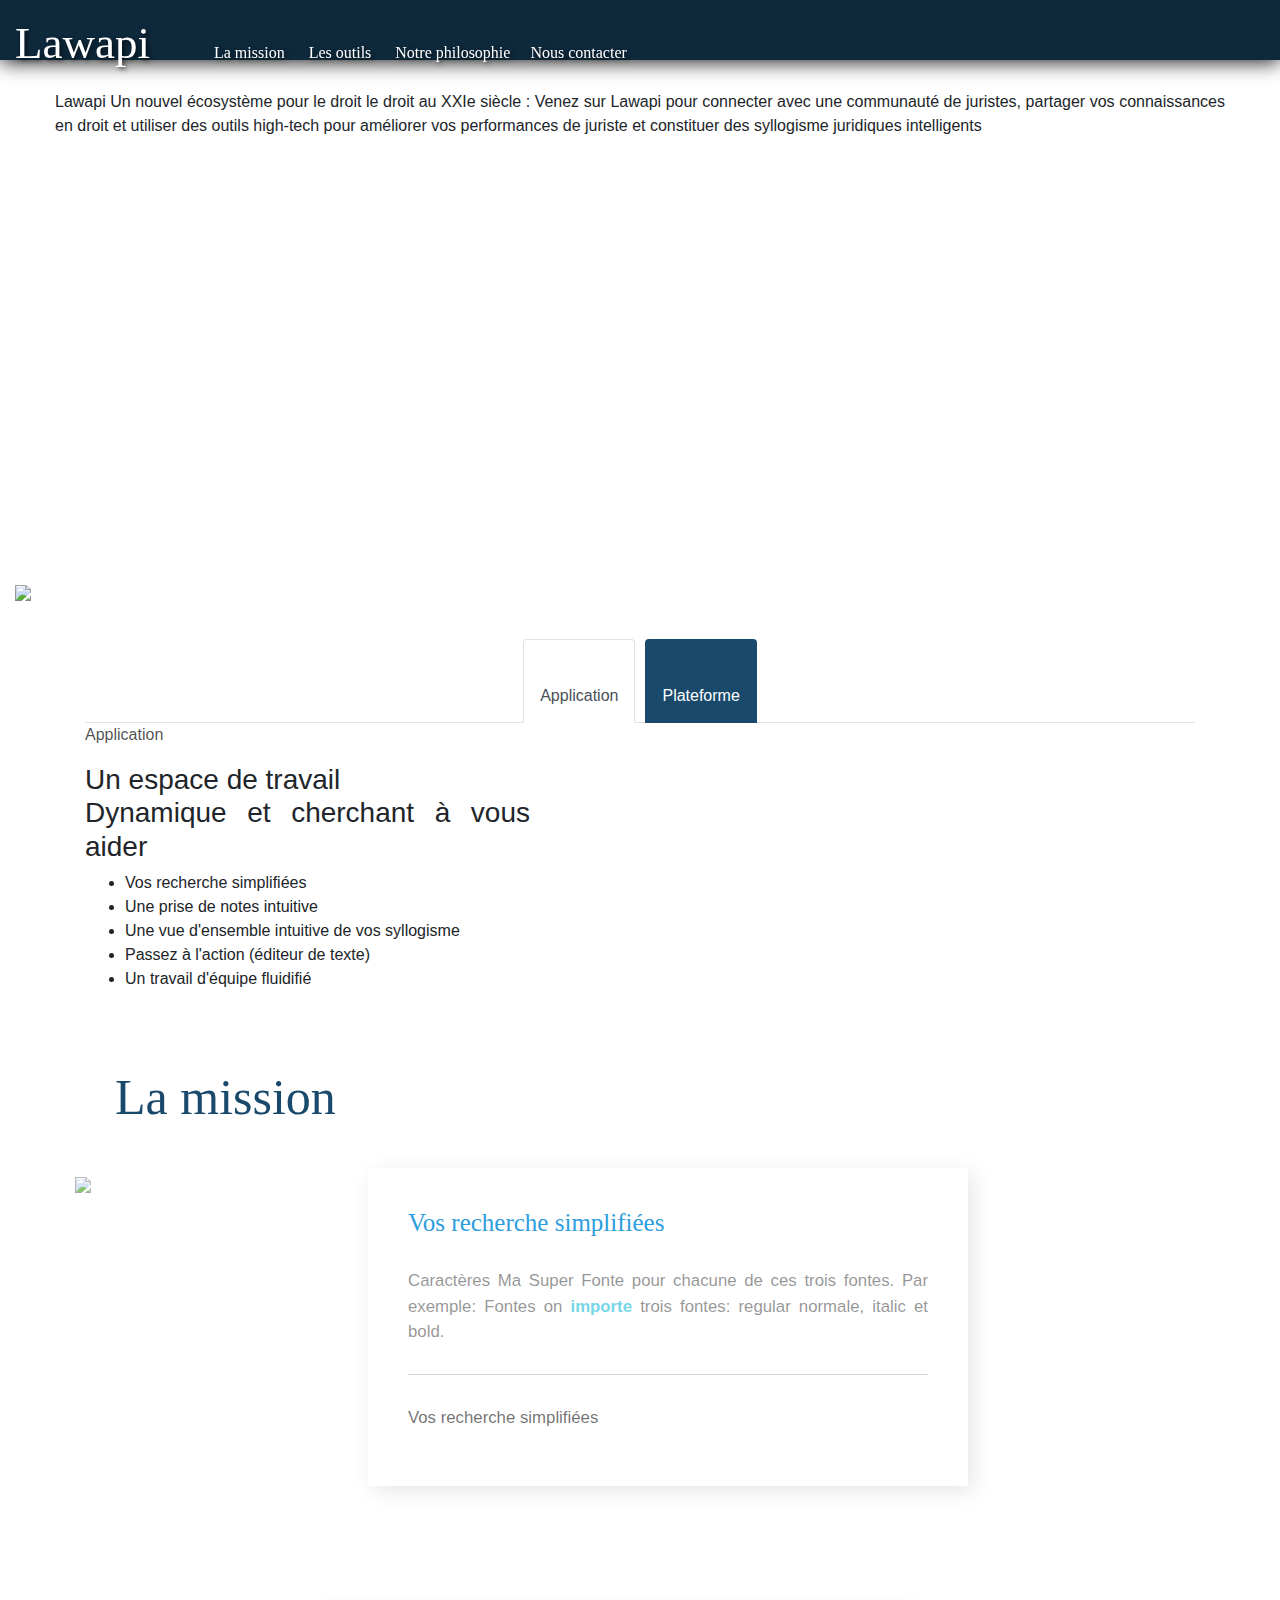
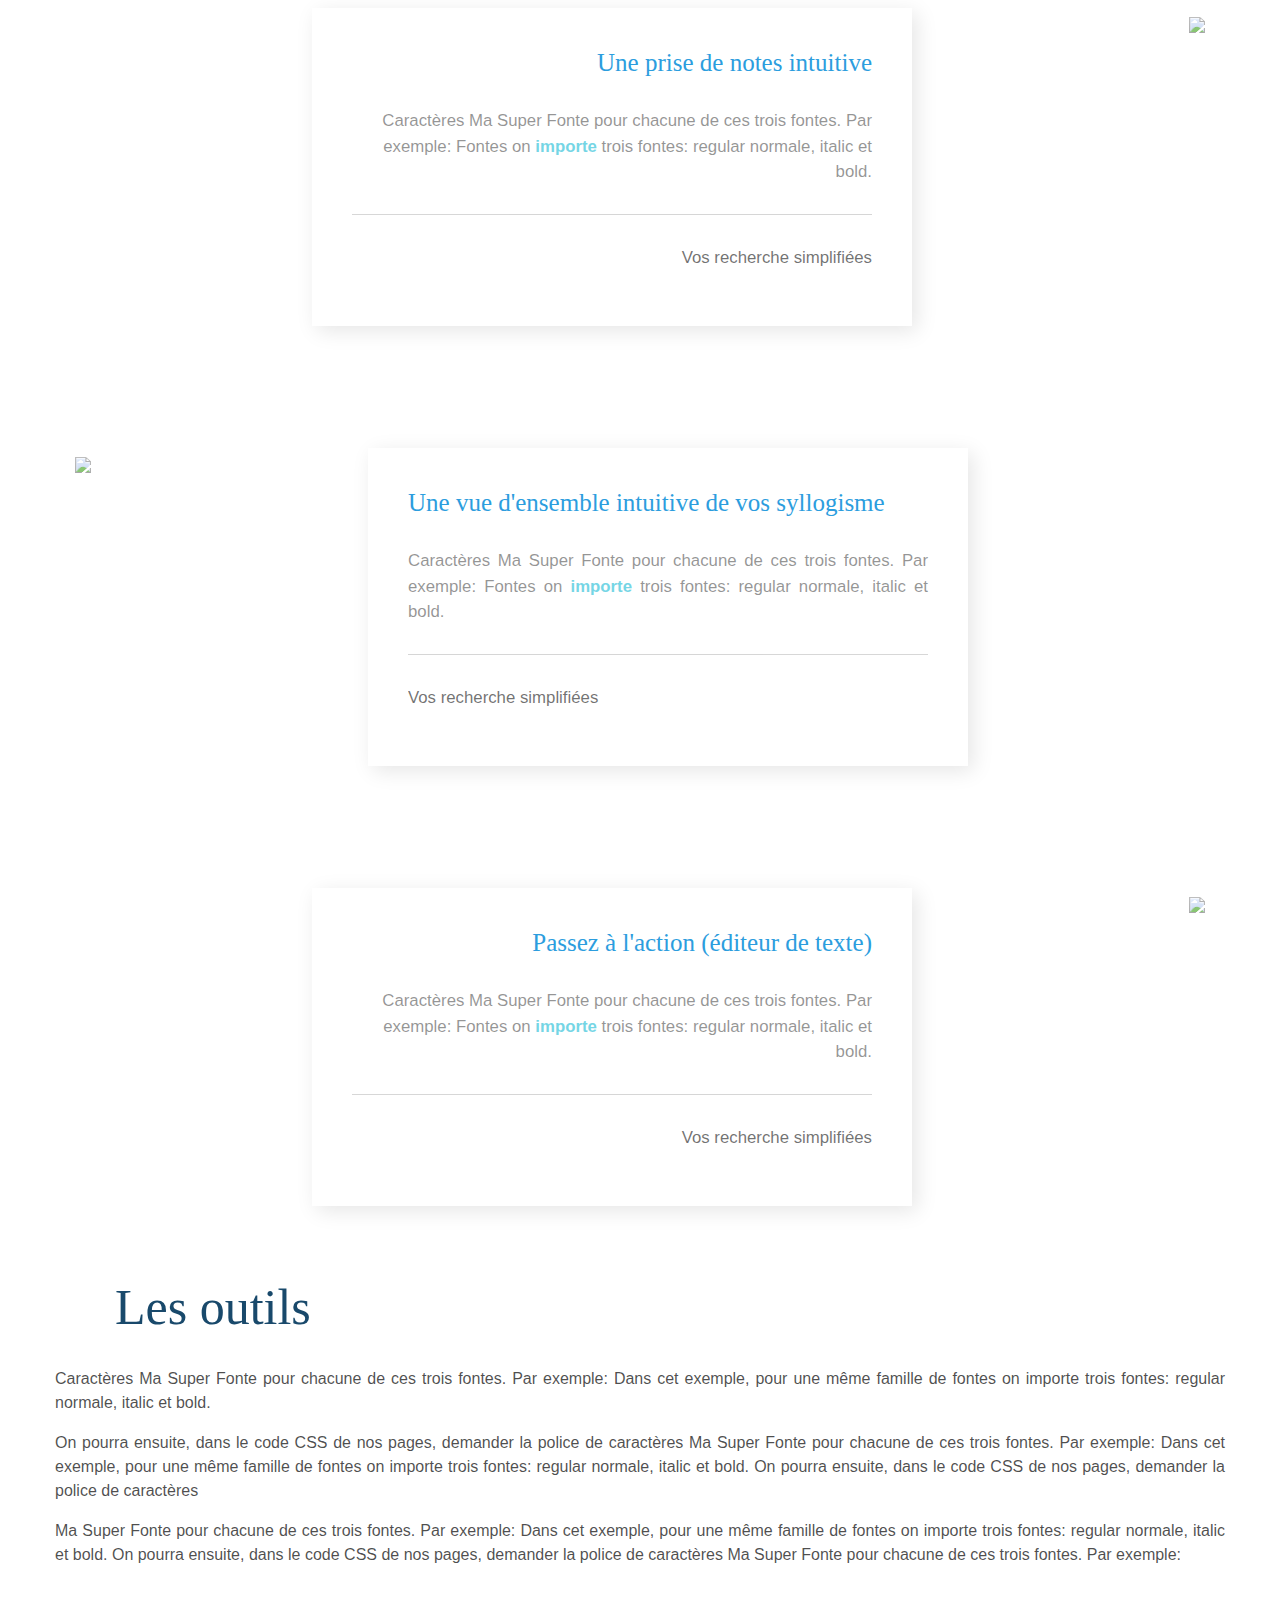
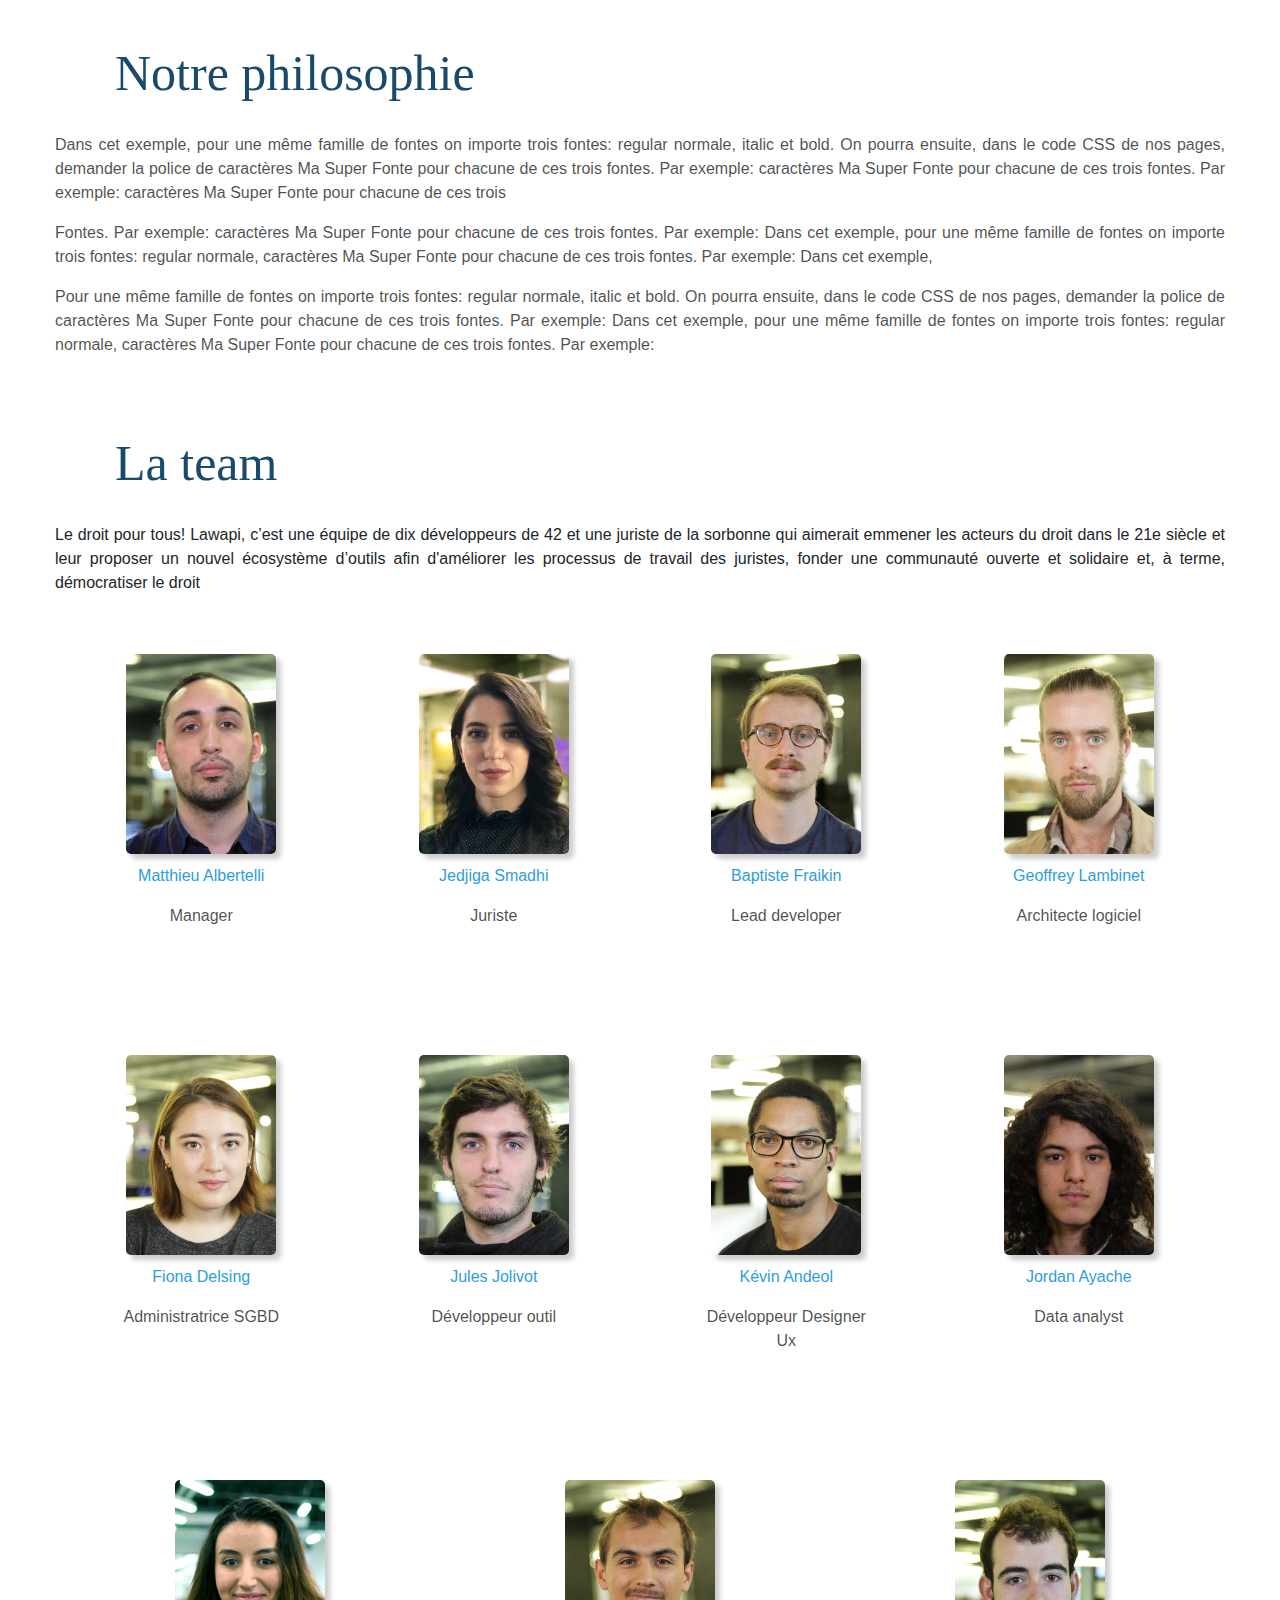
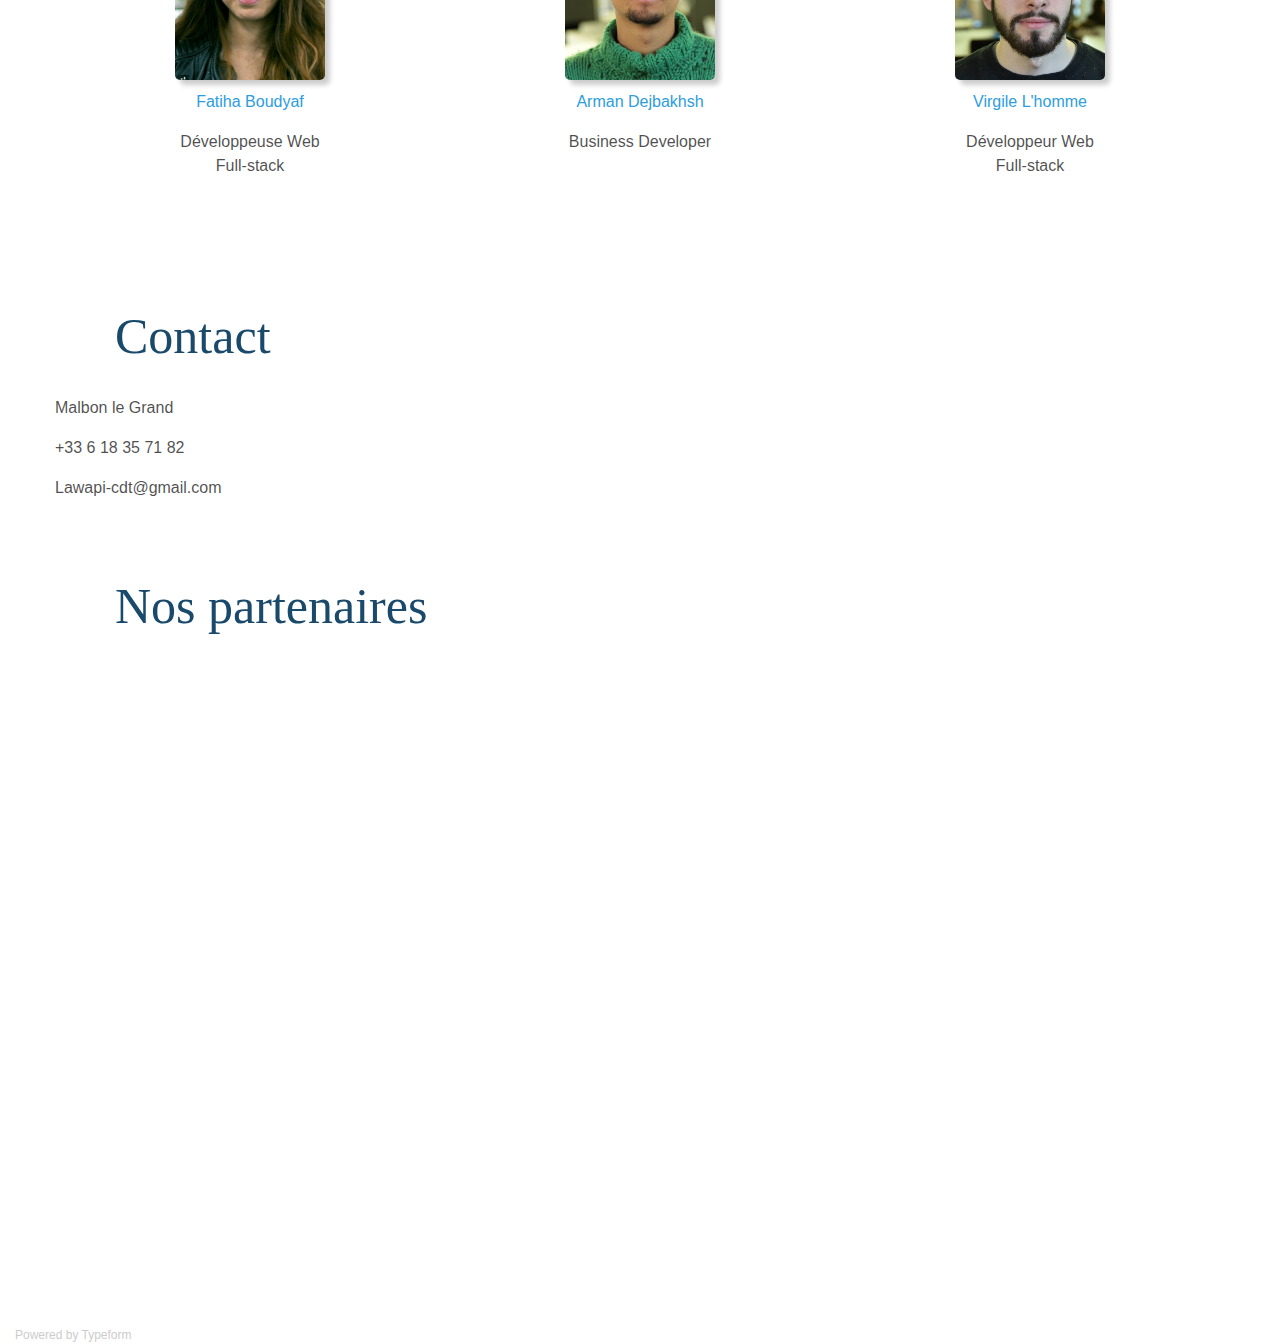
==== index.html @ 79406b7c "change on button desing" ====
<?xml version="1.0" encoding="UTF-8" ?>
<!DOCTYPE html>
<html xmlns="http://www.w3.org/1999/xhtml" xml:lang="fr" lang="fr" dir="ltr">
  <head>
    <meta charset="UTF-8">
    <title>
      Lawapi
    </title>
    <link rel="stylesheet" href="https://maxcdn.bootstrapcdn.com/bootstrap/4.0.0/css/bootstrap.min.css" integrity="sha384-Gn5384xqQ1aoWXA+058RXPxPg6fy4IWvTNh0E263XmFcJlSAwiGgFAW/dAiS6JXm" crossorigin="anonymous"> 
    <link rel="stylesheet" type="text/css" href="css/font_face_ageo.css">
    <link rel="stylesheet" href="https://use.fontawesome.com/releases/v5.8.1/css/all.css" integrity="sha384-50oBUHEmvpQ+1lW4y57PTFmhCaXp0ML5d60M1M7uH2+nqUivzIebhndOJK28anvf" crossorigin="anonymous">
    <link rel="stylesheet" type="text/css" href="css/reset.css">
    <link rel="stylesheet" type="text/css" href="css/media.css">
    <link rel="stylesheet" type="text/css" href="css/style.css">
    <link rel="stylesheet" type="text/css" href="css/tab.css">
    <link rel="stylesheet" type="text/css" href="css/responsive.css">

  </head>
  <body>

    <header>
      <div class="wrap">
        <div id="title">
          Lawapi
        </div>
        <menu>
          <a href="#mission">
            <span>La </span>mission
          </a>

          <a href="#outils">
            <span>Les </span>outils
          </a>

          <a href="#philosophie">
            <span>Notre </span>philosophie
          </a>

          <a href="#contact" class="right">
            <span>Nous </span>contact<span>er</span>
          </a>
        </menu>

      </div>
    </header>
    <main class="wrap">

      <section id="tagline">

        Lawapi
        Un nouvel écosystème pour le droit

        le droit au XXIe siècle :
        Venez sur Lawapi pour connecter avec une communauté de juristes, partager vos connaissances en droit et utiliser des outils high-tech pour améliorer vos performances de juriste et constituer des syllogisme juridiques intelligents

      </section>

      <img id="top" src="media/BGC2.jpg">

      <!--================Tab area =================-->
      <section class="recent_update_area">
        <div class="container">
          <div class="recent_update_inner">
            <ul class="nav nav-tabs justify-content-center" id="myTab" role="tablist">
              <li class="nav-item">
                <a class="nav-link active show" id="home-tab" data-toggle="tab" href="#home" role="tab" aria-controls="home" aria-selected="true">
                  <i class="fas fa-magic"></i>
                  <h6>Application</h6>
                </a>
              </li>
              <li class="nav-item">
                <a class="nav-link" id="profile-tab" data-toggle="tab" href="#profile" role="tab" aria-controls="profile"
                                                                                                  aria-selected="false">
                  <i class="fas fa-briefcase"></i>
                  <h6>Plateforme</h6>
                </a>
              </li>
            </ul>

            <div class="tab-content" id="myTabContent">
              <div class="tab-pane fade active show" id="home" role="tabpanel" aria-labelledby="home-tab">
                <div class="row recent_update_text align-items-center">
                  <div class="col-lg-5">
                    <div class="common_style">
                      <p class="line">Application</p>
                      <h3>Un espace de travail <br /> Dynamique et cherchant à vous aider</h3>
                      <ul>
                        <li> vos recherche simplifiées</li>
                        <li> une prise de notes intuitive</li>
                        <li> une vue d'ensemble intuitive de vos syllogisme </li>
                        <li>passez à l'action  (éditeur de texte)</li>
                        <li>un travail d'équipe fluidifié</li>
                      </ul>
                    </div>
                  </div>
                </div>
              </div>
              <div class="tab-pane fade" id="profile" role="tabpanel" aria-labelledby="profile-tab">
                <div class="row recent_update_text align-items-center">
                  <div class="col-lg-5">
                    <div class="common_style">
                      <p class="line">Plateforme</p>
                      <h3>Une plateforme de partage <br /> Pour communiquer entre juriste et equipe</h3>
                      <ul>
                        <li>gagnez en visibilité</li>
                        <li>faites des connections </li>
                        <li>partagez vos recherches et connaissances  </li>
                      </ul>
                    </div>
                  </div>
                </div>
              </div>
            </div>
          </div>
        </div>
      </section>
      <!-- tab area -->
      <section id="mission">
        <h1>
          La mission
        </h1>

        <article>
          <img src="media/data.png">
          <div>
            <h2>
              Vos recherche simplifiées
            </h2>
            <p>
            caractères Ma Super Fonte pour chacune de ces trois fontes. Par exemple:
            Fontes on <span>importe</span> trois fontes: regular normale,
            italic et bold.
            </p>
            <p>
            Vos recherche simplifiées
            </p>
          </div>
        </article>

        <article>
          <img src="media/working.png">
          <div>
            <h2>
              une prise de notes intuitive
            </h2>
            <p>
            caractères Ma Super Fonte pour chacune de ces trois fontes. Par exemple:
            Fontes on <span>importe</span> trois fontes: regular normale,
            italic et bold.
            </p>
            <p>
            Vos recherche simplifiées
            </p>
          </div>
        </article>
        <article>
          <img src="media/work.png">
          <div>
            <h2>
              une vue d'ensemble intuitive de vos syllogisme
            </h2>
            <p>
            caractères Ma Super Fonte pour chacune de ces trois fontes. Par exemple:
            Fontes on <span>importe</span> trois fontes: regular normale,
            italic et bold.
            </p>
            <p>
            Vos recherche simplifiées
            </p>
          </div>
        </article>
        <article>
          <img src="media/enginer.png">
          <div>
            <h2>
              passez à l'action  (éditeur de texte)
            </h2>
            <p>
            caractères Ma Super Fonte pour chacune de ces trois fontes. Par exemple:
            Fontes on <span>importe</span> trois fontes: regular normale,
            italic et bold.
            </p>
            <p>
            Vos recherche simplifiées
            </p>
          </div>
        </article>
      </section>

      <section id="outils">
        <h1>
          Les outils
        </h1>
        <p>
        caractères Ma Super Fonte pour chacune de ces trois fontes. Par exemple:
        Dans cet exemple, pour une même famille de fontes on importe trois fontes: regular normale,
        italic et bold.
        </p>

        <p>
        on pourra  <span>ensuite, dans le code CSS  </span>de nos pages, demander la police de
        caractères Ma Super Fonte pour chacune de ces trois fontes. Par exemple:
        Dans cet exemple, pour une <span>même famille de fontes </span>on importe trois fontes: regular normale,
        italic et bold. On pourra ensuite, dans le code CSS de nos pages, demander la police de
        caractères
        </p>

        <p>
        ma Super Fonte pour chacune de ces trois fontes. Par exemple:
        Dans cet exemple, pour une même famille de fontes on importe trois fontes: regular normale,
        italic et bold. On pourra  <span>ensuite, dans le code CSS  </span>de nos pages, demander la police de
        caractères Ma Super Fonte pour chacune de ces trois fontes. Par exemple:
        </p>
      </section>


      <section id="philosophie">
        <h1>
          Notre philosophie
        </h1>
        <p>
        Dans cet exemple, pour une même famille de fontes on importe trois fontes: regular normale,
        italic et bold. On pourra<span> ensuite</span>, dans le code CSS de nos pages, demander la police de
        caractères Ma Super Fonte pour chacune de ces trois fontes. Par exemple:
        caractères Ma Super Fonte pour chacune de ces trois fontes. Par exemple:
        caractères Ma Super Fonte pour chacune de ces trois
        </p>
        <p>
        Fontes. Par exemple:
        caractères Ma Super Fonte pour chacune de ces trois fontes. Par exemple:
        Dans cet exemple, pour une même famille de fontes on importe trois fontes: regular normale,
        caractères Ma Super Fonte pour chacune de ces trois fontes. Par exemple:
        Dans cet exemple,
        </p>
        <p>
        Pour une même famille de fontes on importe trois fontes: regular normale,
        italic et bold. On pourra  <span>ensuite, dans le code CSS  </span>de nos pages, demander la police de
        caractères Ma Super Fonte pour chacune de ces trois fontes. Par exemple:
        Dans cet exemple, pour une même famille de fontes on importe trois fontes: regular normale,
        caractères Ma Super Fonte pour chacune de ces trois fontes. Par exemple:
        </p>
      </section>


      <section id="team">
        <h1>
          La team
        </h1>
        <div>
          Le droit pour tous!
          Lawapi, c’est une équipe de dix développeurs de 42 et une juriste de la sorbonne qui aimerait emmener les acteurs du droit dans le 21e siècle et leur proposer un nouvel écosystème d’outils afin d'améliorer les processus de travail des juristes, fonder une communauté ouverte et solidaire et, à terme, démocratiser le droit

          <div>
            <img src="media/team/malberte.jpg">
            <p>
            <span class="firstname">
              Matthieu
            </span>
            <span class="lastname">
              Albertelli
            </span>
            </p>
            <p class="post">
            Manager
            </p>
          </div>

          <div>
            <img src="media/team/jsmadhi.jpg">
            <p>
            <span class="firstname">
              Jedjiga 
            </span>
            <span class="lastname">
              Smadhi
            </span>
            </p>
            <p class="post">
            Juriste
            </p>
          </div>
          <div>
            <img src="media/team/bafraiki.jpg">
            <p>
            <span class="firstname">
              Baptiste
            </span>
            <span class="lastname">
              Fraikin
            </span>
            </p>
            <p class="post">
            lead developer
            </p>
          </div>
          <div>
            <img src="media/team/gelambin.jpg">
            <p>
            <span class="firstname">
              Geoffrey
            </span>
            <span class="lastname">
              Lambinet
            </span>
            </p>
            <p class="post">
            Architecte logiciel
            </p>
          </div>
          <div>
            <img src="media/team/fdelsing.jpg">
            <p>
            <span class="firstname">
              Fiona
            </span>
            <span class="lastname">
              Delsing
            </span>
            </p>
            <p class="post">
            Administratrice SGBD
            </p>
          </div>
          <div>
            <img src="media/team/jjolivot.jpg">
            <p>
            <span class="firstname">
              Jules
            </span>
            <span class="lastname">
              Jolivot
            </span>
            </p>
            <p class="post">
            Développeur outil
            </p>
          </div>
          <div>
            <img src="media/team/kandeol.jpg">
            <p>
            <span class="firstname">
              Kévin
            </span>
            <span class="lastname">
              Andeol
            </span>
            </p>
            <p class="post">
            Développeur Designer Ux
            </p>
          </div>
          <div>
            <img src="media/team/jayache.jpg">
            <p>
            <span class="firstname">
              Jordan
            </span>
            <span class="lastname">
              Ayache
            </span>
            </p>
            <p class="post">
            Data analyst
            </p>
          </div>
          <div>
            <img src="media/team/fboudyaf.jpg">
            <p>
            <span class="firstname">
              Fatiha
            </span>
            <span class="lastname">
              Boudyaf
            </span>
            </p>
            <p class="post">
            Développeuse Web Full-stack
            </p>
          </div>
          <div>
            <img src="media/team/adejbakh.jpg">
            <p>
            <span class="firstname">
              Arman
            </span>
            <span class="lastname">
              Dejbakhsh
            </span>
            </p>
            <p class="post">
            Business Developer
            </p>
          </div>
          <div>
            <img src="media/team/vlhomme.jpg">
            <p>
            <span class="firstname">
              Virgile
            </span>
            <span class="lastname">
              L'homme
            </span>
            </p>
            <p class="post">
            Développeur Web Full-stack
            </p>
          </div>
        </div>
      </section>

      <section id="contact">
        <h1>
          Contact
        </h1>

        <div id="tel">
          <p>
          Malbon le Grand
          </p>
          <p>
          +33 6 18 35 71 82
          </p>
          <p>
          lawapi-cdt@gmail.com
          </p>
        </div>
      </section>

      <section id="partners">
        <h1>
          Nos partenaires
        </h1>
        <div class="partners">
          <div id="quarante_deux">
          </div>
          <div id="matrice_ddt">
          </div>
          <div id="dalloz">
          </div>
          <div id="editions_legislative">
          </div>
          <div id="els">
          </div>
        </div>
      </section>
      <div class="typeform-widget" data-url="https://fraikinbaptistie.typeform.com/to/p9NFgS" style="width: 100%; height: 500px;"></div> <script> (function() { var qs,js,q,s,d=document, gi=d.getElementById, ce=d.createElement, gt=d.getElementsByTagName, id="typef_orm", b="https://embed.typeform.com/"; if(!gi.call(d,id)) { js=ce.call(d,"script"); js.id=id; js.src=b+"embed.js"; q=gt.call(d,"script")[0]; q.parentNode.insertBefore(js,q) } })() </script> <div style="font-family: Sans-Serif;font-size: 12px;color: #999;opacity: 0.5; padding-top: 5px;"> powered by <a href="https://admin.typeform.com/signup?utm_campaign=p9NFgS&utm_source=typeform.com-13775910-Basic&utm_medium=typeform&utm_content=typeform-embedded-poweredbytypeform&utm_term=EN" style="color: #999" target="_blank">Typeform</a> </div>
      <footer class="wrap">
      </footer>
    </main>
    <script src="https://code.jquery.com/jquery-3.2.1.slim.min.js" integrity="sha384-KJ3o2DKtIkvYIK3UENzmM7KCkRr/rE9/Qpg6aAZGJwFDMVNA/GpGFF93hXpG5KkN" crossorigin="anonymous"></script>
    <script src="https://cdnjs.cloudflare.com/ajax/libs/popper.js/1.12.9/umd/popper.min.js" integrity="sha384-ApNbgh9B+Y1QKtv3Rn7W3mgPxhU9K/ScQsAP7hUibX39j7fakFPskvXusvfa0b4Q" crossorigin="anonymous"></script>
    <script src="https://maxcdn.bootstrapcdn.com/bootstrap/4.0.0/js/bootstrap.min.js" integrity="sha384-JZR6Spejh4U02d8jOt6vLEHfe/JQGiRRSQQxSfFWpi1MquVdAyjUar5+76PVCmYl" crossorigin="anonymous"></script>
  </body>
</html>
---- css/media.css ----
div.partners {
  display: flex;
  justify-content: space-evenly;
}

div.partners div {
  width: 125px;
  height: 125px;
  background-position: center center;
  background-repeat: no-repeat;
  background-size: 100% auto;
}

div#quarante_deux {
  background-image: url(../media/partners/42.png);
}

div#matrice_ddt {
  background-image: url(../media/partners/matrice_ddt.png);
}

div#editions_legislative {
  background-image: url(../media/partners/editions_legislative.png);
}

div#els {
  background-image: url(../media/partners/els.png);
}

div#dalloz {
  background-image: url(../media/partners/dalloz.png);
}

div#matrice_ddt {
  background-image: url(../media/partners/matrice_ddt.png);
}
---- css/style.css ----
/*
#0e293c
#2c9dde
#19bbd5
#00e1c6
#c6daec
*/

::first-letter {
	text-transform: uppercase;
}

:target {			/* CSS HACK TO BYPASS HEADER SIZE FOR HANCOR*/
    padding-top: 70px; 
    margin-top: -70px; 
}

body {
/*
	background-color: #19496b;
	font-family: sans-serif;
*/
}

.wrap {
	margin: 0 auto;
	width: 1250px;
}

a {
	color: white;
	text-decoration: none;
}

a:hover {
	color: #00e1c6;
}

h1 {
	padding: 0px 30px 10px 30px;
	margin: 0px 30px 20px 30px;
	color: #19496b;
	font-family: "AgeoPersonalUse-Light";
	font-size: 50px;
}

h2 {
	color: #2c9dde;
	font-family: "AgeoPersonalUse-Light";
	font-size: 25px;
}

hr {
	border: none;
	border-top: 2px solid #00e1c6;
	opacity: 0.3;
	margin: 20px auto 20px auto;
	width: 70%;
}

p {
	color: rgba(0, 0, 0, 0.7);
}

article p {
	margin-top: 30px;
	font-size: 1.05em;
}

article p span {
	color: #19bbd5;
	font-weight: bold;
}

/*----------------------------------------------------------------------------*\
|       HEADER                                                                 |
\*----------------------------------------------------------------------------*/

header {
	z-index: 1000;
	background-color: #0e293c;
	height: 60px;
	box-shadow: 0px 2px 20px rgba(0, 0, 0, 0.9);
	color: #ffffff;
	position: sticky;
	top:0px;
	font-family: "AgeoPersonalUse-SemiBold";
	text-shadow: 2px 2px 5px rgba(0, 0, 0, 0.7);
	display:flex;
}

header a
{
	margin-left: 20px;
}

header div#title {
	display: inline-block;
	font-size: 45px;
	margin-top: 10px;
}

.right {
	float: right;
	position: relative;
}

menu {
	display: inline-block;
}

/*----------------------------------------------------------------------------*\
|       MAIN                                                                   |
\*----------------------------------------------------------------------------*/

section#tagline {
	margin: 0px 0px 20px 0px;
	background-image: url('../media/BGC2.jpg');
	background-position: center;
	height: 500px;
}

section#tagline p {
	margin: auto auto;
	text-align: center;
}

section#tagline p#lawapi {
	font-family: "AgeoPersonalUse-Bold";
	font-size: 130px;
	color:  #0e293c;
}

main {
/*
	background-color: #f8f8f8;
	box-shadow: 0px 2px 30px rgba(0, 0, 0, 0.9);
*/
}

main section {
	padding: 30px 40px 30px 40px;
	text-align: justify;
}

/*----------------------------------------------------------------------------*\
|       ARTICLES                                                               |
\*----------------------------------------------------------------------------*/

article {
	display: flex;
}

article + article{
	margin: 100px 0px 0px 0px;
}

article div{
	margin: auto auto;
	text-align: left;
	max-width: 600px;
}

article img {
	opacity: 0.7;
	margin: 20px;
}

article div {
	position: relative;
	background-color: rgba(255, 255, 255, 0.8);
	box-shadow: 5px 5px 20px rgba(0, 0, 0, 0.1);
	padding: 40px;
}

article div p{
	opacity: 0.6;
	text-align: justify;
}

article div p + p{
	border-top: 1px solid #cdcdcd;
	padding-top: 30px;
	opacity: 0.8;
	text-indent: 0em;
}


main section img {
	height: 300px;
	width: auto;
	object-fit: contain;
}

article:nth-child(odd),
article:nth-child(odd) h2,
article:nth-child(odd) p
{
	text-align: right;
	flex-direction: row-reverse;
}

section#philosophie article
{
	position: relative;
	background-color: rgba(255, 255, 255, 0.8);
	box-shadow: 5px 5px 20px rgba(0, 0, 0, 0.1);
	padding: 40px;
}

section#philosophie article p {
	margin-top: 0px;
}

/*----------------------------------------------------------------------------*\
|       TEAM                                                                   |
\*----------------------------------------------------------------------------*/


section#team div {
	display: flex;
	flex-direction: row;
	justify-content: space-around;
	flex-wrap: wrap;
}

section#team div div {
	width: 160px;
	flex-direction: column;
	text-align: center;
	display: block;
	margin: 5%;
}

section#team div div img {
	height: 200px;
	border-radius: 5px;
	box-shadow: 5px 5px 5px rgba(0, 0, 0, 0.2);
}

section#team div div p {
	margin-top: 10px;
	color: #2c9dde;
}

section#team p.post {
	margin-top: 5px;
	margin-bottom: 10px;
	color: rgba(0, 0, 0, 0.7);
}

footer
{

}

#contact
{
	margin: 0px auto;
}
---- css/tab.css ----
a.nav-link {
  background-color: #19496b;
  text-align: center;
}

i.fas, i.fab {
  font-size: 2vw;
  margin: 2px;
}

li.nav-item {
  margin: 5px;
}

a.nav-link:hover {
  color:  #c6daec;
  background-color:  #fff!important;
}

@media screen and (max-width: 800px) {

  li.nav-item {
    margin: 5px;
    width: 35%
  }

  i.fas, i.fab {
    font-size: 3vw;
  }

}


@media screen and (max-width: 500px) {

  section.recent_update_area {
    padding: 0;
    padding-top: 5vh; 
  } 

  section.recent_update_area div.container {
    margin: 0;
    width: 100%;
    max-width: unset;
  }

  ul.myTab {
    width: 100%;
  }
}
---- css/responsive.css ----
@media screen and (max-width: 1250px) {
	.wrap {
		margin: 0px 50px 0px 50px;
		width: auto;
	}

	article,
	section article:nth-child(odd),
	article + article {
	{
		flex-direction: column;
		margin: 0px 0px 0px 0px;
	}

	section article img {
		height: 200px;
	}

	section#team div div img {
		height: 150px;
	}
}

@media screen and (max-width: 700px) {

	.wrap {
		margin: 0px 0px 0px 0px;
		width: auto;
	}

	.right {
		float: initial;
		top: 0px;
	}



	header {
		font-family: "AgeoPersonalUse-Light";
		font-size: 15px;
		padding: 0px 20px 0px 20px;
		display: flex;
		flex-direction: row;
		flex-wrap: nowrap;
	}

	header a {
		margin: auto auto;
	}

	header menu {
	}

	header span {
		display: none;
	}
}
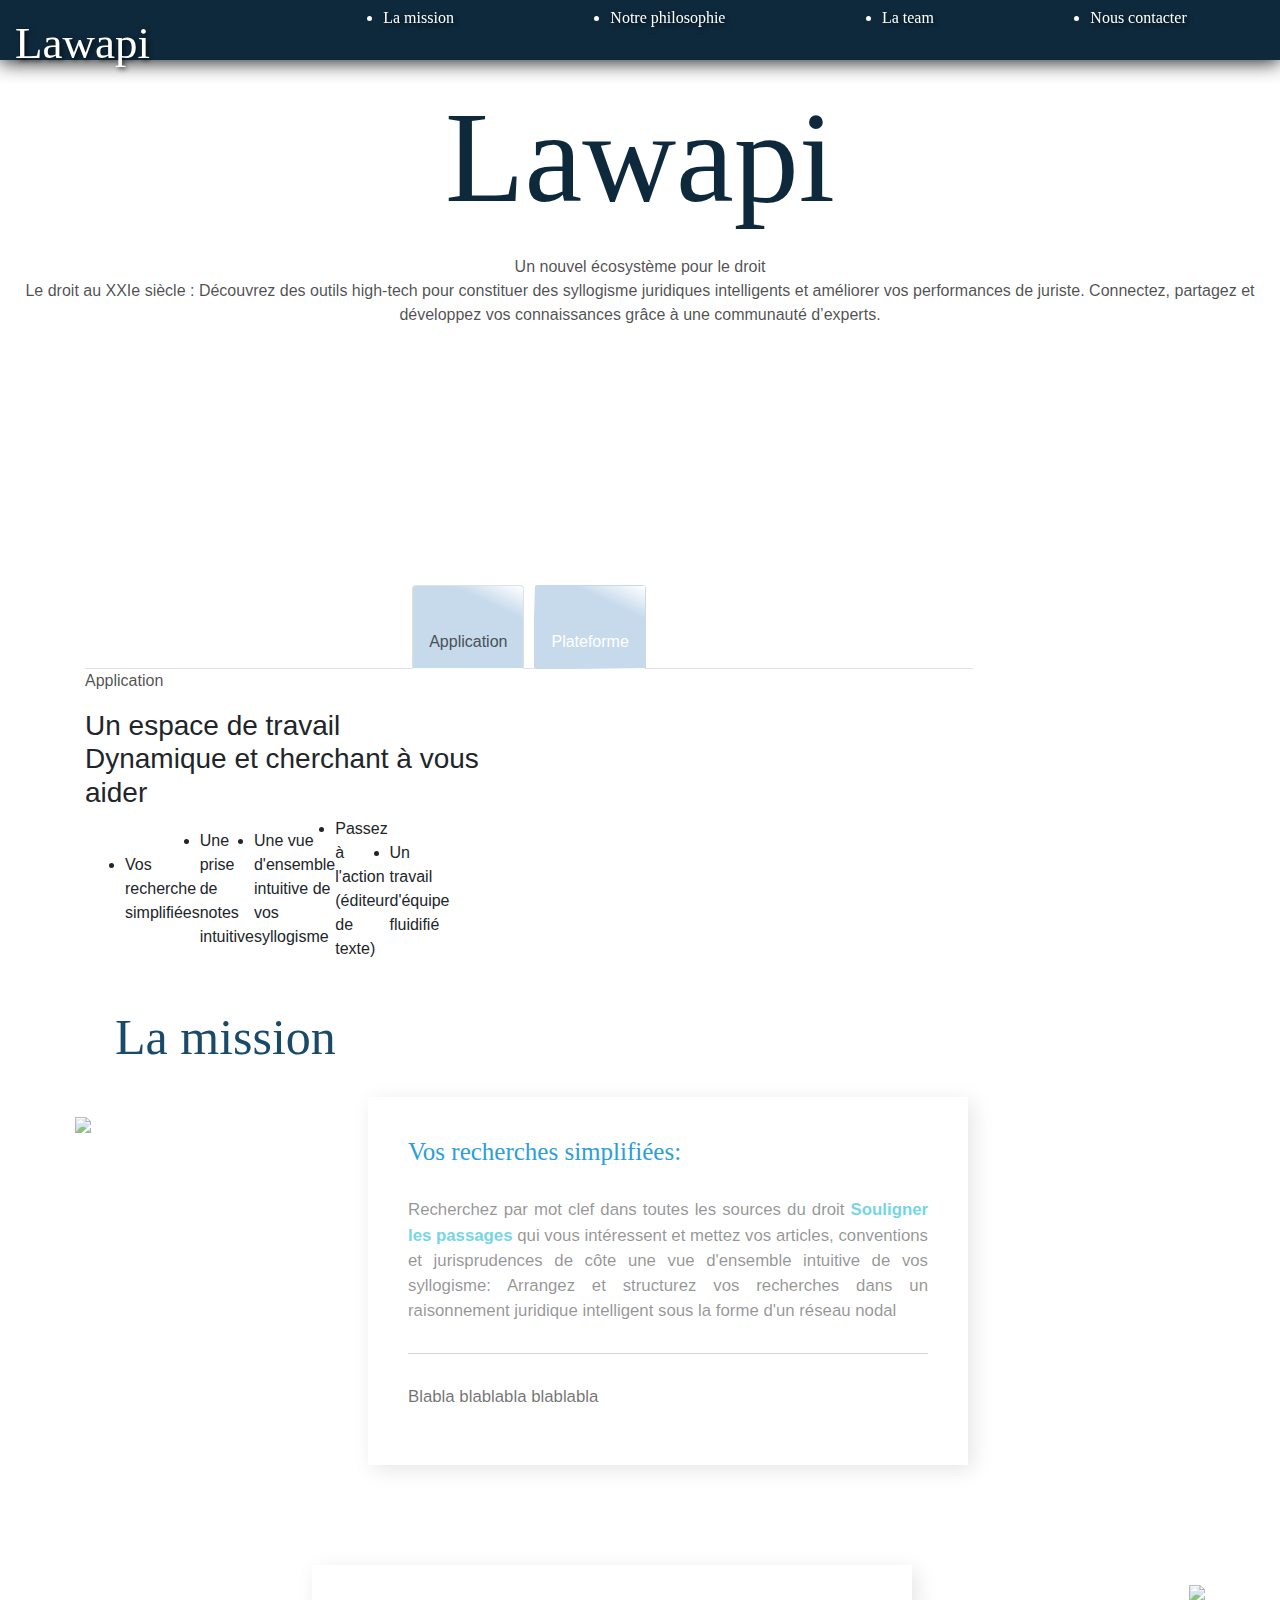
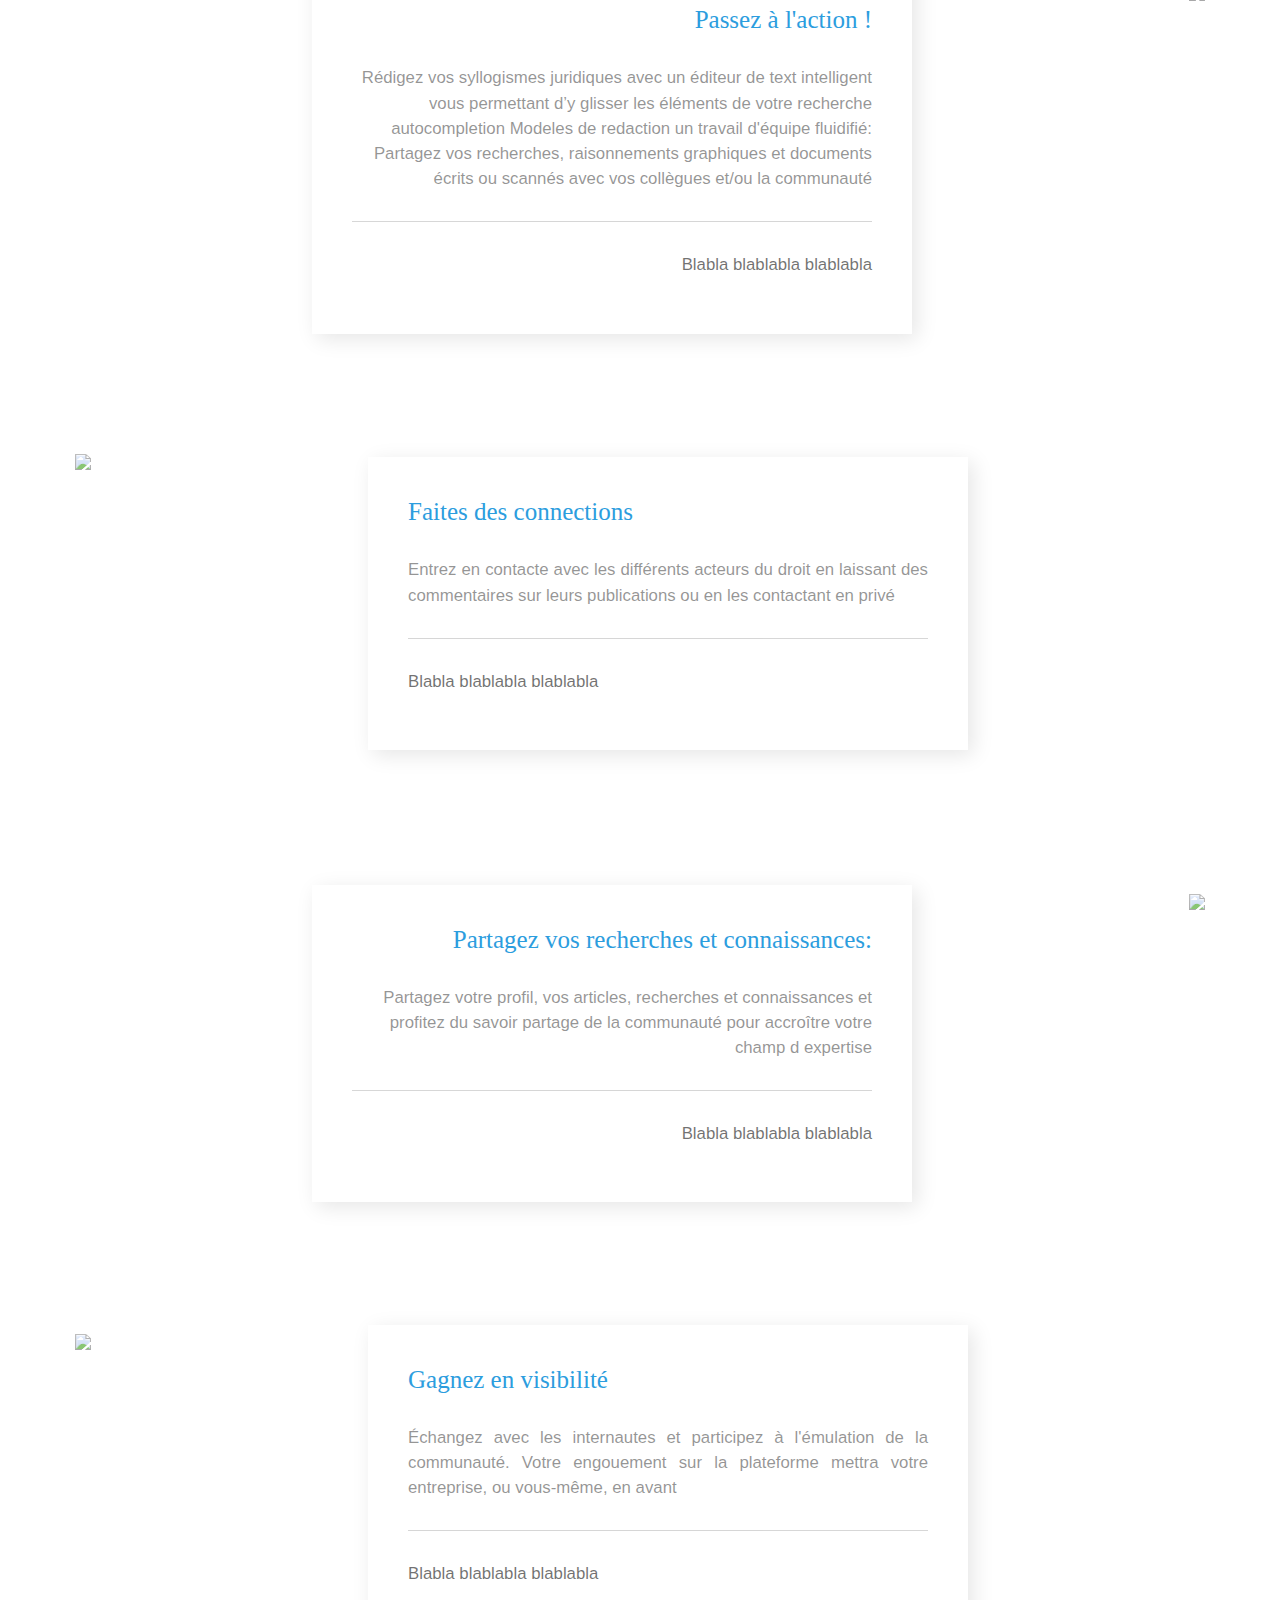
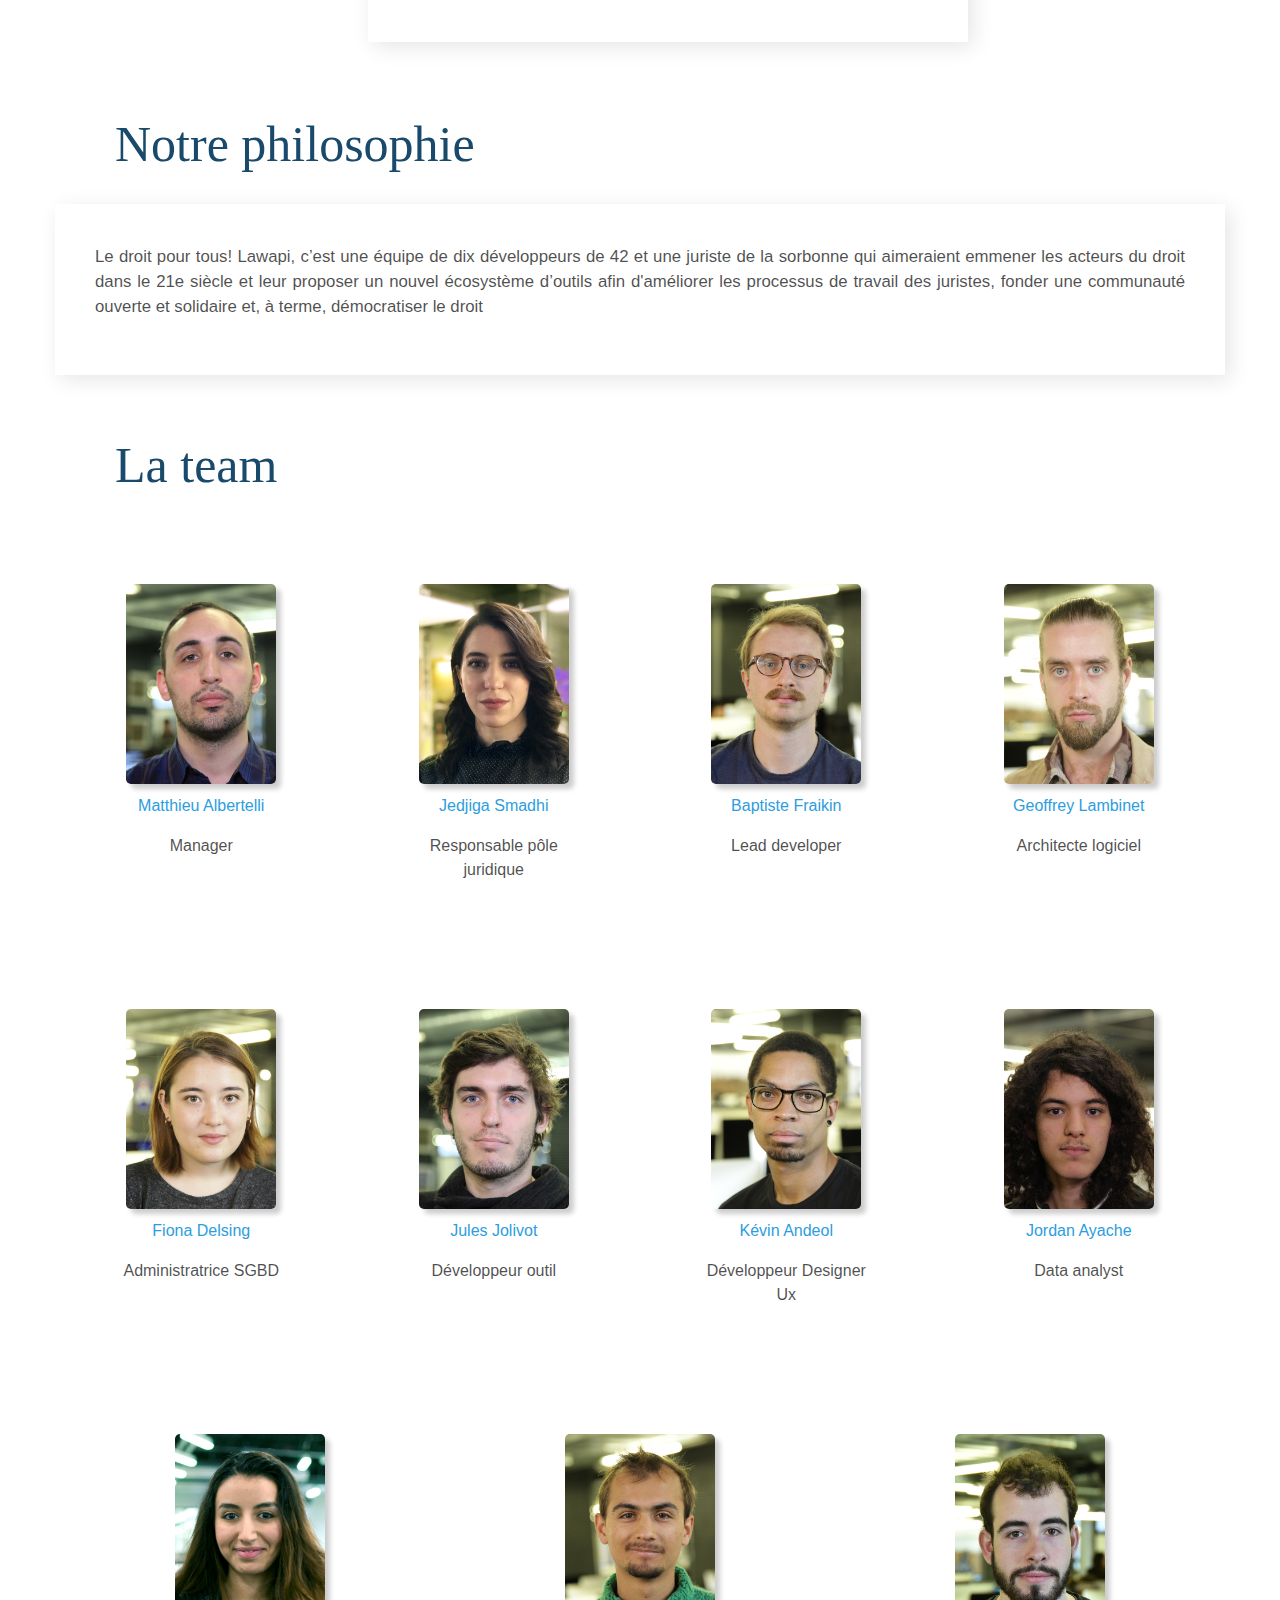
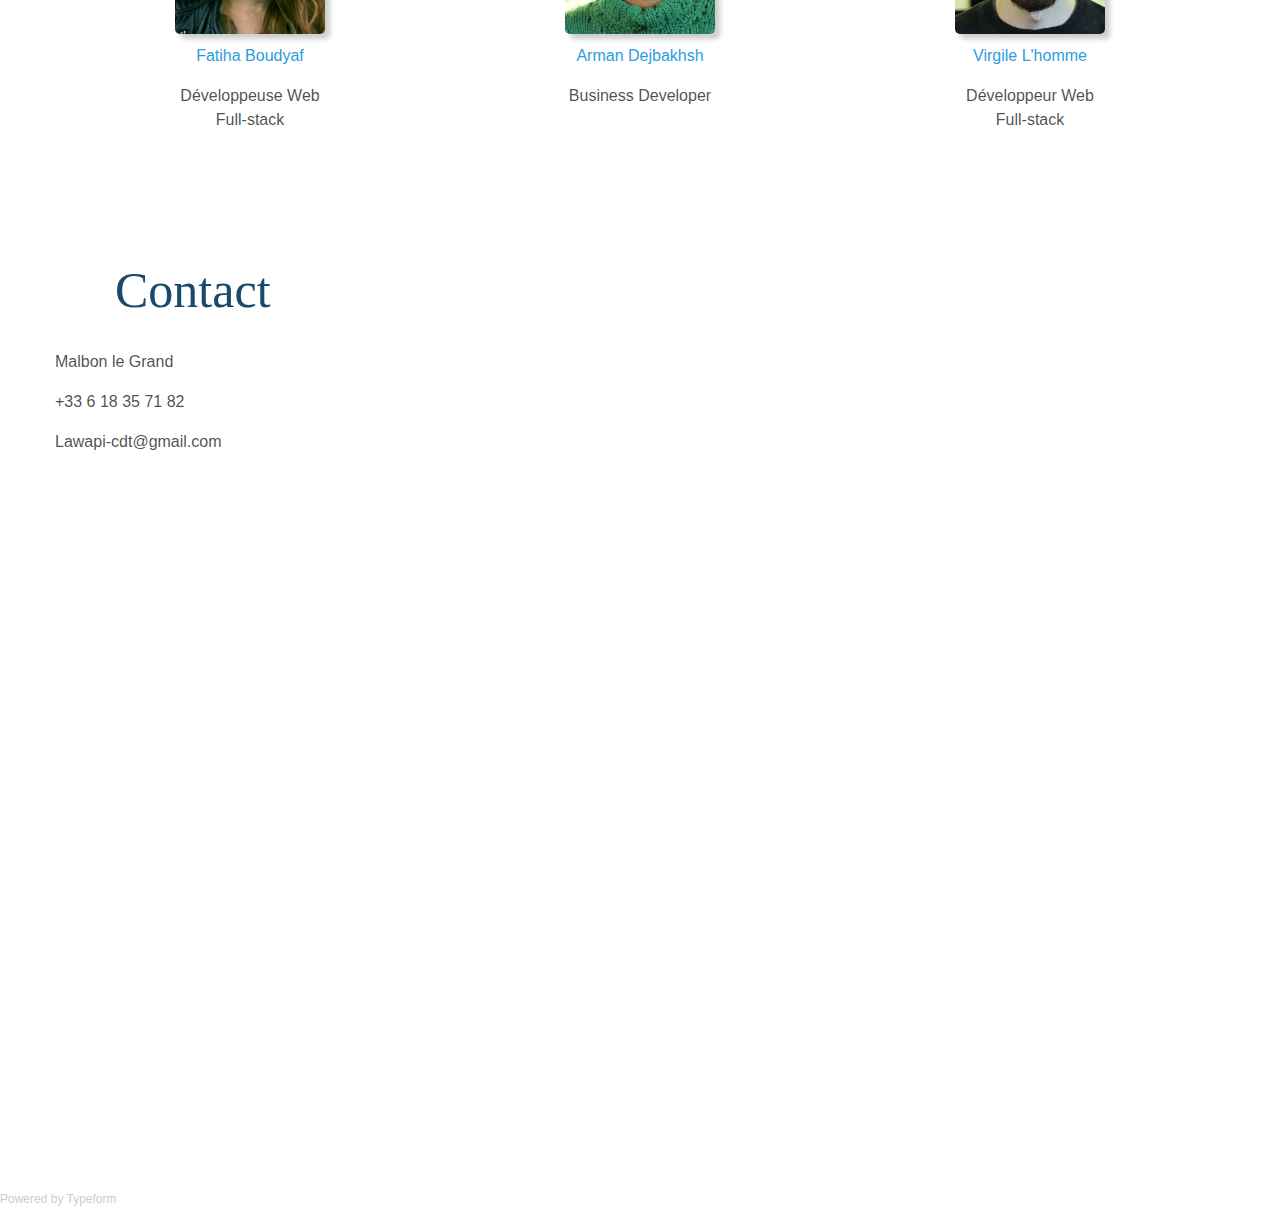
==== commit 2562141f: "drop down menu" ====
--- a/index.html
+++ b/index.html
@@ -1,454 +1,430 @@
-<?xml version="1.0" encoding="UTF-8" ?>
-<!DOCTYPE html>
+<!doctype html>
 <html xmlns="http://www.w3.org/1999/xhtml" xml:lang="fr" lang="fr" dir="ltr">
   <head>
-    <meta charset="UTF-8">
-    <title>
-      Lawapi
-    </title>
-    <link rel="stylesheet" href="https://maxcdn.bootstrapcdn.com/bootstrap/4.0.0/css/bootstrap.min.css" integrity="sha384-Gn5384xqQ1aoWXA+058RXPxPg6fy4IWvTNh0E263XmFcJlSAwiGgFAW/dAiS6JXm" crossorigin="anonymous"> 
-    <link rel="stylesheet" type="text/css" href="css/font_face_ageo.css">
-    <link rel="stylesheet" href="https://use.fontawesome.com/releases/v5.8.1/css/all.css" integrity="sha384-50oBUHEmvpQ+1lW4y57PTFmhCaXp0ML5d60M1M7uH2+nqUivzIebhndOJK28anvf" crossorigin="anonymous">
-    <link rel="stylesheet" type="text/css" href="css/reset.css">
-    <link rel="stylesheet" type="text/css" href="css/media.css">
-    <link rel="stylesheet" type="text/css" href="css/style.css">
-    <link rel="stylesheet" type="text/css" href="css/tab.css">
-    <link rel="stylesheet" type="text/css" href="css/responsive.css">
+	<meta charset="UTF-8">
+	<title>
+	  Lawapi
+	</title>
+<link rel="stylesheet" href="https://use.fontawesome.com/releases/v5.8.1/css/all.css" integrity="sha384-50oBUHEmvpQ+1lW4y57PTFmhCaXp0ML5d60M1M7uH2+nqUivzIebhndOJK28anvf" crossorigin="anonymous">
+	<link rel="stylesheet" href="https://stackpath.bootstrapcdn.com/bootstrap/4.3.1/css/bootstrap.min.css" integrity="sha384-ggOyR0iXCbMQv3Xipma34MD+dH/1fQ784/j6cY/iJTQUOhcWr7x9JvoRxT2MZw1T" crossorigin="anonymous">
+	<link rel="stylesheet" type="text/css" href="css/font_face_ageo.css">
+
+	<link rel="stylesheet" type="text/css" href="css/reset.css">
+	<link rel="stylesheet" type="text/css" href="css/media.css">
+	<link rel="stylesheet" type="text/css" href="css/style.css">
+
+	<link rel="stylesheet" type="text/css" href="css/responsive.css">
+	<link rel="stylesheet" type="text/css" href="css/tab.css">
 
   </head>
   <body>
 
-    <header>
-      <div class="wrap">
-        <div id="title">
-          Lawapi
-        </div>
-        <menu>
-          <a href="#mission">
-            <span>La </span>mission
-          </a>
-
-          <a href="#outils">
-            <span>Les </span>outils
-          </a>
-
-          <a href="#philosophie">
-            <span>Notre </span>philosophie
-          </a>
-
-          <a href="#contact" class="right">
-            <span>Nous </span>contact<span>er</span>
-          </a>
-        </menu>
-
-      </div>
-    </header>
-    <main class="wrap">
-
-      <section id="tagline">
-
-        Lawapi
-        Un nouvel écosystème pour le droit
-
-        le droit au XXIe siècle :
-        Venez sur Lawapi pour connecter avec une communauté de juristes, partager vos connaissances en droit et utiliser des outils high-tech pour améliorer vos performances de juriste et constituer des syllogisme juridiques intelligents
-
-      </section>
-
-      <img id="top" src="media/BGC2.jpg">
-
-      <!--================Tab area =================-->
-      <section class="recent_update_area">
-        <div class="container">
-          <div class="recent_update_inner">
-            <ul class="nav nav-tabs justify-content-center" id="myTab" role="tablist">
-              <li class="nav-item">
-                <a class="nav-link active show" id="home-tab" data-toggle="tab" href="#home" role="tab" aria-controls="home" aria-selected="true">
-                  <i class="fas fa-magic"></i>
-                  <h6>Application</h6>
-                </a>
-              </li>
-              <li class="nav-item">
-                <a class="nav-link" id="profile-tab" data-toggle="tab" href="#profile" role="tab" aria-controls="profile"
-                                                                                                  aria-selected="false">
-                  <i class="fas fa-briefcase"></i>
-                  <h6>Plateforme</h6>
-                </a>
-              </li>
-            </ul>
-
-            <div class="tab-content" id="myTabContent">
-              <div class="tab-pane fade active show" id="home" role="tabpanel" aria-labelledby="home-tab">
-                <div class="row recent_update_text align-items-center">
-                  <div class="col-lg-5">
-                    <div class="common_style">
-                      <p class="line">Application</p>
-                      <h3>Un espace de travail <br /> Dynamique et cherchant à vous aider</h3>
-                      <ul>
-                        <li> vos recherche simplifiées</li>
-                        <li> une prise de notes intuitive</li>
-                        <li> une vue d'ensemble intuitive de vos syllogisme </li>
-                        <li>passez à l'action  (éditeur de texte)</li>
-                        <li>un travail d'équipe fluidifié</li>
-                      </ul>
-                    </div>
-                  </div>
-                </div>
-              </div>
-              <div class="tab-pane fade" id="profile" role="tabpanel" aria-labelledby="profile-tab">
-                <div class="row recent_update_text align-items-center">
-                  <div class="col-lg-5">
-                    <div class="common_style">
-                      <p class="line">Plateforme</p>
-                      <h3>Une plateforme de partage <br /> Pour communiquer entre juriste et equipe</h3>
-                      <ul>
-                        <li>gagnez en visibilité</li>
-                        <li>faites des connections </li>
-                        <li>partagez vos recherches et connaissances  </li>
-                      </ul>
-                    </div>
-                  </div>
-                </div>
-              </div>
-            </div>
-          </div>
-        </div>
-      </section>
-      <!-- tab area -->
-      <section id="mission">
-        <h1>
-          La mission
-        </h1>
-
-        <article>
-          <img src="media/data.png">
-          <div>
-            <h2>
-              Vos recherche simplifiées
-            </h2>
-            <p>
-            caractères Ma Super Fonte pour chacune de ces trois fontes. Par exemple:
-            Fontes on <span>importe</span> trois fontes: regular normale,
-            italic et bold.
-            </p>
-            <p>
-            Vos recherche simplifiées
-            </p>
-          </div>
-        </article>
-
-        <article>
-          <img src="media/working.png">
-          <div>
-            <h2>
-              une prise de notes intuitive
-            </h2>
-            <p>
-            caractères Ma Super Fonte pour chacune de ces trois fontes. Par exemple:
-            Fontes on <span>importe</span> trois fontes: regular normale,
-            italic et bold.
-            </p>
-            <p>
-            Vos recherche simplifiées
-            </p>
-          </div>
-        </article>
-        <article>
-          <img src="media/work.png">
-          <div>
-            <h2>
-              une vue d'ensemble intuitive de vos syllogisme
-            </h2>
-            <p>
-            caractères Ma Super Fonte pour chacune de ces trois fontes. Par exemple:
-            Fontes on <span>importe</span> trois fontes: regular normale,
-            italic et bold.
-            </p>
-            <p>
-            Vos recherche simplifiées
-            </p>
-          </div>
-        </article>
-        <article>
-          <img src="media/enginer.png">
-          <div>
-            <h2>
-              passez à l'action  (éditeur de texte)
-            </h2>
-            <p>
-            caractères Ma Super Fonte pour chacune de ces trois fontes. Par exemple:
-            Fontes on <span>importe</span> trois fontes: regular normale,
-            italic et bold.
-            </p>
-            <p>
-            Vos recherche simplifiées
-            </p>
-          </div>
-        </article>
-      </section>
-
-      <section id="outils">
-        <h1>
-          Les outils
-        </h1>
-        <p>
-        caractères Ma Super Fonte pour chacune de ces trois fontes. Par exemple:
-        Dans cet exemple, pour une même famille de fontes on importe trois fontes: regular normale,
-        italic et bold.
-        </p>
-
-        <p>
-        on pourra  <span>ensuite, dans le code CSS  </span>de nos pages, demander la police de
-        caractères Ma Super Fonte pour chacune de ces trois fontes. Par exemple:
-        Dans cet exemple, pour une <span>même famille de fontes </span>on importe trois fontes: regular normale,
-        italic et bold. On pourra ensuite, dans le code CSS de nos pages, demander la police de
-        caractères
-        </p>
-
-        <p>
-        ma Super Fonte pour chacune de ces trois fontes. Par exemple:
-        Dans cet exemple, pour une même famille de fontes on importe trois fontes: regular normale,
-        italic et bold. On pourra  <span>ensuite, dans le code CSS  </span>de nos pages, demander la police de
-        caractères Ma Super Fonte pour chacune de ces trois fontes. Par exemple:
-        </p>
-      </section>
-
-
-      <section id="philosophie">
-        <h1>
-          Notre philosophie
-        </h1>
-        <p>
-        Dans cet exemple, pour une même famille de fontes on importe trois fontes: regular normale,
-        italic et bold. On pourra<span> ensuite</span>, dans le code CSS de nos pages, demander la police de
-        caractères Ma Super Fonte pour chacune de ces trois fontes. Par exemple:
-        caractères Ma Super Fonte pour chacune de ces trois fontes. Par exemple:
-        caractères Ma Super Fonte pour chacune de ces trois
-        </p>
-        <p>
-        Fontes. Par exemple:
-        caractères Ma Super Fonte pour chacune de ces trois fontes. Par exemple:
-        Dans cet exemple, pour une même famille de fontes on importe trois fontes: regular normale,
-        caractères Ma Super Fonte pour chacune de ces trois fontes. Par exemple:
-        Dans cet exemple,
-        </p>
-        <p>
-        Pour une même famille de fontes on importe trois fontes: regular normale,
-        italic et bold. On pourra  <span>ensuite, dans le code CSS  </span>de nos pages, demander la police de
-        caractères Ma Super Fonte pour chacune de ces trois fontes. Par exemple:
-        Dans cet exemple, pour une même famille de fontes on importe trois fontes: regular normale,
-        caractères Ma Super Fonte pour chacune de ces trois fontes. Par exemple:
-        </p>
-      </section>
-
-
-      <section id="team">
-        <h1>
-          La team
-        </h1>
-        <div>
-          Le droit pour tous!
-          Lawapi, c’est une équipe de dix développeurs de 42 et une juriste de la sorbonne qui aimerait emmener les acteurs du droit dans le 21e siècle et leur proposer un nouvel écosystème d’outils afin d'améliorer les processus de travail des juristes, fonder une communauté ouverte et solidaire et, à terme, démocratiser le droit
-
-          <div>
-            <img src="media/team/malberte.jpg">
-            <p>
-            <span class="firstname">
-              Matthieu
-            </span>
-            <span class="lastname">
-              Albertelli
-            </span>
-            </p>
-            <p class="post">
-            Manager
-            </p>
-          </div>
-
-          <div>
-            <img src="media/team/jsmadhi.jpg">
-            <p>
-            <span class="firstname">
-              Jedjiga 
-            </span>
-            <span class="lastname">
-              Smadhi
-            </span>
-            </p>
-            <p class="post">
-            Juriste
-            </p>
-          </div>
-          <div>
-            <img src="media/team/bafraiki.jpg">
-            <p>
-            <span class="firstname">
-              Baptiste
-            </span>
-            <span class="lastname">
-              Fraikin
-            </span>
-            </p>
-            <p class="post">
-            lead developer
-            </p>
-          </div>
-          <div>
-            <img src="media/team/gelambin.jpg">
-            <p>
-            <span class="firstname">
-              Geoffrey
-            </span>
-            <span class="lastname">
-              Lambinet
-            </span>
-            </p>
-            <p class="post">
-            Architecte logiciel
-            </p>
-          </div>
-          <div>
-            <img src="media/team/fdelsing.jpg">
-            <p>
-            <span class="firstname">
-              Fiona
-            </span>
-            <span class="lastname">
-              Delsing
-            </span>
-            </p>
-            <p class="post">
-            Administratrice SGBD
-            </p>
-          </div>
-          <div>
-            <img src="media/team/jjolivot.jpg">
-            <p>
-            <span class="firstname">
-              Jules
-            </span>
-            <span class="lastname">
-              Jolivot
-            </span>
-            </p>
-            <p class="post">
-            Développeur outil
-            </p>
-          </div>
-          <div>
-            <img src="media/team/kandeol.jpg">
-            <p>
-            <span class="firstname">
-              Kévin
-            </span>
-            <span class="lastname">
-              Andeol
-            </span>
-            </p>
-            <p class="post">
-            Développeur Designer Ux
-            </p>
-          </div>
-          <div>
-            <img src="media/team/jayache.jpg">
-            <p>
-            <span class="firstname">
-              Jordan
-            </span>
-            <span class="lastname">
-              Ayache
-            </span>
-            </p>
-            <p class="post">
-            Data analyst
-            </p>
-          </div>
-          <div>
-            <img src="media/team/fboudyaf.jpg">
-            <p>
-            <span class="firstname">
-              Fatiha
-            </span>
-            <span class="lastname">
-              Boudyaf
-            </span>
-            </p>
-            <p class="post">
-            Développeuse Web Full-stack
-            </p>
-          </div>
-          <div>
-            <img src="media/team/adejbakh.jpg">
-            <p>
-            <span class="firstname">
-              Arman
-            </span>
-            <span class="lastname">
-              Dejbakhsh
-            </span>
-            </p>
-            <p class="post">
-            Business Developer
-            </p>
-          </div>
-          <div>
-            <img src="media/team/vlhomme.jpg">
-            <p>
-            <span class="firstname">
-              Virgile
-            </span>
-            <span class="lastname">
-              L'homme
-            </span>
-            </p>
-            <p class="post">
-            Développeur Web Full-stack
-            </p>
-          </div>
-        </div>
-      </section>
-
-      <section id="contact">
-        <h1>
-          Contact
-        </h1>
-
-        <div id="tel">
-          <p>
-          Malbon le Grand
-          </p>
-          <p>
-          +33 6 18 35 71 82
-          </p>
-          <p>
-          lawapi-cdt@gmail.com
-          </p>
-        </div>
-      </section>
-
-      <section id="partners">
-        <h1>
-          Nos partenaires
-        </h1>
-        <div class="partners">
-          <div id="quarante_deux">
-          </div>
-          <div id="matrice_ddt">
-          </div>
-          <div id="dalloz">
-          </div>
-          <div id="editions_legislative">
-          </div>
-          <div id="els">
-          </div>
-        </div>
-      </section>
-      <div class="typeform-widget" data-url="https://fraikinbaptistie.typeform.com/to/p9NFgS" style="width: 100%; height: 500px;"></div> <script> (function() { var qs,js,q,s,d=document, gi=d.getElementById, ce=d.createElement, gt=d.getElementsByTagName, id="typef_orm", b="https://embed.typeform.com/"; if(!gi.call(d,id)) { js=ce.call(d,"script"); js.id=id; js.src=b+"embed.js"; q=gt.call(d,"script")[0]; q.parentNode.insertBefore(js,q) } })() </script> <div style="font-family: Sans-Serif;font-size: 12px;color: #999;opacity: 0.5; padding-top: 5px;"> powered by <a href="https://admin.typeform.com/signup?utm_campaign=p9NFgS&utm_source=typeform.com-13775910-Basic&utm_medium=typeform&utm_content=typeform-embedded-poweredbytypeform&utm_term=EN" style="color: #999" target="_blank">Typeform</a> </div>
-      <footer class="wrap">
-      </footer>
-    </main>
-    <script src="https://code.jquery.com/jquery-3.2.1.slim.min.js" integrity="sha384-KJ3o2DKtIkvYIK3UENzmM7KCkRr/rE9/Qpg6aAZGJwFDMVNA/GpGFF93hXpG5KkN" crossorigin="anonymous"></script>
-    <script src="https://cdnjs.cloudflare.com/ajax/libs/popper.js/1.12.9/umd/popper.min.js" integrity="sha384-ApNbgh9B+Y1QKtv3Rn7W3mgPxhU9K/ScQsAP7hUibX39j7fakFPskvXusvfa0b4Q" crossorigin="anonymous"></script>
-    <script src="https://maxcdn.bootstrapcdn.com/bootstrap/4.0.0/js/bootstrap.min.js" integrity="sha384-JZR6Spejh4U02d8jOt6vLEHfe/JQGiRRSQQxSfFWpi1MquVdAyjUar5+76PVCmYl" crossorigin="anonymous"></script>
+	<header>
+		<div class="wrap">
+
+			<div id="title">
+				Lawapi
+			</div>
+
+			<label for="dropdown" id="dropdown_button">
+				<i class="fas fa-bars"></i>
+				<i class="fas fa-times"></i>
+			</label>
+
+			<input id="dropdown" type="checkbox">
+
+			<ul>
+				<li>
+					<label for="dropdown" id="menu_1" onclick="window.location.hash='mission'">
+						<span>La </span>mission
+						<input href="#mission" id="menu_1" type="checkbox">
+					</label>
+				</li>
+				<li>
+					<label for="dropdown" id="menu_2" onclick="window.location.hash='philosophie'">
+						<span>Notre </span>philosophie
+						<input href="#mission" id="menu2" type="checkbox">
+					</label>
+				</li>
+				<li>
+					<label for="dropdown" id="menu_3" onclick="window.location.hash='team'">
+						<span>La </span>team
+						<input href="#mission" id="menu_3" type="checkbox">
+					</label>
+				</li>
+				<li>
+					<label for="dropdown" id="menu_4" onclick="window.location.hash='contact'">
+						<span>Nous </span>contact<span>er</span>
+						<input href="#mission" id="menu_4" type="checkbox">
+					</label>
+				</li>
+			</ul>
+	  </div>
+	</header>
+	<section id="tagline">
+	<p id="lawapi">
+	Lawapi
+	</p>
+	  <p>
+	  Un nouvel écosystème pour le droit
+	  <p>
+
+	  <p>
+	  le droit au XXIe siècle :
+	  Découvrez des outils high-tech pour constituer des syllogisme juridiques intelligents et améliorer vos performances de juriste.
+	  Connectez, partagez et développez vos connaissances grâce à une communauté d’experts.
+	  </p>
+	</section>
+	<!--================Tab area =================-->
+	<section class="recent_update_area">
+	  <div class="container">
+		<div class="recent_update_inner">
+		  <ul class="nav nav-tabs justify-content-center" id="myTab" role="tablist">
+			<li class="nav-item">
+			  <a class="nav-link active show" id="home-tab" data-toggle="tab" href="#home" role="tab" aria-controls="home" aria-selected="true">
+				<i class="fas fa-magic"></i>
+				<h6>Application</h6>
+			  </a>
+			</li>
+			<li class="nav-item">
+			  <a class="nav-link" id="profile-tab" data-toggle="tab" href="#profile" role="tab" aria-controls="profile"
+																								aria-selected="false">
+				<i class="fas fa-briefcase"></i>
+				<h6>Plateforme</h6>
+			  </a>
+			</li>
+		  </ul>
+
+		  <div class="tab-content" id="myTabContent">
+			<div class="tab-pane fade active show" id="home" role="tabpanel" aria-labelledby="home-tab">
+			  <div class="row recent_update_text align-items-center">
+				<div class="col-lg-5">
+				  <div class="common_style">
+					<p class="line">Application</p>
+					<h3>Un espace de travail <br /> Dynamique et cherchant à vous aider</h3>
+					<ul>
+					  <li> vos recherche simplifiées</li>
+					  <li> une prise de notes intuitive</li>
+					  <li> une vue d'ensemble intuitive de vos syllogisme </li>
+					  <li>passez à l'action  (éditeur de texte)</li>
+					  <li>un travail d'équipe fluidifié</li>
+					</ul>
+				  </div>
+				</div>
+			  </div>
+			</div>
+			<div class="tab-pane fade" id="profile" role="tabpanel" aria-labelledby="profile-tab">
+			  <div class="row recent_update_text align-items-center">
+				<div class="col-lg-5">
+				  <div class="common_style">
+					<p class="line">Plateforme</p>
+					<h3>Une plateforme de partage <br /> Pour communiquer entre juriste et equipe</h3>
+					<ul>
+					  <li>gagnez en visibilité</li>
+					  <li>faites des connections </li>
+					  <li>partagez vos recherches et connaissances  </li>
+					</ul>
+				  </div>
+				</div>
+			  </div>
+			</div>
+		  </div>
+		</div>
+	  </div>
+	</section>
+	<!-- tab area -->
+
+	<main class="wrap">
+	  <section id="mission">
+		<h1>
+		  La mission
+		</h1>
+		<article>
+		  <img src="media/data.png">
+		  <div>
+			<h2>
+			  vos recherches simplifiées:
+			</h2>
+			<p>
+			Recherchez par mot clef dans toutes les sources du droit
+			<span>Souligner les passages</span> qui vous intéressent et mettez vos articles,
+			conventions et jurisprudences de côte une vue d'ensemble intuitive
+			de vos syllogisme: Arrangez et structurez vos recherches dans un
+			raisonnement juridique intelligent sous la forme d'un réseau nodal
+			</p>
+			<p>
+			Blabla blablabla blablabla
+			</p>
+		  </div>
+		</article>
+		<article>
+		  <img src="media/working.png">
+		  <div>
+			<h2>
+			  passez à l'action !
+			</h2>
+			<p>
+			Rédigez vos syllogismes juridiques avec un éditeur de text intelligent vous permettant d’y glisser les éléments de votre recherche autocompletion Modeles de redaction un travail d'équipe fluidifié: Partagez vos recherches, raisonnements graphiques et documents écrits ou scannés avec vos collègues et/ou la communauté
+			</p>
+			<p>
+			Blabla blablabla blablabla
+			</p>
+		  </div>
+		</article>
+		<article>
+		  <img src="media/work.png">
+		  <div>
+			<h2>
+			  faites des connections
+			</h2>
+			<p>
+			Entrez en contacte avec les différents acteurs du droit en laissant des commentaires sur leurs publications ou en les contactant en privé
+			</p>
+			<p>
+			Blabla blablabla blablabla
+			</p>
+		  </div>
+		</article>
+		<article>
+		  <img src="media/enginer.png">
+		  <div>
+			<h2>
+			  partagez vos recherches et connaissances:
+			</h2>
+			<p>
+			Partagez votre profil, vos articles, recherches et connaissances et profitez du savoir partage de la communauté pour accroître votre champ d expertise
+			</p>
+			<p>
+			Blabla blablabla blablabla
+			</p>
+		  </div>
+		</article>
+		<article>
+		  <img src="media/enginer.png">
+		  <div>
+			<h2>
+			  gagnez en visibilité
+			</h2>
+			<p>
+			Échangez avec les internautes et participez à l'émulation de la communauté. Votre engouement sur la plateforme mettra votre entreprise, ou vous-même, en avant
+			</p>
+			<p>
+			Blabla blablabla blablabla
+			</p>
+		  </div>
+		</article>
+	  </section>
+
+	  <section id="philosophie">
+		<h1>
+		  Notre philosophie
+		</h1>
+		<article>
+		  <p>
+		  Le droit pour tous!
+		  Lawapi, c’est une équipe de dix développeurs de 42 et une juriste de la sorbonne qui aimeraient emmener les acteurs du droit dans le 21e siècle et leur proposer un nouvel écosystème d’outils afin d'améliorer les processus de travail des juristes, fonder une communauté ouverte et solidaire et, à terme, démocratiser le droit
+		  </p>
+		</article>
+	  </section>
+
+	  <section id="team">
+		<h1>
+		  La team
+		</h1>
+		<div>
+
+		  <div>
+			<img src="media/team/malberte.jpg">
+			<p>
+			<span class="firstname">
+			  Matthieu
+			</span>
+			<span class="lastname">
+			  Albertelli
+			</span>
+			</p>
+			<p class="post">
+			Manager
+			</p>
+		  </div>
+		  <div>
+			<img src="media/team/jsmadhi.jpg">
+			<p>
+			<span class="firstname">
+			  Jedjiga 
+			</span>
+			<span class="lastname">
+			  Smadhi
+			</span>
+			</p>
+			<p class="post">
+			Responsable pôle juridique
+			</p>
+		  </div>
+		  <div>
+			<img src="media/team/bafraiki.jpg">
+			<p>
+			<span class="firstname">
+			  Baptiste
+			</span>
+			<span class="lastname">
+			  Fraikin
+			</span>
+			</p>
+			<p class="post">
+			lead developer
+			</p>
+		  </div>
+		  <div>
+			<img src="media/team/gelambin.jpg">
+			<p>
+			<span class="firstname">
+			  Geoffrey
+			</span>
+			<span class="lastname">
+			  Lambinet
+			</span>
+			</p>
+			<p class="post">
+			Architecte logiciel
+			</p>
+		  </div>
+		  <div>
+			<img src="media/team/fdelsing.jpg">
+			<p>
+			<span class="firstname">
+			  Fiona
+			</span>
+			<span class="lastname">
+			  Delsing
+			</span>
+			</p>
+			<p class="post">
+			Administratrice SGBD
+			</p>
+		  </div>
+		  <div>
+			<img src="media/team/jjolivot.jpg">
+			<p>
+			<span class="firstname">
+			  Jules
+			</span>
+			<span class="lastname">
+			  Jolivot
+			</span>
+			</p>
+			<p class="post">
+			Développeur outil
+			</p>
+		  </div>
+		  <div>
+			<img src="media/team/kandeol.jpg">
+			<p>
+			<span class="firstname">
+			  Kévin
+			</span>
+			<span class="lastname">
+			  Andeol
+			</span>
+			</p>
+			<p class="post">
+			Développeur Designer Ux
+			</p>
+		  </div>
+		  <div>
+			<img src="media/team/jayache.jpg">
+			<p>
+			<span class="firstname">
+			  Jordan
+			</span>
+			<span class="lastname">
+			  Ayache
+			</span>
+			</p>
+			<p class="post">
+			Data analyst
+			</p>
+		  </div>
+		  <div>
+			<img src="media/team/fboudyaf.jpg">
+			<p>
+			<span class="firstname">
+			  Fatiha
+			</span>
+			<span class="lastname">
+			  Boudyaf
+			</span>
+			</p>
+			<p class="post">
+			Développeuse Web Full-stack
+			</p>
+		  </div>
+		  <div>
+			<img src="media/team/adejbakh.jpg">
+			<p>
+			<span class="firstname">
+			  Arman
+			</span>
+			<span class="lastname">
+			  Dejbakhsh
+			</span>
+			</p>
+			<p class="post">
+			Business Developer
+			</p>
+		  </div>
+		  <div>
+			<img src="media/team/vlhomme.jpg">
+			<p>
+			<span class="firstname">
+			  Virgile
+			</span>
+			<span class="lastname">
+			  L'homme
+			</span>
+			</p>
+			<p class="post">
+			Développeur Web Full-stack
+			</p>
+		  </div>
+		</div>
+	  </section>
+
+	  <section id="contact">
+		<h1>
+		  Contact
+		</h1>
+		<div id="tel">
+		  <p>
+		  Malbon le Grand
+		  </p>
+		  <p>
+		  +33 6 18 35 71 82
+		  </p>
+		  <p>
+		  lawapi-cdt@gmail.com
+		  </p>
+		</div>
+	  </section>
+
+	  <section id="partners">
+		<div class="partners">
+		  <div id="quarante_deux">
+		  </div>
+		  <div id="matrice_ddt">
+		  </div>
+		  <div id="dalloz">
+		  </div>
+		  <div id="editions_legislative">
+		  </div>
+		  <div id="els">
+		  </div>
+		</div>
+	  </section>
+	</main>
+	  <div class="typeform-widget" data-url="https://fraikinbaptistie.typeform.com/to/p9NFgS" style="width: 100%; height: 500px;"></div> <script> (function() { var qs,js,q,s,d=document, gi=d.getElementById, ce=d.createElement, gt=d.getElementsByTagName, id="typef_orm", b="https://embed.typeform.com/"; if(!gi.call(d,id)) { js=ce.call(d,"script"); js.id=id; js.src=b+"embed.js"; q=gt.call(d,"script")[0]; q.parentNode.insertBefore(js,q) } })() </script> <div style="font-family: Sans-Serif;font-size: 12px;color: #999;opacity: 0.5; padding-top: 5px;"> powered by <a href="https://admin.typeform.com/signup?utm_campaign=p9NFgS&utm_source=typeform.com-13775910-Basic&utm_medium=typeform&utm_content=typeform-embedded-poweredbytypeform&utm_term=EN" style="color: #999" target="_blank">Typeform</a> </div>
+	<script src="https://code.jquery.com/jquery-3.3.1.slim.min.js" integrity="sha384-q8i/X+965DzO0rT7abK41JStQIAqVgRVzpbzo5smXKp4YfRvH+8abtTE1Pi6jizo" crossorigin="anonymous"></script>
+<script src="https://cdnjs.cloudflare.com/ajax/libs/popper.js/1.14.7/umd/popper.min.js" integrity="sha384-UO2eT0CpHqdSJQ6hJty5KVphtPhzWj9WO1clHTMGa3JDZwrnQq4sF86dIHNDz0W1" crossorigin="anonymous"></script>
+<script src="https://stackpath.bootstrapcdn.com/bootstrap/4.3.1/js/bootstrap.min.js" integrity="sha384-JjSmVgyd0p3pXB1rRibZUAYoIIy6OrQ6VrjIEaFf/nJGzIxFDsf4x0xIM+B07jRM" crossorigin="anonymous"></script>
   </body>
 </html>
--- a/css/style.css
+++ b/css/style.css
@@ -89,24 +89,29 @@
 	display:flex;
 }
 
-header a
-{
-	margin-left: 20px;
-}
-
 header div#title {
-	display: inline-block;
 	font-size: 45px;
 	margin-top: 10px;
 }
 
-.right {
-	float: right;
-	position: relative;
-}
-
-menu {
-	display: inline-block;
+header div ,
+header div div
+{
+	display:flex;
+	justify-content: space-between;
+}
+
+ul {
+	display: flex;
+	flex-direction: row;
+	justify-content: space-between;
+	width:80%;
+}
+
+li
+{
+	margin: auto;
+	box-sizing: border-box;
 }
 
 /*----------------------------------------------------------------------------*\
@@ -202,7 +207,6 @@
 
 section#philosophie article
 {
-	position: relative;
 	background-color: rgba(255, 255, 255, 0.8);
 	box-shadow: 5px 5px 20px rgba(0, 0, 0, 0.1);
 	padding: 40px;
--- a/css/responsive.css
+++ b/css/responsive.css
@@ -1,12 +1,26 @@
+input[type=checkbox] {
+	display:none;
+}
+
+#dropdown_button {
+	display:none;
+}
+
+/*
+#dropdown:checked + ul {
+	display:block;
+}
+*/
+
 @media screen and (max-width: 1250px) {
 	.wrap {
 		margin: 0px 50px 0px 50px;
-		width: auto;
+		width: 90%;
 	}
 
 	article,
 	section article:nth-child(odd),
-	article + article {
+	article + article
 	{
 		flex-direction: column;
 		margin: 0px 0px 0px 0px;
@@ -23,17 +37,42 @@
 
 @media screen and (max-width: 700px) {
 
+	#dropdown_button {
+		display:block;
+	}
+
+	ul {
+		display:none;
+	}
+
+	#dropdown:checked + ul {
+		display:block;
+		position: absolute;
+		left: 0px;
+		top: 60px;
+		background-color: rgba(0, 0, 0, 0.85);
+		width:100%;
+		box-sizing: border-box;
+		padding-top: 5px;
+	}
+
+	#dropdown:checked + ul li {
+		padding: 10px 0px 10px 15px;
+		font-size: 1.4em;
+		border-bottom: 1px solid rgba(255, 255, 255, 0.1);
+		margin: 0px 30px 0px 30px;
+	}
+
+
 	.wrap {
 		margin: 0px 0px 0px 0px;
-		width: auto;
+		width: 100%;
 	}
 
 	.right {
 		float: initial;
 		top: 0px;
 	}
-
-
 
 	header {
 		font-family: "AgeoPersonalUse-Light";
--- a/css/tab.css
+++ b/css/tab.css
@@ -1,6 +1,6 @@
 
 a.nav-link {
-  background-color: #19496b;
+  background: linear-gradient(25deg,  #c6daec 75% ,   #fff );
   text-align: center;
 }
 
@@ -15,7 +15,6 @@
 
 a.nav-link:hover {
   color:  #c6daec;
-  background-color:  #fff!important;
 }
 
 @media screen and (max-width: 800px) {
@@ -48,4 +47,4 @@
   ul.myTab {
     width: 100%;
   }
-}
+  }
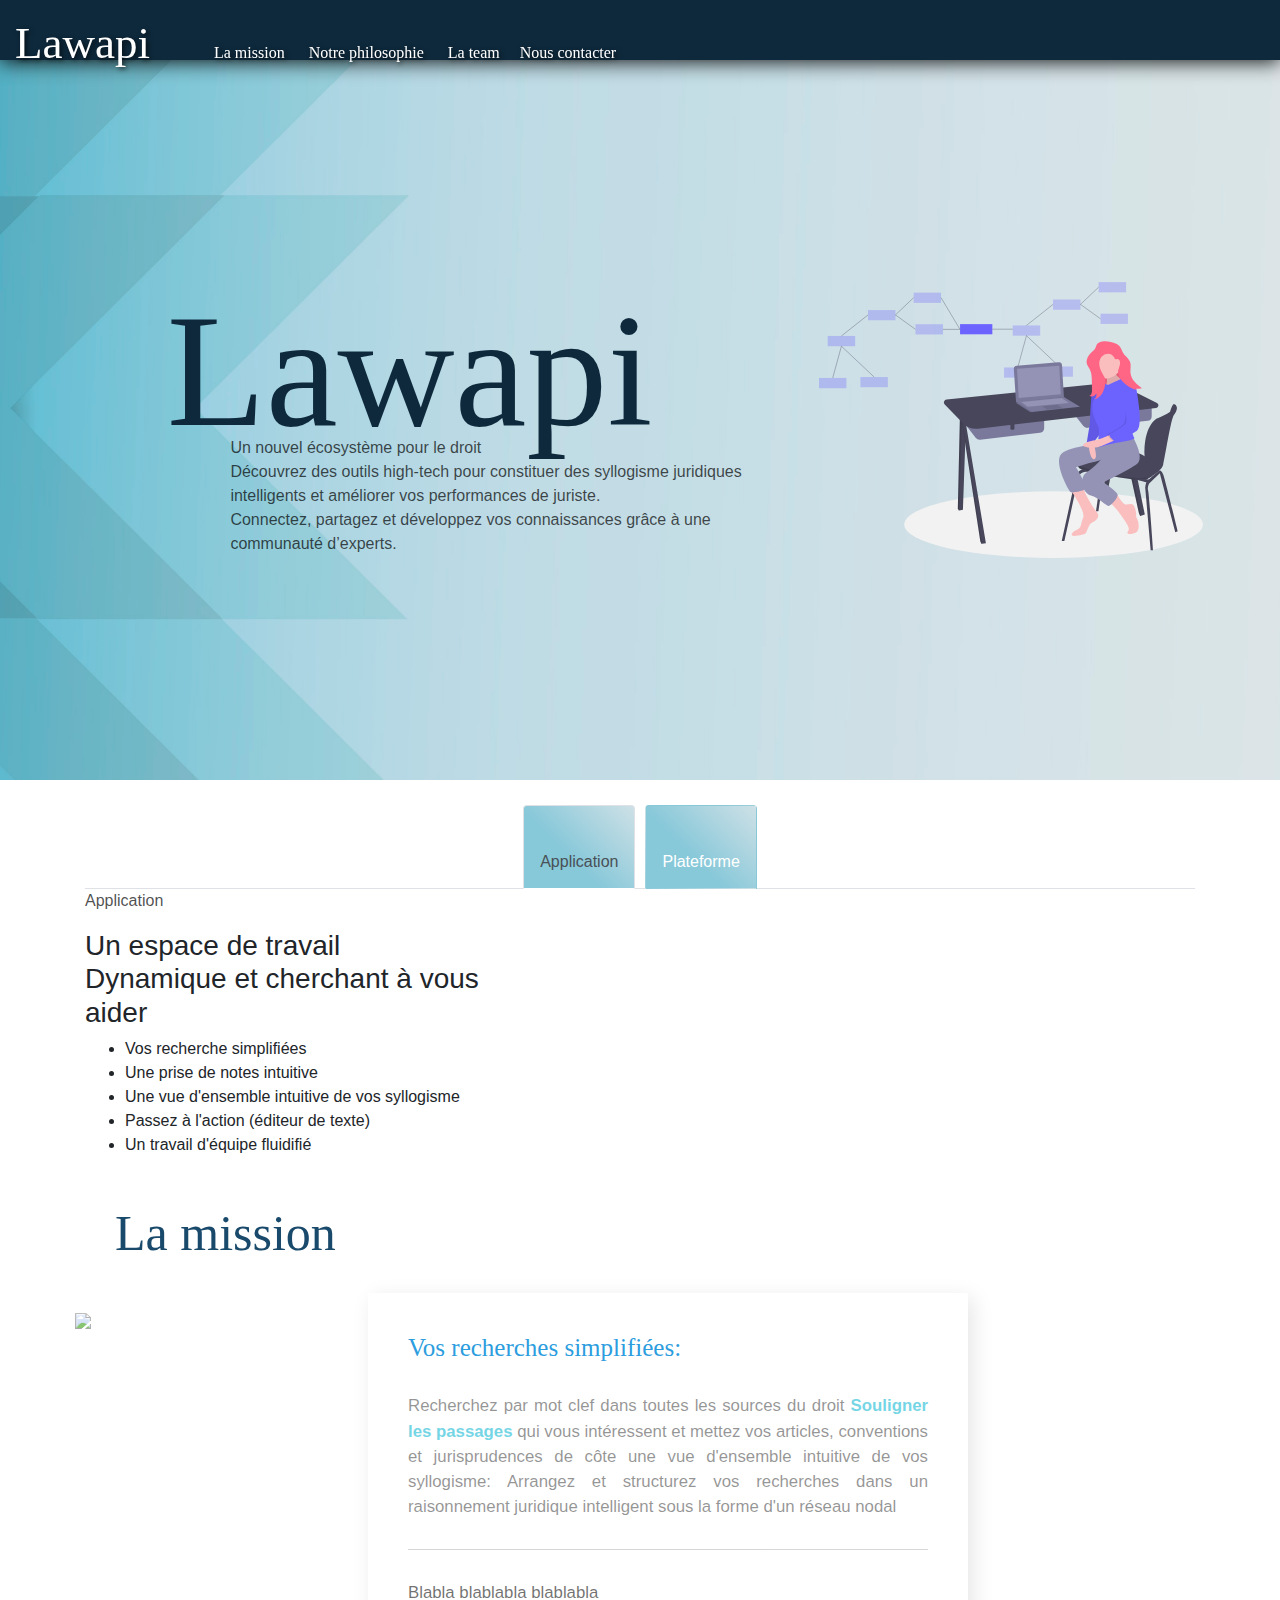
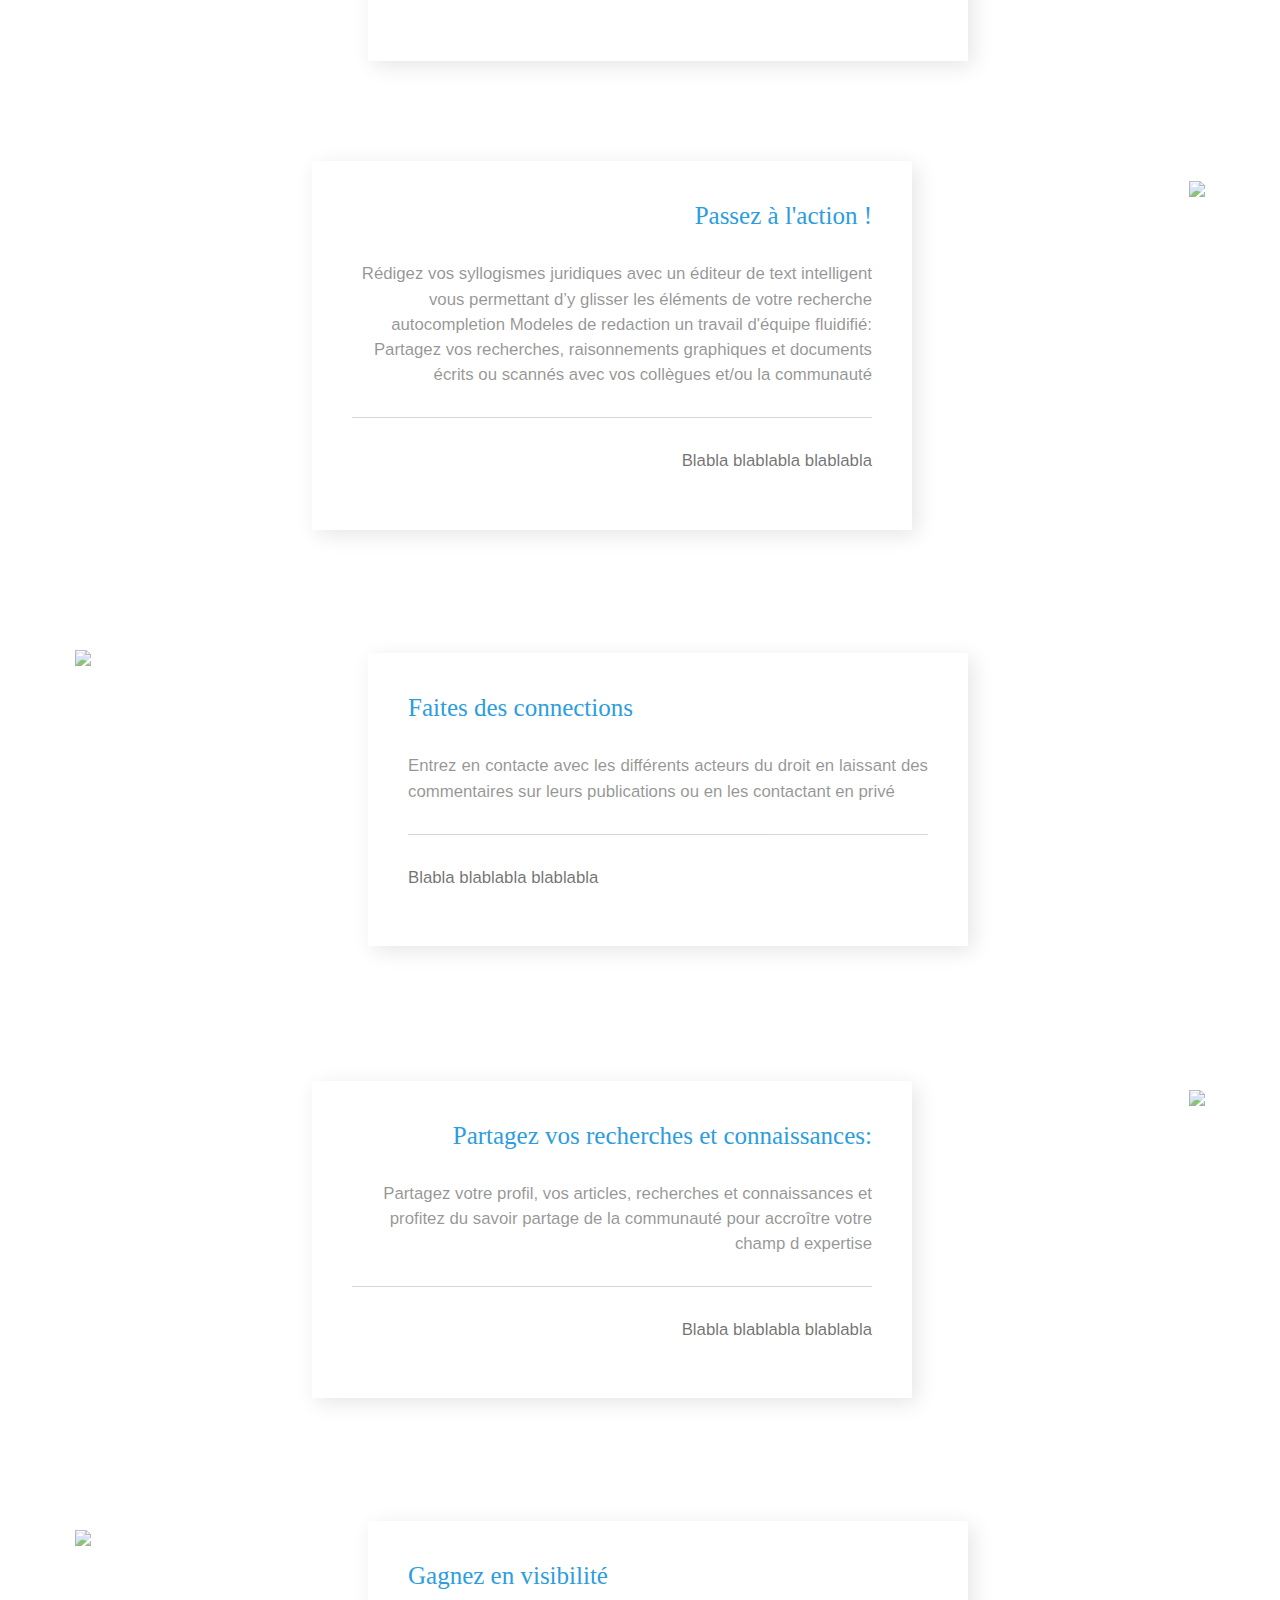
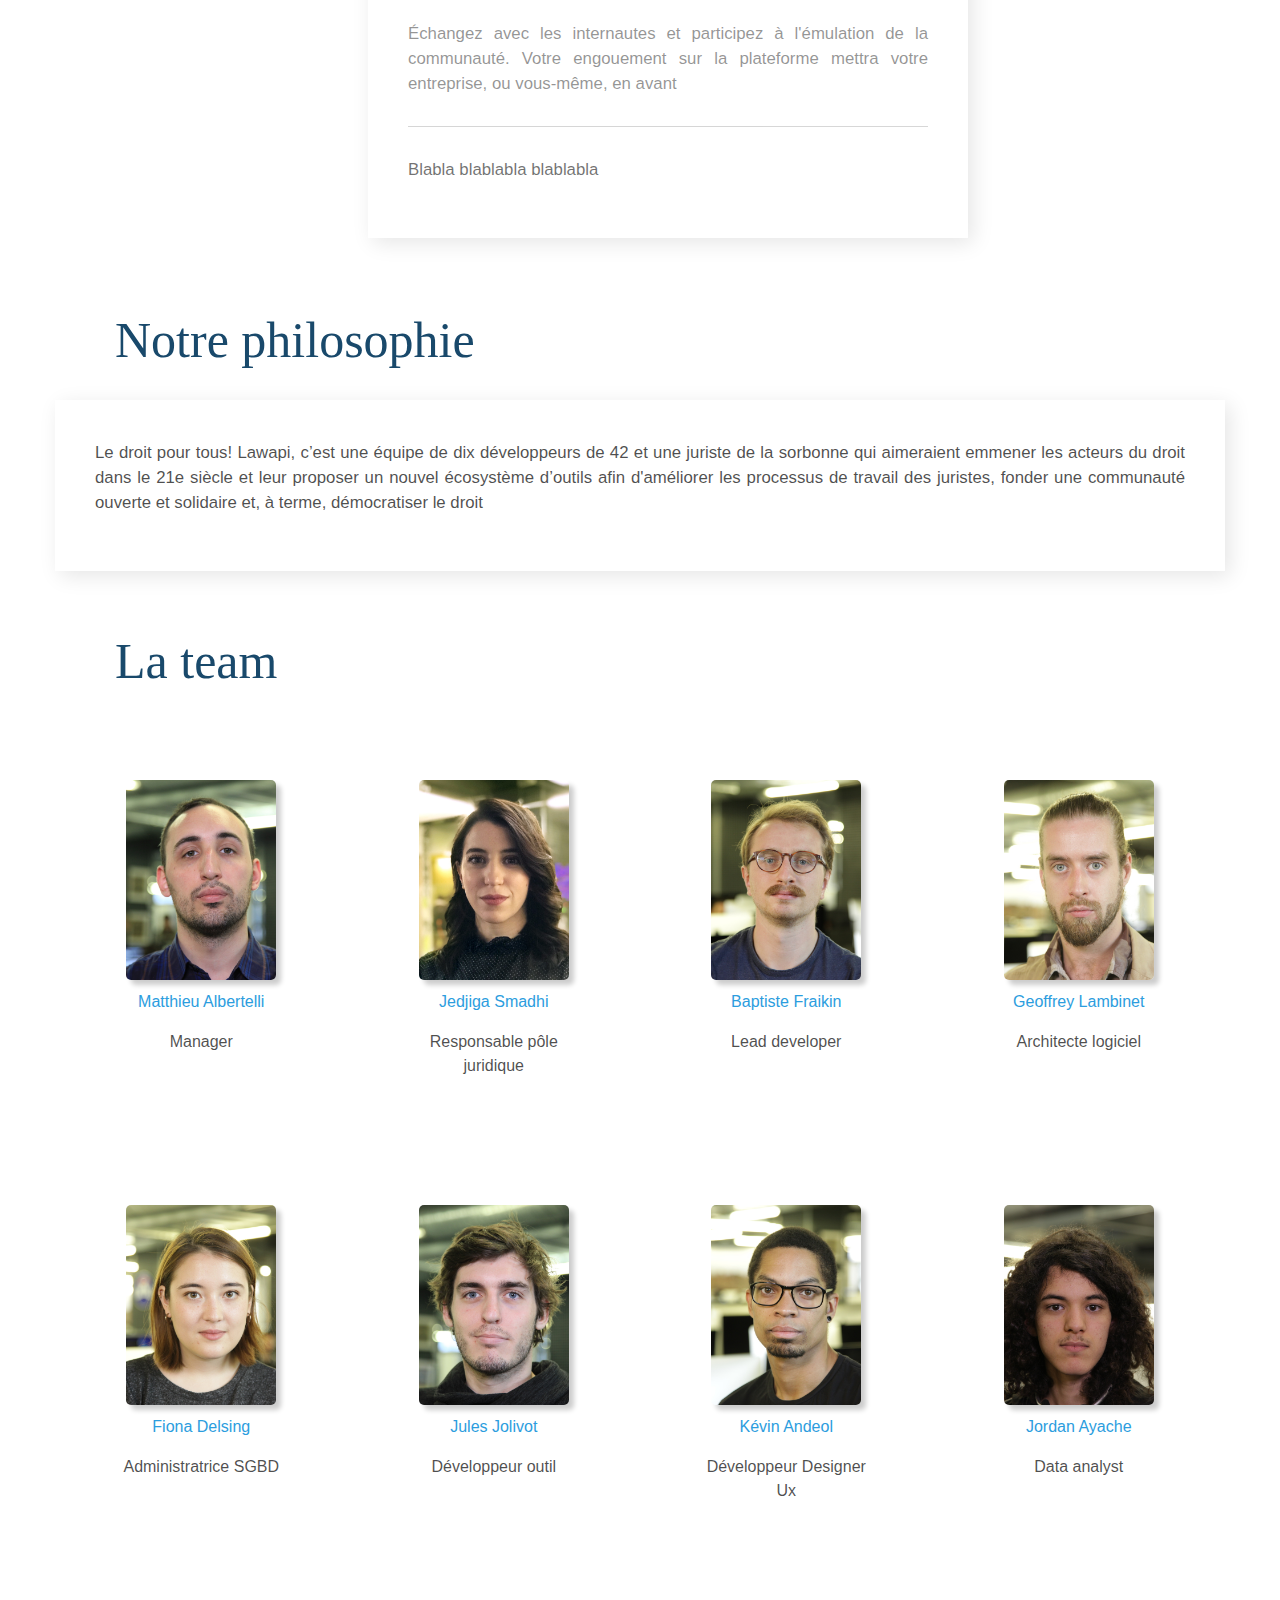
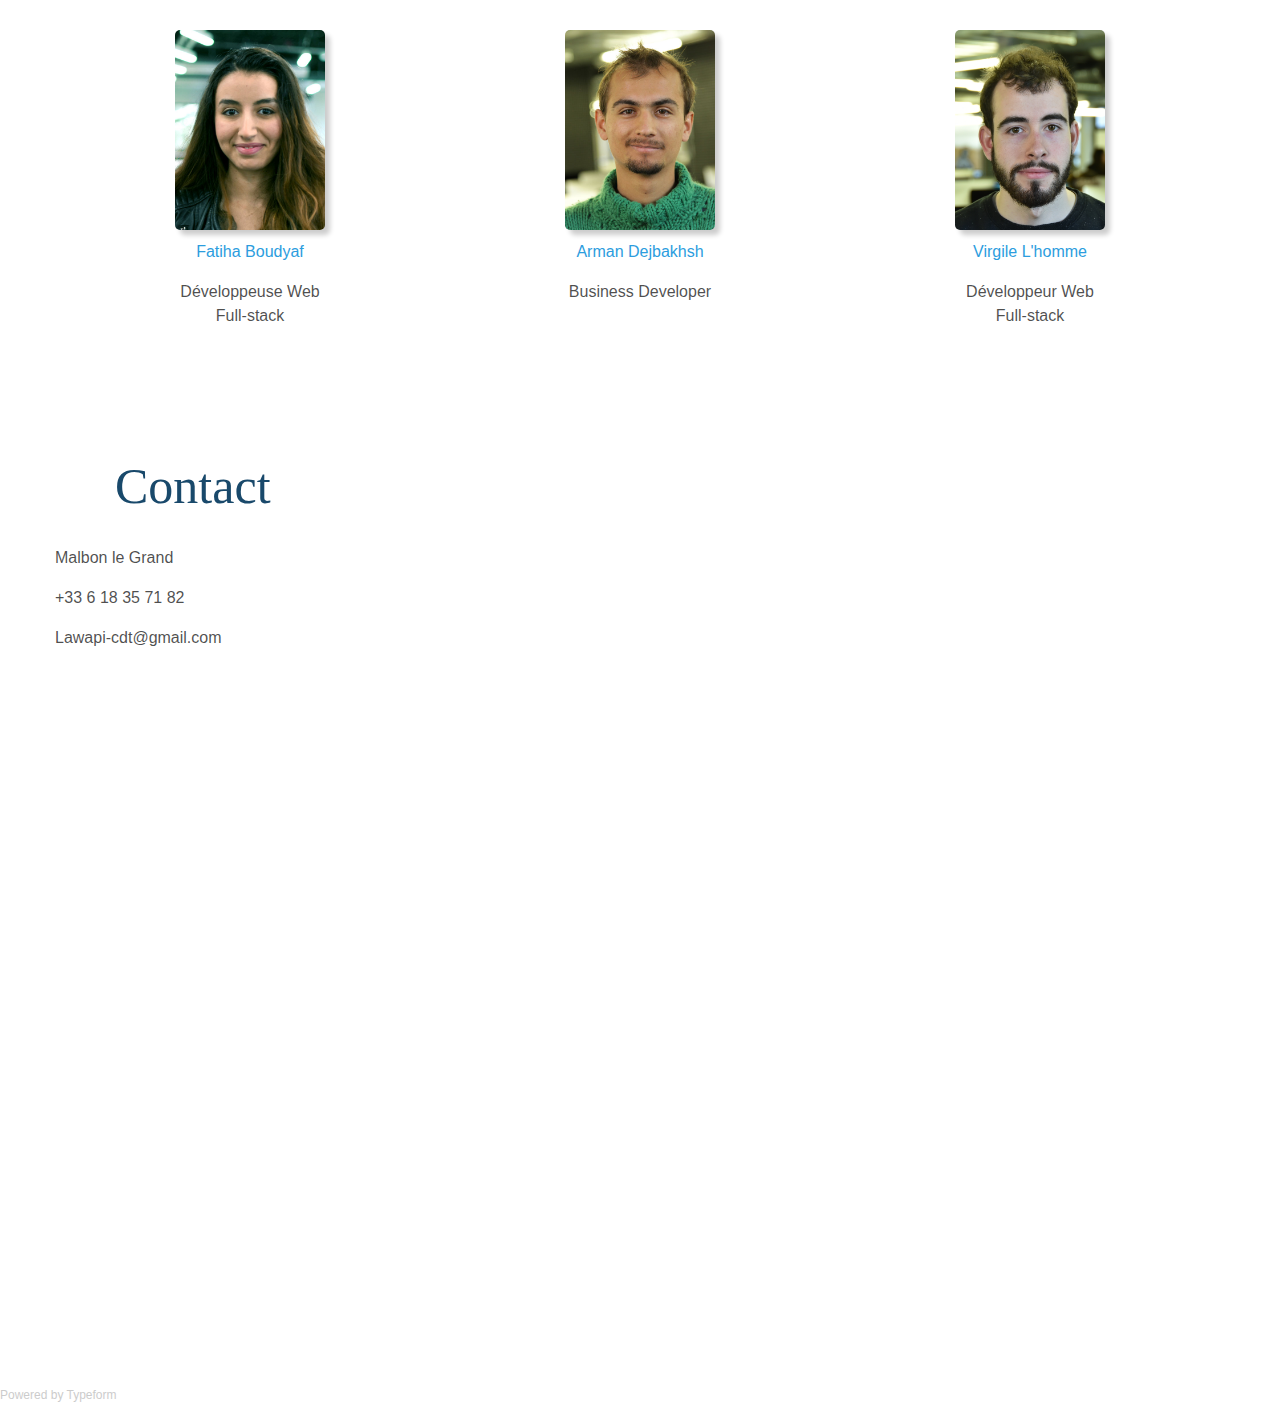
==== commit ac8d998e: "try another img" ====
--- a/index.html
+++ b/index.html
@@ -1,430 +1,411 @@
 <!doctype html>
 <html xmlns="http://www.w3.org/1999/xhtml" xml:lang="fr" lang="fr" dir="ltr">
-  <head>
-	<meta charset="UTF-8">
-	<title>
-	  Lawapi
-	</title>
-<link rel="stylesheet" href="https://use.fontawesome.com/releases/v5.8.1/css/all.css" integrity="sha384-50oBUHEmvpQ+1lW4y57PTFmhCaXp0ML5d60M1M7uH2+nqUivzIebhndOJK28anvf" crossorigin="anonymous">
-	<link rel="stylesheet" href="https://stackpath.bootstrapcdn.com/bootstrap/4.3.1/css/bootstrap.min.css" integrity="sha384-ggOyR0iXCbMQv3Xipma34MD+dH/1fQ784/j6cY/iJTQUOhcWr7x9JvoRxT2MZw1T" crossorigin="anonymous">
-	<link rel="stylesheet" type="text/css" href="css/font_face_ageo.css">
-
-	<link rel="stylesheet" type="text/css" href="css/reset.css">
-	<link rel="stylesheet" type="text/css" href="css/media.css">
-	<link rel="stylesheet" type="text/css" href="css/style.css">
-
-	<link rel="stylesheet" type="text/css" href="css/responsive.css">
-	<link rel="stylesheet" type="text/css" href="css/tab.css">
-
-  </head>
-  <body>
-
-	<header>
-		<div class="wrap">
-
-			<div id="title">
-				Lawapi
-			</div>
-
-			<label for="dropdown" id="dropdown_button">
-				<i class="fas fa-bars"></i>
-				<i class="fas fa-times"></i>
-			</label>
-
-			<input id="dropdown" type="checkbox">
-
-			<ul>
-				<li>
-					<label for="dropdown" id="menu_1" onclick="window.location.hash='mission'">
-						<span>La </span>mission
-						<input href="#mission" id="menu_1" type="checkbox">
-					</label>
-				</li>
-				<li>
-					<label for="dropdown" id="menu_2" onclick="window.location.hash='philosophie'">
-						<span>Notre </span>philosophie
-						<input href="#mission" id="menu2" type="checkbox">
-					</label>
-				</li>
-				<li>
-					<label for="dropdown" id="menu_3" onclick="window.location.hash='team'">
-						<span>La </span>team
-						<input href="#mission" id="menu_3" type="checkbox">
-					</label>
-				</li>
-				<li>
-					<label for="dropdown" id="menu_4" onclick="window.location.hash='contact'">
-						<span>Nous </span>contact<span>er</span>
-						<input href="#mission" id="menu_4" type="checkbox">
-					</label>
-				</li>
-			</ul>
-	  </div>
-	</header>
-	<section id="tagline">
-	<p id="lawapi">
-	Lawapi
-	</p>
-	  <p>
-	  Un nouvel écosystème pour le droit
-	  <p>
-
-	  <p>
-	  le droit au XXIe siècle :
-	  Découvrez des outils high-tech pour constituer des syllogisme juridiques intelligents et améliorer vos performances de juriste.
-	  Connectez, partagez et développez vos connaissances grâce à une communauté d’experts.
-	  </p>
-	</section>
-	<!--================Tab area =================-->
-	<section class="recent_update_area">
-	  <div class="container">
-		<div class="recent_update_inner">
-		  <ul class="nav nav-tabs justify-content-center" id="myTab" role="tablist">
-			<li class="nav-item">
-			  <a class="nav-link active show" id="home-tab" data-toggle="tab" href="#home" role="tab" aria-controls="home" aria-selected="true">
-				<i class="fas fa-magic"></i>
-				<h6>Application</h6>
-			  </a>
-			</li>
-			<li class="nav-item">
-			  <a class="nav-link" id="profile-tab" data-toggle="tab" href="#profile" role="tab" aria-controls="profile"
-																								aria-selected="false">
-				<i class="fas fa-briefcase"></i>
-				<h6>Plateforme</h6>
-			  </a>
-			</li>
-		  </ul>
-
-		  <div class="tab-content" id="myTabContent">
-			<div class="tab-pane fade active show" id="home" role="tabpanel" aria-labelledby="home-tab">
-			  <div class="row recent_update_text align-items-center">
-				<div class="col-lg-5">
-				  <div class="common_style">
-					<p class="line">Application</p>
-					<h3>Un espace de travail <br /> Dynamique et cherchant à vous aider</h3>
-					<ul>
-					  <li> vos recherche simplifiées</li>
-					  <li> une prise de notes intuitive</li>
-					  <li> une vue d'ensemble intuitive de vos syllogisme </li>
-					  <li>passez à l'action  (éditeur de texte)</li>
-					  <li>un travail d'équipe fluidifié</li>
-					</ul>
-				  </div>
-				</div>
-			  </div>
-			</div>
-			<div class="tab-pane fade" id="profile" role="tabpanel" aria-labelledby="profile-tab">
-			  <div class="row recent_update_text align-items-center">
-				<div class="col-lg-5">
-				  <div class="common_style">
-					<p class="line">Plateforme</p>
-					<h3>Une plateforme de partage <br /> Pour communiquer entre juriste et equipe</h3>
-					<ul>
-					  <li>gagnez en visibilité</li>
-					  <li>faites des connections </li>
-					  <li>partagez vos recherches et connaissances  </li>
-					</ul>
-				  </div>
-				</div>
-			  </div>
-			</div>
-		  </div>
-		</div>
-	  </div>
-	</section>
-	<!-- tab area -->
-
-	<main class="wrap">
-	  <section id="mission">
-		<h1>
-		  La mission
-		</h1>
-		<article>
-		  <img src="media/data.png">
-		  <div>
-			<h2>
-			  vos recherches simplifiées:
-			</h2>
-			<p>
-			Recherchez par mot clef dans toutes les sources du droit
-			<span>Souligner les passages</span> qui vous intéressent et mettez vos articles,
-			conventions et jurisprudences de côte une vue d'ensemble intuitive
-			de vos syllogisme: Arrangez et structurez vos recherches dans un
-			raisonnement juridique intelligent sous la forme d'un réseau nodal
-			</p>
-			<p>
-			Blabla blablabla blablabla
-			</p>
-		  </div>
-		</article>
-		<article>
-		  <img src="media/working.png">
-		  <div>
-			<h2>
-			  passez à l'action !
-			</h2>
-			<p>
-			Rédigez vos syllogismes juridiques avec un éditeur de text intelligent vous permettant d’y glisser les éléments de votre recherche autocompletion Modeles de redaction un travail d'équipe fluidifié: Partagez vos recherches, raisonnements graphiques et documents écrits ou scannés avec vos collègues et/ou la communauté
-			</p>
-			<p>
-			Blabla blablabla blablabla
-			</p>
-		  </div>
-		</article>
-		<article>
-		  <img src="media/work.png">
-		  <div>
-			<h2>
-			  faites des connections
-			</h2>
-			<p>
-			Entrez en contacte avec les différents acteurs du droit en laissant des commentaires sur leurs publications ou en les contactant en privé
-			</p>
-			<p>
-			Blabla blablabla blablabla
-			</p>
-		  </div>
-		</article>
-		<article>
-		  <img src="media/enginer.png">
-		  <div>
-			<h2>
-			  partagez vos recherches et connaissances:
-			</h2>
-			<p>
-			Partagez votre profil, vos articles, recherches et connaissances et profitez du savoir partage de la communauté pour accroître votre champ d expertise
-			</p>
-			<p>
-			Blabla blablabla blablabla
-			</p>
-		  </div>
-		</article>
-		<article>
-		  <img src="media/enginer.png">
-		  <div>
-			<h2>
-			  gagnez en visibilité
-			</h2>
-			<p>
-			Échangez avec les internautes et participez à l'émulation de la communauté. Votre engouement sur la plateforme mettra votre entreprise, ou vous-même, en avant
-			</p>
-			<p>
-			Blabla blablabla blablabla
-			</p>
-		  </div>
-		</article>
-	  </section>
-
-	  <section id="philosophie">
-		<h1>
-		  Notre philosophie
-		</h1>
-		<article>
-		  <p>
-		  Le droit pour tous!
-		  Lawapi, c’est une équipe de dix développeurs de 42 et une juriste de la sorbonne qui aimeraient emmener les acteurs du droit dans le 21e siècle et leur proposer un nouvel écosystème d’outils afin d'améliorer les processus de travail des juristes, fonder une communauté ouverte et solidaire et, à terme, démocratiser le droit
-		  </p>
-		</article>
-	  </section>
-
-	  <section id="team">
-		<h1>
-		  La team
-		</h1>
-		<div>
-
-		  <div>
-			<img src="media/team/malberte.jpg">
-			<p>
-			<span class="firstname">
-			  Matthieu
-			</span>
-			<span class="lastname">
-			  Albertelli
-			</span>
-			</p>
-			<p class="post">
-			Manager
-			</p>
-		  </div>
-		  <div>
-			<img src="media/team/jsmadhi.jpg">
-			<p>
-			<span class="firstname">
-			  Jedjiga 
-			</span>
-			<span class="lastname">
-			  Smadhi
-			</span>
-			</p>
-			<p class="post">
-			Responsable pôle juridique
-			</p>
-		  </div>
-		  <div>
-			<img src="media/team/bafraiki.jpg">
-			<p>
-			<span class="firstname">
-			  Baptiste
-			</span>
-			<span class="lastname">
-			  Fraikin
-			</span>
-			</p>
-			<p class="post">
-			lead developer
-			</p>
-		  </div>
-		  <div>
-			<img src="media/team/gelambin.jpg">
-			<p>
-			<span class="firstname">
-			  Geoffrey
-			</span>
-			<span class="lastname">
-			  Lambinet
-			</span>
-			</p>
-			<p class="post">
-			Architecte logiciel
-			</p>
-		  </div>
-		  <div>
-			<img src="media/team/fdelsing.jpg">
-			<p>
-			<span class="firstname">
-			  Fiona
-			</span>
-			<span class="lastname">
-			  Delsing
-			</span>
-			</p>
-			<p class="post">
-			Administratrice SGBD
-			</p>
-		  </div>
-		  <div>
-			<img src="media/team/jjolivot.jpg">
-			<p>
-			<span class="firstname">
-			  Jules
-			</span>
-			<span class="lastname">
-			  Jolivot
-			</span>
-			</p>
-			<p class="post">
-			Développeur outil
-			</p>
-		  </div>
-		  <div>
-			<img src="media/team/kandeol.jpg">
-			<p>
-			<span class="firstname">
-			  Kévin
-			</span>
-			<span class="lastname">
-			  Andeol
-			</span>
-			</p>
-			<p class="post">
-			Développeur Designer Ux
-			</p>
-		  </div>
-		  <div>
-			<img src="media/team/jayache.jpg">
-			<p>
-			<span class="firstname">
-			  Jordan
-			</span>
-			<span class="lastname">
-			  Ayache
-			</span>
-			</p>
-			<p class="post">
-			Data analyst
-			</p>
-		  </div>
-		  <div>
-			<img src="media/team/fboudyaf.jpg">
-			<p>
-			<span class="firstname">
-			  Fatiha
-			</span>
-			<span class="lastname">
-			  Boudyaf
-			</span>
-			</p>
-			<p class="post">
-			Développeuse Web Full-stack
-			</p>
-		  </div>
-		  <div>
-			<img src="media/team/adejbakh.jpg">
-			<p>
-			<span class="firstname">
-			  Arman
-			</span>
-			<span class="lastname">
-			  Dejbakhsh
-			</span>
-			</p>
-			<p class="post">
-			Business Developer
-			</p>
-		  </div>
-		  <div>
-			<img src="media/team/vlhomme.jpg">
-			<p>
-			<span class="firstname">
-			  Virgile
-			</span>
-			<span class="lastname">
-			  L'homme
-			</span>
-			</p>
-			<p class="post">
-			Développeur Web Full-stack
-			</p>
-		  </div>
-		</div>
-	  </section>
-
-	  <section id="contact">
-		<h1>
-		  Contact
-		</h1>
-		<div id="tel">
-		  <p>
-		  Malbon le Grand
-		  </p>
-		  <p>
-		  +33 6 18 35 71 82
-		  </p>
-		  <p>
-		  lawapi-cdt@gmail.com
-		  </p>
-		</div>
-	  </section>
-
-	  <section id="partners">
-		<div class="partners">
-		  <div id="quarante_deux">
-		  </div>
-		  <div id="matrice_ddt">
-		  </div>
-		  <div id="dalloz">
-		  </div>
-		  <div id="editions_legislative">
-		  </div>
-		  <div id="els">
-		  </div>
-		</div>
-	  </section>
-	</main>
-	  <div class="typeform-widget" data-url="https://fraikinbaptistie.typeform.com/to/p9NFgS" style="width: 100%; height: 500px;"></div> <script> (function() { var qs,js,q,s,d=document, gi=d.getElementById, ce=d.createElement, gt=d.getElementsByTagName, id="typef_orm", b="https://embed.typeform.com/"; if(!gi.call(d,id)) { js=ce.call(d,"script"); js.id=id; js.src=b+"embed.js"; q=gt.call(d,"script")[0]; q.parentNode.insertBefore(js,q) } })() </script> <div style="font-family: Sans-Serif;font-size: 12px;color: #999;opacity: 0.5; padding-top: 5px;"> powered by <a href="https://admin.typeform.com/signup?utm_campaign=p9NFgS&utm_source=typeform.com-13775910-Basic&utm_medium=typeform&utm_content=typeform-embedded-poweredbytypeform&utm_term=EN" style="color: #999" target="_blank">Typeform</a> </div>
-	<script src="https://code.jquery.com/jquery-3.3.1.slim.min.js" integrity="sha384-q8i/X+965DzO0rT7abK41JStQIAqVgRVzpbzo5smXKp4YfRvH+8abtTE1Pi6jizo" crossorigin="anonymous"></script>
-<script src="https://cdnjs.cloudflare.com/ajax/libs/popper.js/1.14.7/umd/popper.min.js" integrity="sha384-UO2eT0CpHqdSJQ6hJty5KVphtPhzWj9WO1clHTMGa3JDZwrnQq4sF86dIHNDz0W1" crossorigin="anonymous"></script>
-<script src="https://stackpath.bootstrapcdn.com/bootstrap/4.3.1/js/bootstrap.min.js" integrity="sha384-JjSmVgyd0p3pXB1rRibZUAYoIIy6OrQ6VrjIEaFf/nJGzIxFDsf4x0xIM+B07jRM" crossorigin="anonymous"></script>
-  </body>
+    <head>
+        <meta charset="UTF-8">
+        <title>
+            Lawapi
+        </title>
+        <link rel="stylesheet" type="text/css" href="css/font_face_ageo.css">
+        <link rel="stylesheet" href="https://use.fontawesome.com/releases/v5.8.1/css/all.css" integrity="sha384-50oBUHEmvpQ+1lW4y57PTFmhCaXp0ML5d60M1M7uH2+nqUivzIebhndOJK28anvf" crossorigin="anonymous">
+        <link rel="stylesheet" href="https://stackpath.bootstrapcdn.com/bootstrap/4.3.1/css/bootstrap.min.css" integrity="sha384-ggOyR0iXCbMQv3Xipma34MD+dH/1fQ784/j6cY/iJTQUOhcWr7x9JvoRxT2MZw1T" crossorigin="anonymous">
+        <link rel="stylesheet" type="text/css" href="css/font_face_ageo.css">
+
+        <link rel="stylesheet" type="text/css" href="css/reset.css">
+        <link rel="stylesheet" type="text/css" href="css/media.css">
+        <link rel="stylesheet" type="text/css" href="css/style.css">
+        <link rel="stylesheet" type="text/css" href="css/tab.css">
+        <link rel="stylesheet" type="text/css" href="css/responsive.css">
+
+    </head>
+    <body>
+        <header>
+            <div class="wrap">
+                <div id="title">
+                    Lawapi
+                </div>
+                <menu>
+                    <a href="#mission">
+                        <span>La </span>mission
+                    </a>
+                    <a href="#philosophie">
+                        <span>Notre </span>philosophie
+                    </a>
+                    <a href="#team">
+                        <span>La </span>team
+                    </a>
+                    <a href="#contact" class="right">
+                        <span>Nous </span>contact<span>er</span>
+                    </a>
+                </menu>
+            </div>
+        </header>
+        <section id="tagline">
+            <div>
+                <img src="media/undraw_software_engineer_lvl5.svg" alt="nouvelle juriste"> 
+            </div>
+            <div>
+                <p id="lawapi">
+                Lawapi
+                </p>
+                <p id="punchline">
+                Un nouvel écosystème pour le droit </br>
+                Découvrez des outils high-tech pour constituer des syllogisme juridiques intelligents et améliorer vos performances de juriste.</br>
+                Connectez, partagez et développez vos connaissances grâce à une communauté d’experts.
+                </p>
+            </div>
+        </section>
+
+        <!--================Tab area =================-->
+        <section class="recent_update_area">
+            <div class="container">
+                <div class="recent_update_inner">
+                    <ul class="nav nav-tabs justify-content-center" id="myTab" role="tablist">
+                        <li class="nav-item">
+                            <a class="nav-link active show" id="home-tab" data-toggle="tab" href="#home" role="tab" aria-controls="home" aria-selected="true">
+                                <i class="fas fa-magic"></i>
+                                <h6>Application</h6>
+                            </a>
+                        </li>
+                        <li class="nav-item">
+                            <a class="nav-link" id="profile-tab" data-toggle="tab" href="#profile" role="tab" aria-controls="profile"
+                                                                                                              aria-selected="false">
+                                <i class="fas fa-briefcase"></i>
+                                <h6>Plateforme</h6>
+                            </a>
+                        </li>
+                    </ul>
+
+                    <div class="tab-content" id="myTabContent">
+                        <div class="tab-pane fade active show" id="home" role="tabpanel" aria-labelledby="home-tab">
+                            <div class="row recent_update_text align-items-center">
+                                <div class="col-lg-5">
+                                    <div class="common_style">
+                                        <p class="line">Application</p>
+                                        <h3>Un espace de travail <br /> Dynamique et cherchant à vous aider</h3>
+                                        <ul>
+                                            <li> vos recherche simplifiées</li>
+                                            <li> une prise de notes intuitive</li>
+                                            <li> une vue d'ensemble intuitive de vos syllogisme </li>
+                                            <li>passez à l'action  (éditeur de texte)</li>
+                                            <li>un travail d'équipe fluidifié</li>
+                                        </ul>
+                                    </div>
+                                </div>
+                            </div>
+                        </div>
+                        <div class="tab-pane fade" id="profile" role="tabpanel" aria-labelledby="profile-tab">
+                            <div class="row recent_update_text align-items-center">
+                                <div class="col-lg-5">
+                                    <div class="common_style">
+                                        <p class="line">Plateforme</p>
+                                        <h3>Une plateforme de partage <br /> Pour communiquer entre juriste et equipe</h3>
+                                        <ul>
+                                            <li>gagnez en visibilité</li>
+                                            <li>faites des connections </li>
+                                            <li>partagez vos recherches et connaissances  </li>
+                                        </ul>
+                                    </div>
+                                </div>
+                            </div>
+                        </div>
+                    </div>
+                </div>
+            </div>
+        </section>
+        <!-- tab area -->
+
+        <main class="wrap">
+            <section id="mission">
+                <h1>
+                    La mission
+                </h1>
+                <article>
+                    <img src="media/data.png">
+                    <div>
+                        <h2>
+                            vos recherches simplifiées:
+                        </h2>
+                        <p>
+                        Recherchez par mot clef dans toutes les sources du droit
+                        <span>Souligner les passages</span> qui vous intéressent et mettez vos articles,
+                        conventions et jurisprudences de côte une vue d'ensemble intuitive
+                        de vos syllogisme: Arrangez et structurez vos recherches dans un
+                        raisonnement juridique intelligent sous la forme d'un réseau nodal
+                        </p>
+                        <p>
+                        Blabla blablabla blablabla
+                        </p>
+                    </div>
+                </article>
+                <article>
+                    <img src="media/working.png">
+                    <div>
+                        <h2>
+                            passez à l'action !
+                        </h2>
+                        <p>
+                        Rédigez vos syllogismes juridiques avec un éditeur de text intelligent vous permettant d’y glisser les éléments de votre recherche autocompletion Modeles de redaction un travail d'équipe fluidifié: Partagez vos recherches, raisonnements graphiques et documents écrits ou scannés avec vos collègues et/ou la communauté
+                        </p>
+                        <p>
+                        Blabla blablabla blablabla
+                        </p>
+                    </div>
+                </article>
+                <article>
+                    <img src="media/work.png">
+                    <div>
+                        <h2>
+                            faites des connections
+                        </h2>
+                        <p>
+                        Entrez en contacte avec les différents acteurs du droit en laissant des commentaires sur leurs publications ou en les contactant en privé
+                        </p>
+                        <p>
+                        Blabla blablabla blablabla
+                        </p>
+                    </div>
+                </article>
+                <article>
+                    <img src="media/enginer.png">
+                    <div>
+                        <h2>
+                            partagez vos recherches et connaissances:
+                        </h2>
+                        <p>
+                        Partagez votre profil, vos articles, recherches et connaissances et profitez du savoir partage de la communauté pour accroître votre champ d expertise
+                        </p>
+                        <p>
+                        Blabla blablabla blablabla
+                        </p>
+                    </div>
+                </article>
+                <article>
+                    <img src="media/enginer.png">
+                    <div>
+                        <h2>
+                            gagnez en visibilité
+                        </h2>
+                        <p>
+                        Échangez avec les internautes et participez à l'émulation de la communauté. Votre engouement sur la plateforme mettra votre entreprise, ou vous-même, en avant
+                        </p>
+                        <p>
+                        Blabla blablabla blablabla
+                        </p>
+                    </div>
+                </article>
+            </section>
+
+            <section id="philosophie">
+                <h1>
+                    Notre philosophie
+                </h1>
+                <article>
+                    <p>
+                    Le droit pour tous!
+                    Lawapi, c’est une équipe de dix développeurs de 42 et une juriste de la sorbonne qui aimeraient emmener les acteurs du droit dans le 21e siècle et leur proposer un nouvel écosystème d’outils afin d'améliorer les processus de travail des juristes, fonder une communauté ouverte et solidaire et, à terme, démocratiser le droit
+                    </p>
+                </article>
+            </section>
+
+
+            <section id="team">
+                <h1>
+                    La team
+                </h1>
+                <div>
+
+                    <div>
+                        <img src="media/team/malberte.jpg">
+                        <p>
+                        <span class="firstname">
+                            Matthieu
+                        </span>
+                        <span class="lastname">
+                            Albertelli
+                        </span>
+                        </p>
+                        <p class="post">
+                        Manager
+                        </p>
+                    </div>
+                    <div>
+                        <img src="media/team/jsmadhi.jpg">
+                        <p>
+                        <span class="firstname">
+                            Jedjiga 
+                        </span>
+                        <span class="lastname">
+                            Smadhi
+                        </span>
+                        </p>
+                        <p class="post">
+                        Responsable pôle juridique
+                        </p>
+                    </div>
+                    <div>
+                        <img src="media/team/bafraiki.jpg">
+                        <p>
+                        <span class="firstname">
+                            Baptiste
+                        </span>
+                        <span class="lastname">
+                            Fraikin
+                        </span>
+                        </p>
+                        <p class="post">
+                        lead developer
+                        </p>
+                    </div>
+                    <div>
+                        <img src="media/team/gelambin.jpg">
+                        <p>
+                        <span class="firstname">
+                            Geoffrey
+                        </span>
+                        <span class="lastname">
+                            Lambinet
+                        </span>
+                        </p>
+                        <p class="post">
+                        Architecte logiciel
+                        </p>
+                    </div>
+                    <div>
+                        <img src="media/team/fdelsing.jpg">
+                        <p>
+                        <span class="firstname">
+                            Fiona
+                        </span>
+                        <span class="lastname">
+                            Delsing
+                        </span>
+                        </p>
+                        <p class="post">
+                        Administratrice SGBD
+                        </p>
+                    </div>
+                    <div>
+                        <img src="media/team/jjolivot.jpg">
+                        <p>
+                        <span class="firstname">
+                            Jules
+                        </span>
+                        <span class="lastname">
+                            Jolivot
+                        </span>
+                        </p>
+                        <p class="post">
+                        Développeur outil
+                        </p>
+                    </div>
+                    <div>
+                        <img src="media/team/kandeol.jpg">
+                        <p>
+                        <span class="firstname">
+                            Kévin
+                        </span>
+                        <span class="lastname">
+                            Andeol
+                        </span>
+                        </p>
+                        <p class="post">
+                        Développeur Designer Ux
+                        </p>
+                    </div>
+                    <div>
+                        <img src="media/team/jayache.jpg">
+                        <p>
+                        <span class="firstname">
+                            Jordan
+                        </span>
+                        <span class="lastname">
+                            Ayache
+                        </span>
+                        </p>
+                        <p class="post">
+                        Data analyst
+                        </p>
+                    </div>
+                    <div>
+                        <img src="media/team/fboudyaf.jpg">
+                        <p>
+                        <span class="firstname">
+                            Fatiha
+                        </span>
+                        <span class="lastname">
+                            Boudyaf
+                        </span>
+                        </p>
+                        <p class="post">
+                        Développeuse Web Full-stack
+                        </p>
+                    </div>
+                    <div>
+                        <img src="media/team/adejbakh.jpg">
+                        <p>
+                        <span class="firstname">
+                            Arman
+                        </span>
+                        <span class="lastname">
+                            Dejbakhsh
+                        </span>
+                        </p>
+                        <p class="post">
+                        Business Developer
+                        </p>
+                    </div>
+                    <div>
+                        <img src="media/team/vlhomme.jpg">
+                        <p>
+                        <span class="firstname">
+                            Virgile
+                        </span>
+                        <span class="lastname">
+                            L'homme
+                        </span>
+                        </p>
+                        <p class="post">
+                        Développeur Web Full-stack
+                        </p>
+                    </div>
+                </div>
+            </section>
+
+            <section id="contact">
+                <h1>
+                    Contact
+                </h1>
+                <div id="tel">
+                    <p>
+                    Malbon le Grand
+                    </p>
+                    <p>
+                    +33 6 18 35 71 82
+                    </p>
+                    <p>
+                    lawapi-cdt@gmail.com
+                    </p>
+                </div>
+            </section>
+
+            <section id="partners">
+                <div class="partners">
+                    <div id="quarante_deux">
+                    </div>
+                    <div id="matrice_ddt">
+                    </div>
+                    <div id="dalloz">
+                    </div>
+                    <div id="editions_legislative">
+                    </div>
+                    <div id="els">
+                    </div>
+                </div>
+            </section>
+        </main>
+        <div class="typeform-widget" data-url="https://fraikinbaptistie.typeform.com/to/p9NFgS" style="width: 100%; height: 500px;"></div> <script> (function() { var qs,js,q,s,d=document, gi=d.getElementById, ce=d.createElement, gt=d.getElementsByTagName, id="typef_orm", b="https://embed.typeform.com/"; if(!gi.call(d,id)) { js=ce.call(d,"script"); js.id=id; js.src=b+"embed.js"; q=gt.call(d,"script")[0]; q.parentNode.insertBefore(js,q) } })() </script> <div style="font-family: Sans-Serif;font-size: 12px;color: #999;opacity: 0.5; padding-top: 5px;"> powered by <a href="https://admin.typeform.com/signup?utm_campaign=p9NFgS&utm_source=typeform.com-13775910-Basic&utm_medium=typeform&utm_content=typeform-embedded-poweredbytypeform&utm_term=EN" style="color: #999" target="_blank">Typeform</a> </div>
+        <script src="https://code.jquery.com/jquery-3.3.1.slim.min.js" integrity="sha384-q8i/X+965DzO0rT7abK41JStQIAqVgRVzpbzo5smXKp4YfRvH+8abtTE1Pi6jizo" crossorigin="anonymous"></script>
+        <script src="https://cdnjs.cloudflare.com/ajax/libs/popper.js/1.14.7/umd/popper.min.js" integrity="sha384-UO2eT0CpHqdSJQ6hJty5KVphtPhzWj9WO1clHTMGa3JDZwrnQq4sF86dIHNDz0W1" crossorigin="anonymous"></script>
+        <script src="https://stackpath.bootstrapcdn.com/bootstrap/4.3.1/js/bootstrap.min.js" integrity="sha384-JjSmVgyd0p3pXB1rRibZUAYoIIy6OrQ6VrjIEaFf/nJGzIxFDsf4x0xIM+B07jRM" crossorigin="anonymous"></script>
+    </body>
 </html>
--- a/css/style.css
+++ b/css/style.css
@@ -4,10 +4,10 @@
 #19bbd5
 #00e1c6
 #c6daec
-*/
+ */
 
 ::first-letter {
-	text-transform: uppercase;
+    text-transform: uppercase;
 }
 
 :target {			/* CSS HACK TO BYPASS HEADER SIZE FOR HANCOR*/
@@ -16,60 +16,60 @@
 }
 
 body {
-/*
-	background-color: #19496b;
-	font-family: sans-serif;
-*/
+    /*
+    background-color: #19496b;
+    font-family: sans-serif;
+     */
 }
 
 .wrap {
-	margin: 0 auto;
-	width: 1250px;
+    margin: 0 auto;
+    width: 1250px;
 }
 
 a {
-	color: white;
-	text-decoration: none;
+    color: white;
+    text-decoration: none;
 }
 
 a:hover {
-	color: #00e1c6;
+    color: #00e1c6;
 }
 
 h1 {
-	padding: 0px 30px 10px 30px;
-	margin: 0px 30px 20px 30px;
-	color: #19496b;
-	font-family: "AgeoPersonalUse-Light";
-	font-size: 50px;
+    padding: 0px 30px 10px 30px;
+    margin: 0px 30px 20px 30px;
+    color: #19496b;
+    font-family: "AgeoPersonalUse-Light";
+    font-size: 50px;
 }
 
 h2 {
-	color: #2c9dde;
-	font-family: "AgeoPersonalUse-Light";
-	font-size: 25px;
+    color: #2c9dde;
+    font-family: "AgeoPersonalUse-Light";
+    font-size: 25px;
 }
 
 hr {
-	border: none;
-	border-top: 2px solid #00e1c6;
-	opacity: 0.3;
-	margin: 20px auto 20px auto;
-	width: 70%;
+    border: none;
+    border-top: 2px solid #00e1c6;
+    opacity: 0.3;
+    margin: 20px auto 20px auto;
+    width: 70%;
 }
 
 p {
-	color: rgba(0, 0, 0, 0.7);
+    color: rgba(0, 0, 0, 0.7);
 }
 
 article p {
-	margin-top: 30px;
-	font-size: 1.05em;
+    margin-top: 30px;
+    font-size: 1.05em;
 }
 
 article p span {
-	color: #19bbd5;
-	font-weight: bold;
+    color: #19bbd5;
+    font-weight: bold;
 }
 
 /*----------------------------------------------------------------------------*\
@@ -77,41 +77,36 @@
 \*----------------------------------------------------------------------------*/
 
 header {
-	z-index: 1000;
-	background-color: #0e293c;
-	height: 60px;
-	box-shadow: 0px 2px 20px rgba(0, 0, 0, 0.9);
-	color: #ffffff;
-	position: sticky;
-	top:0px;
-	font-family: "AgeoPersonalUse-SemiBold";
-	text-shadow: 2px 2px 5px rgba(0, 0, 0, 0.7);
-	display:flex;
+    z-index: 1000;
+    background-color: #0e293c;
+    height: 60px;
+    box-shadow: 0px 2px 20px rgba(0, 0, 0, 0.9);
+    color: #ffffff;
+    position: sticky;
+    top:0px;
+    font-family: "AgeoPersonalUse-SemiBold";
+    text-shadow: 2px 2px 5px rgba(0, 0, 0, 0.7);
+    display:flex;
+}
+
+header a
+{
+    margin-left: 20px;
 }
 
 header div#title {
-	font-size: 45px;
-	margin-top: 10px;
-}
-
-header div ,
-header div div
-{
-	display:flex;
-	justify-content: space-between;
-}
-
-ul {
-	display: flex;
-	flex-direction: row;
-	justify-content: space-between;
-	width:80%;
-}
-
-li
-{
-	margin: auto;
-	box-sizing: border-box;
+    display: inline-block;
+    font-size: 45px;
+    margin-top: 10px;
+}
+
+.right {
+    float: right;
+    position: relative;
+}
+
+menu {
+    display: inline-block;
 }
 
 /*----------------------------------------------------------------------------*\
@@ -119,33 +114,49 @@
 \*----------------------------------------------------------------------------*/
 
 section#tagline {
-	margin: 0px 0px 20px 0px;
-	background-image: url('../media/BGC2.jpg');
-	background-position: center;
-	height: 500px;
+    margin: 0px 0px 20px 0px;
+    background-image: url('../media/abstract.jpg');
+    background-size: 200% auto;
+    background-position: center;
+    height: 80vh;
+    display: flex;
+    flex-direction: row-reverse;
+}
+
+section#tagline img {
+    width: 30vw;
+    height: 100%;
+    margin-right: 6vw;
+    vertical-align: bottom;
 }
 
 section#tagline p {
-	margin: auto auto;
-	text-align: center;
+    height: 50%;
+    text-align: center;
 }
 
 section#tagline p#lawapi {
-	font-family: "AgeoPersonalUse-Bold";
-	font-size: 130px;
-	color:  #0e293c;
+    vertical-align: bottom;
+    font-family: "AgeoPersonalUse-Bold";
+    font-size: 18vh;
+    color:  #0e293c;
+    padding-top: 21vh;
+}
+section#tagline p#punchline {
+    padding: 0 4vw  0 18vw;
+    text-align: left;
 }
 
 main {
-/*
-	background-color: #f8f8f8;
-	box-shadow: 0px 2px 30px rgba(0, 0, 0, 0.9);
-*/
+    /*
+    background-color: #f8f8f8;
+    box-shadow: 0px 2px 30px rgba(0, 0, 0, 0.9);
+     */
 }
 
 main section {
-	padding: 30px 40px 30px 40px;
-	text-align: justify;
+    padding: 30px 40px 30px 40px;
+    text-align: justify;
 }
 
 /*----------------------------------------------------------------------------*\
@@ -153,67 +164,68 @@
 \*----------------------------------------------------------------------------*/
 
 article {
-	display: flex;
+    display: flex;
 }
 
 article + article{
-	margin: 100px 0px 0px 0px;
+    margin: 100px 0px 0px 0px;
 }
 
 article div{
-	margin: auto auto;
-	text-align: left;
-	max-width: 600px;
+    margin: auto auto;
+    text-align: left;
+    max-width: 600px;
 }
 
 article img {
-	opacity: 0.7;
-	margin: 20px;
+    opacity: 0.7;
+    margin: 20px;
 }
 
 article div {
-	position: relative;
-	background-color: rgba(255, 255, 255, 0.8);
-	box-shadow: 5px 5px 20px rgba(0, 0, 0, 0.1);
-	padding: 40px;
+    position: relative;
+    background-color: rgba(255, 255, 255, 0.8);
+    box-shadow: 5px 5px 20px rgba(0, 0, 0, 0.1);
+    padding: 40px;
 }
 
 article div p{
-	opacity: 0.6;
-	text-align: justify;
+    opacity: 0.6;
+    text-align: justify;
 }
 
 article div p + p{
-	border-top: 1px solid #cdcdcd;
-	padding-top: 30px;
-	opacity: 0.8;
-	text-indent: 0em;
+    border-top: 1px solid #cdcdcd;
+    padding-top: 30px;
+    opacity: 0.8;
+    text-indent: 0em;
 }
 
 
 main section img {
-	height: 300px;
-	width: auto;
-	object-fit: contain;
+    height: 300px;
+    width: auto;
+    object-fit: contain;
 }
 
 article:nth-child(odd),
 article:nth-child(odd) h2,
 article:nth-child(odd) p
 {
-	text-align: right;
-	flex-direction: row-reverse;
+    text-align: right;
+    flex-direction: row-reverse;
 }
 
 section#philosophie article
 {
-	background-color: rgba(255, 255, 255, 0.8);
-	box-shadow: 5px 5px 20px rgba(0, 0, 0, 0.1);
-	padding: 40px;
+    position: relative;
+    background-color: rgba(255, 255, 255, 0.8);
+    box-shadow: 5px 5px 20px rgba(0, 0, 0, 0.1);
+    padding: 40px;
 }
 
 section#philosophie article p {
-	margin-top: 0px;
+    margin-top: 0px;
 }
 
 /*----------------------------------------------------------------------------*\
@@ -222,35 +234,35 @@
 
 
 section#team div {
-	display: flex;
-	flex-direction: row;
-	justify-content: space-around;
-	flex-wrap: wrap;
+    display: flex;
+    flex-direction: row;
+    justify-content: space-around;
+    flex-wrap: wrap;
 }
 
 section#team div div {
-	width: 160px;
-	flex-direction: column;
-	text-align: center;
-	display: block;
-	margin: 5%;
+    width: 160px;
+    flex-direction: column;
+    text-align: center;
+    display: block;
+    margin: 5%;
 }
 
 section#team div div img {
-	height: 200px;
-	border-radius: 5px;
-	box-shadow: 5px 5px 5px rgba(0, 0, 0, 0.2);
+    height: 200px;
+    border-radius: 5px;
+    box-shadow: 5px 5px 5px rgba(0, 0, 0, 0.2);
 }
 
 section#team div div p {
-	margin-top: 10px;
-	color: #2c9dde;
+    margin-top: 10px;
+    color: #2c9dde;
 }
 
 section#team p.post {
-	margin-top: 5px;
-	margin-bottom: 10px;
-	color: rgba(0, 0, 0, 0.7);
+    margin-top: 5px;
+    margin-bottom: 10px;
+    color: rgba(0, 0, 0, 0.7);
 }
 
 footer
@@ -260,5 +272,5 @@
 
 #contact
 {
-	margin: 0px auto;
-}
+    margin: 0px auto;
+}
--- a/css/tab.css
+++ b/css/tab.css
@@ -1,6 +1,5 @@
-
 a.nav-link {
-  background: linear-gradient(25deg,  #c6daec 75% ,   #fff );
+  background: linear-gradient(45deg, #87c8d9 40% , #cee0e6);
   text-align: center;
 }
 
@@ -15,6 +14,7 @@
 
 a.nav-link:hover {
   color:  #c6daec;
+  background-color:  #fff!important;
 }
 
 @media screen and (max-width: 800px) {
@@ -27,7 +27,6 @@
   i.fas, i.fab {
     font-size: 3vw;
   }
-
 }
 
 
@@ -47,4 +46,4 @@
   ul.myTab {
     width: 100%;
   }
-  }
+}
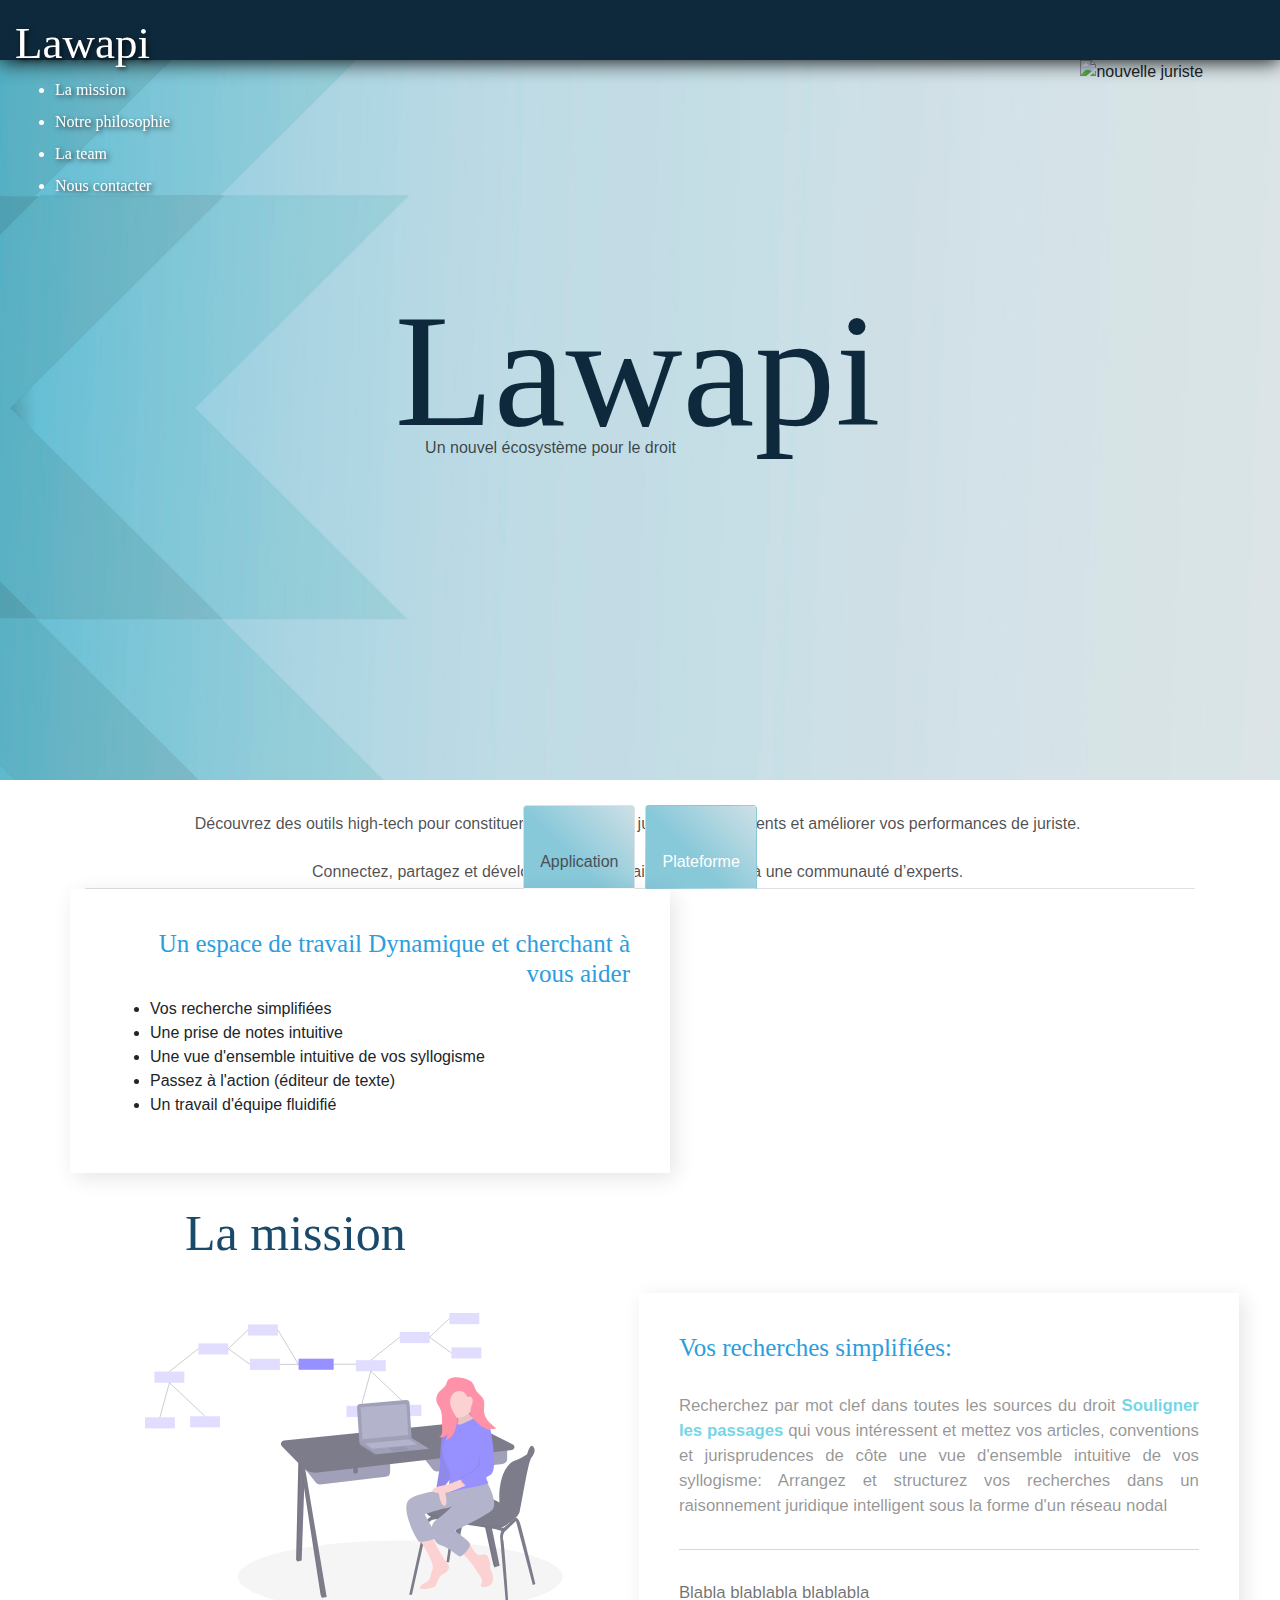
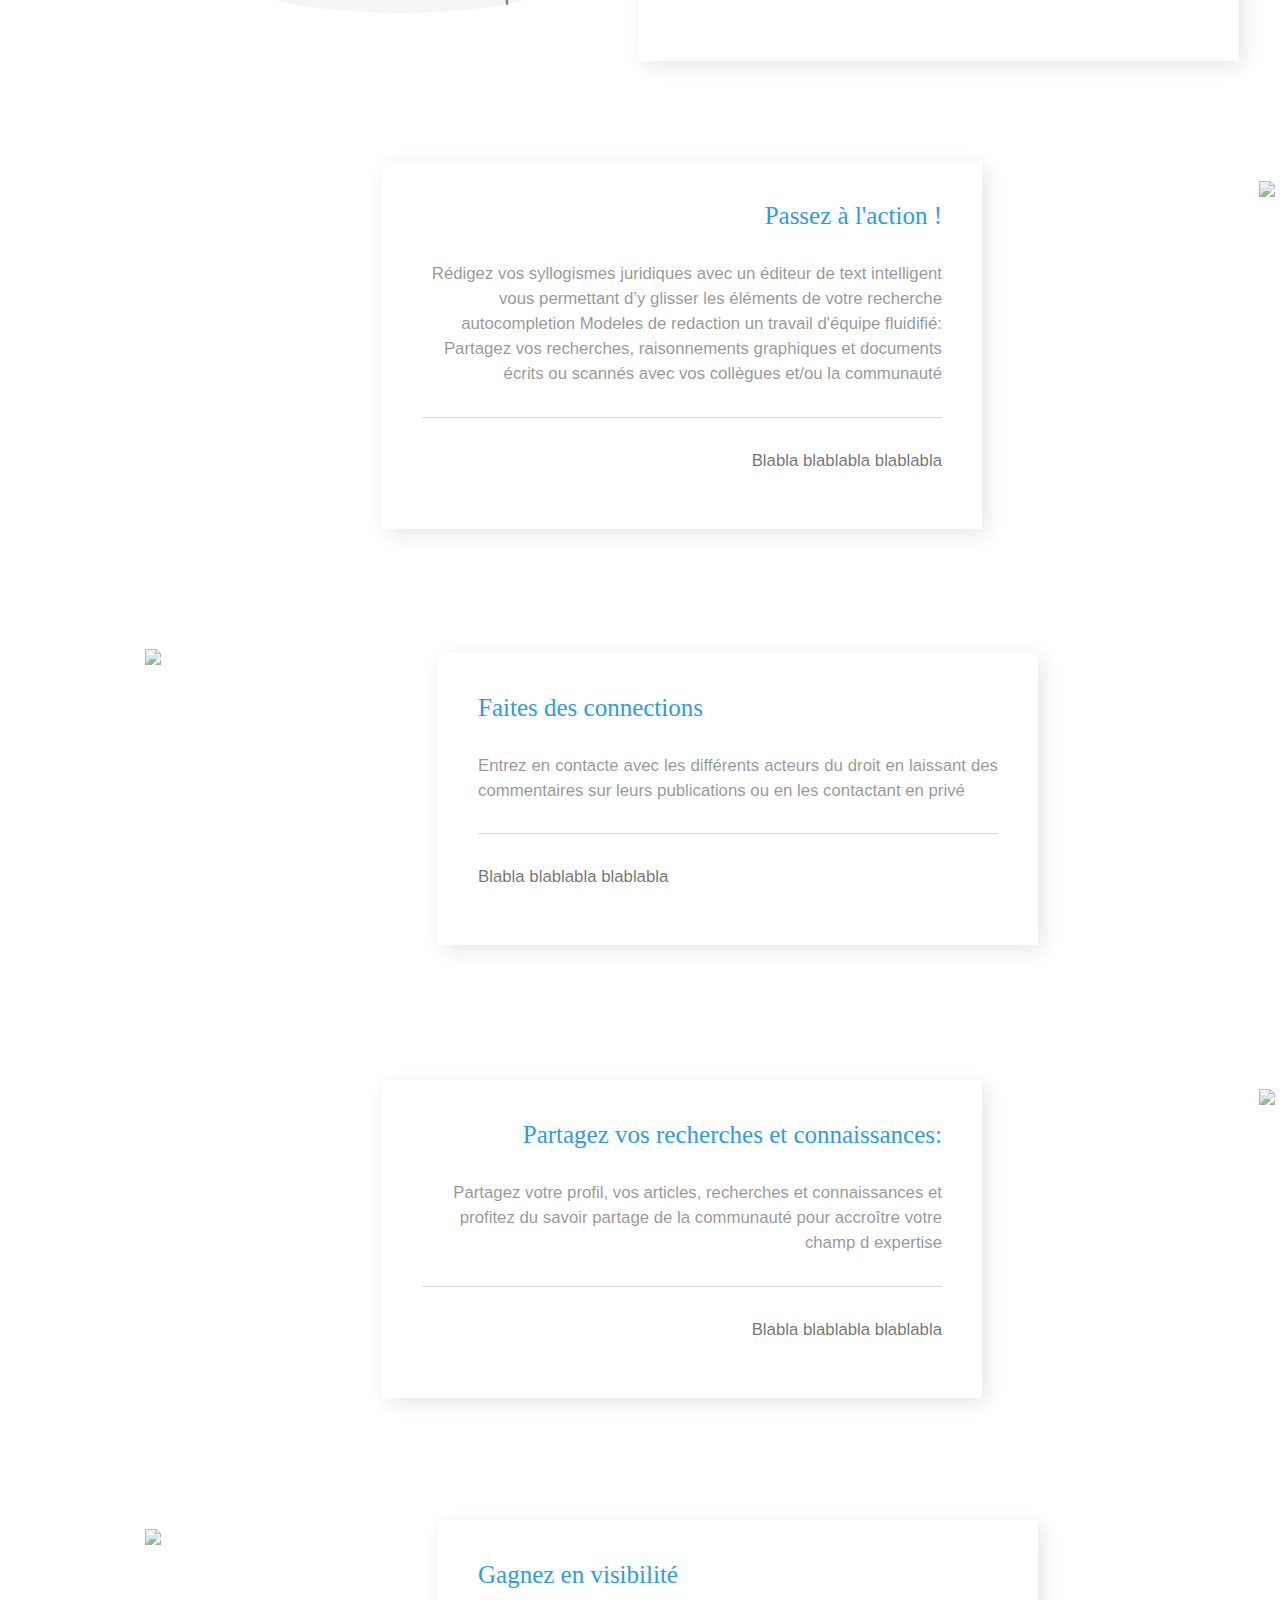
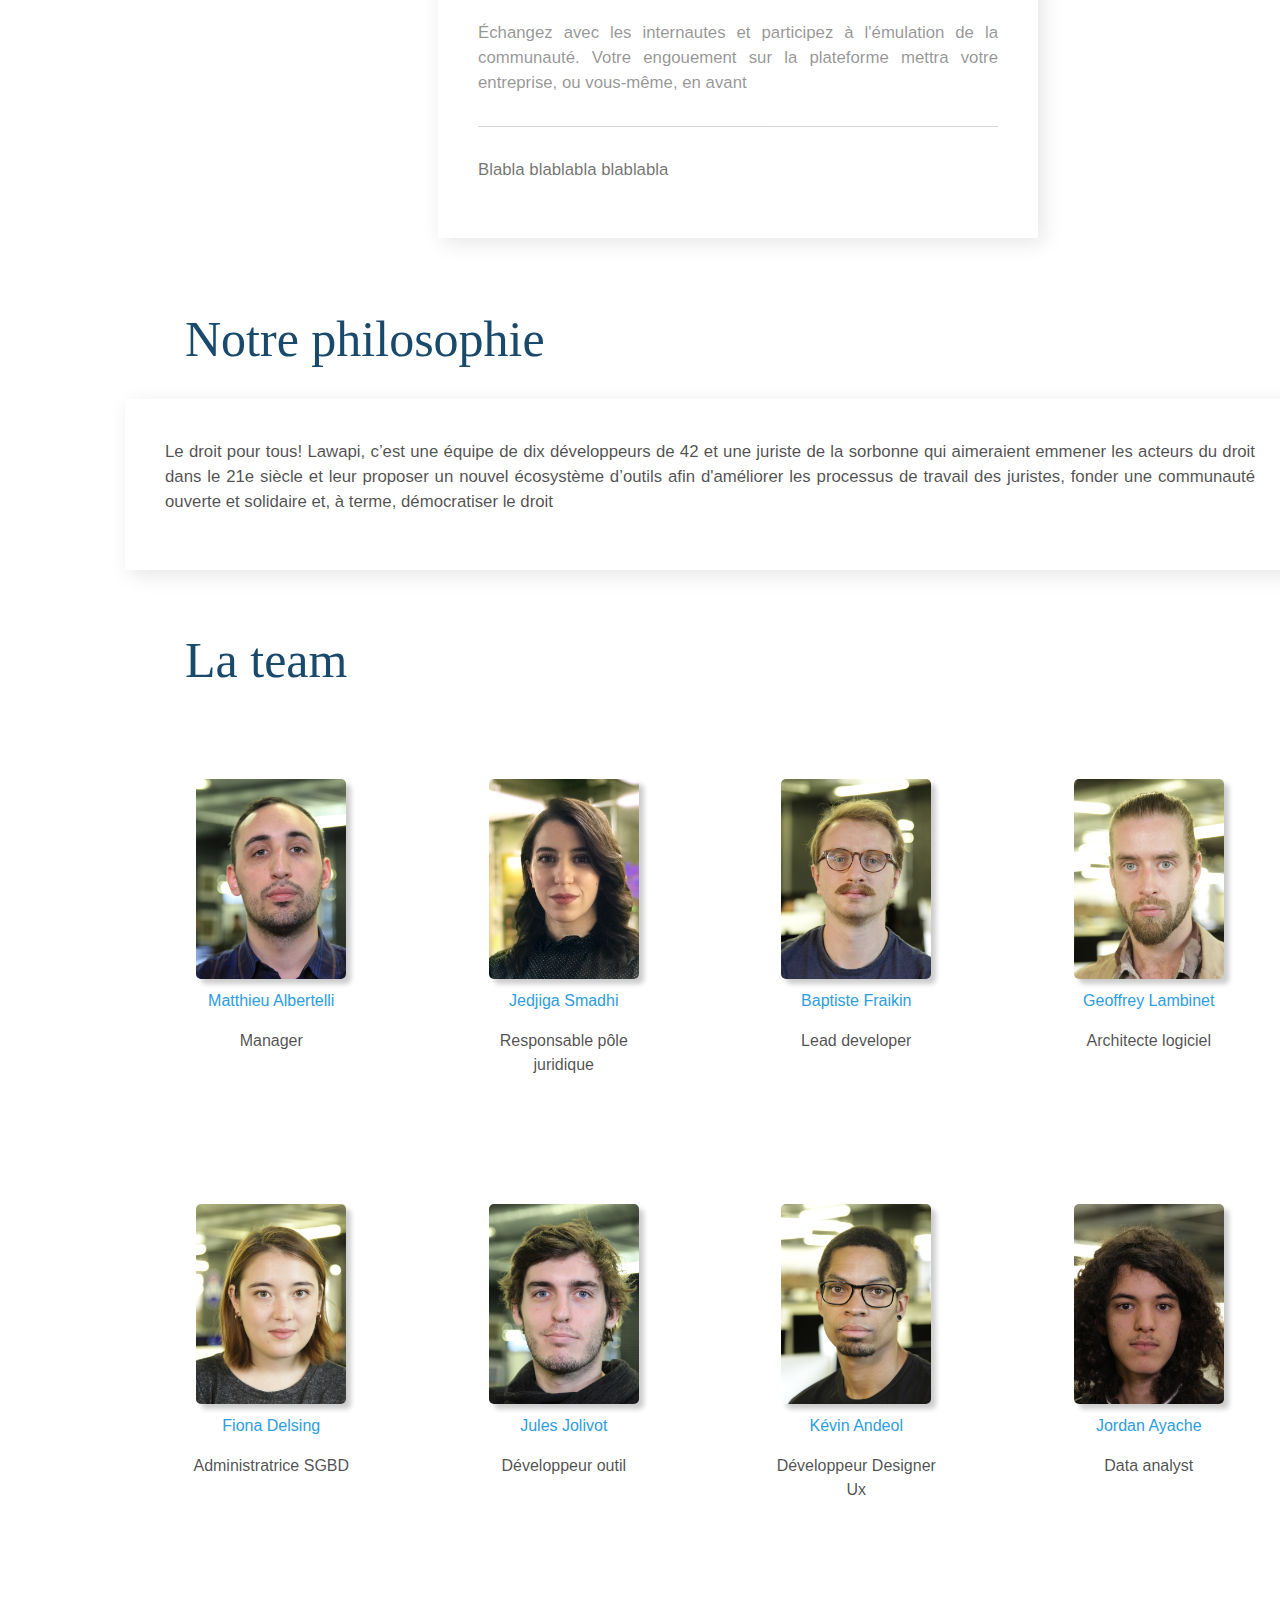
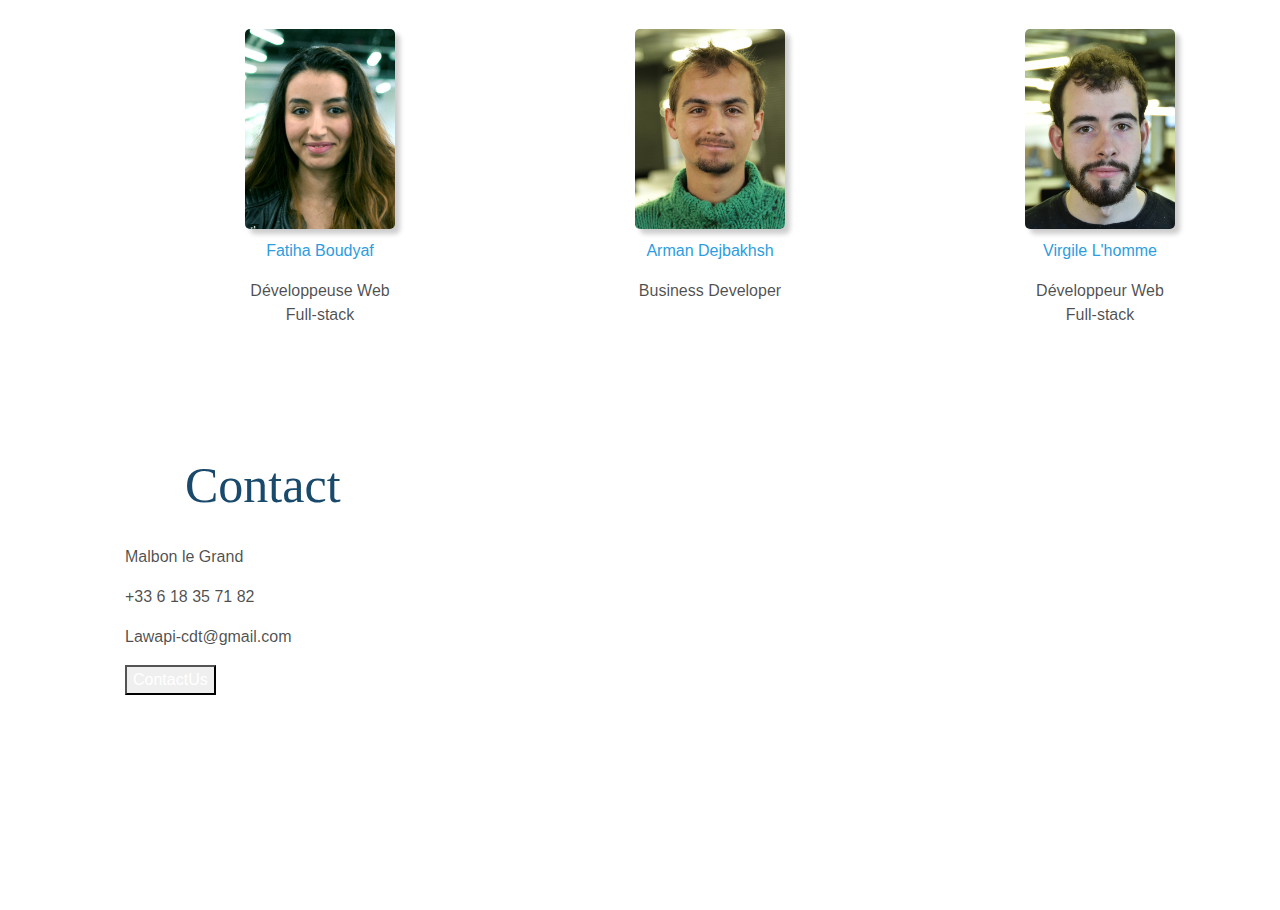
==== commit d04c00ef: "ugly button but typeform is not ulgy anymore at the bottom of the page" ====
--- a/index.html
+++ b/index.html
@@ -5,56 +5,94 @@
         <title>
             Lawapi
         </title>
-        <link rel="stylesheet" type="text/css" href="css/font_face_ageo.css">
         <link rel="stylesheet" href="https://use.fontawesome.com/releases/v5.8.1/css/all.css" integrity="sha384-50oBUHEmvpQ+1lW4y57PTFmhCaXp0ML5d60M1M7uH2+nqUivzIebhndOJK28anvf" crossorigin="anonymous">
         <link rel="stylesheet" href="https://stackpath.bootstrapcdn.com/bootstrap/4.3.1/css/bootstrap.min.css" integrity="sha384-ggOyR0iXCbMQv3Xipma34MD+dH/1fQ784/j6cY/iJTQUOhcWr7x9JvoRxT2MZw1T" crossorigin="anonymous">
         <link rel="stylesheet" type="text/css" href="css/font_face_ageo.css">
 
         <link rel="stylesheet" type="text/css" href="css/reset.css">
         <link rel="stylesheet" type="text/css" href="css/media.css">
+        <link rel="stylesheet" type="text/css" href="css/tab.css">
         <link rel="stylesheet" type="text/css" href="css/style.css">
-        <link rel="stylesheet" type="text/css" href="css/tab.css">
+
         <link rel="stylesheet" type="text/css" href="css/responsive.css">
-
     </head>
     <body>
+
         <header>
             <div class="wrap">
+
                 <div id="title">
                     Lawapi
                 </div>
-                <menu>
-                    <a href="#mission">
-                        <span>La </span>mission
-                    </a>
-                    <a href="#philosophie">
-                        <span>Notre </span>philosophie
-                    </a>
-                    <a href="#team">
-                        <span>La </span>team
-                    </a>
-                    <a href="#contact" class="right">
-                        <span>Nous </span>contact<span>er</span>
-                    </a>
-                </menu>
+
+                <label for="dropdown" id="dropdown_button">
+                    <i id="drop_on" class="fas fa-bars drop_on"></i>
+                    <i id="drop_off" class="fas fa-times drop_off"></i>
+                </label>
+                <script>
+                    function onchange_drop(e){
+                        if (e.checked)
+                        {
+                            document.getElementById("drop_on").style = "display:none";
+                            document.getElementById("drop_off").style = "display:inline-block";
+                        }
+                        else
+                        {
+                            document.getElementById("drop_on").style = "display:inline-block";
+                            document.getElementById("drop_off").style = "display:none";
+                        }
+                    }
+
+                </script>
+                <input id="dropdown" type="checkbox" onchange="onchange_drop(this)">
+
+                <ul>
+                    <li>
+                        <label for="dropdown" id="menu_1" onclick="window.location.hash='mission'">
+                            <span>La </span>mission
+                            <input href="#mission" id="menu_1" type="checkbox">
+                        </label>
+                    </li>
+                    <li>
+                        <label for="dropdown" id="menu_2" onclick="window.location.hash='philosophie'">
+                            <span>Notre </span>philosophie
+                            <input href="#mission" id="menu2" type="checkbox">
+                        </label>
+                    </li>
+                    <li>
+                        <label for="dropdown" id="menu_3" onclick="window.location.hash='team'">
+                            <span>La </span>team
+                            <input href="#mission" id="menu_3" type="checkbox">
+                        </label>
+                    </li>
+                    <li>
+                        <label for="dropdown" id="menu_4" onclick="window.location.hash='contact'">
+                            <span>Nous </span>contact<span>er</span>
+                            <input href="#mission" id="menu_4" type="checkbox">
+                        </label>
+                    </li>
+                </ul>
             </div>
         </header>
         <section id="tagline">
             <div>
-                <img src="media/undraw_software_engineer_lvl5.svg" alt="nouvelle juriste"> 
+                <img src="media/undraw_prototyping_process_rswj.svg" alt="nouvelle juriste"> 
             </div>
-            <div>
+            <div id="law">
                 <p id="lawapi">
                 Lawapi
                 </p>
                 <p id="punchline">
-                Un nouvel écosystème pour le droit </br>
-                Découvrez des outils high-tech pour constituer des syllogisme juridiques intelligents et améliorer vos performances de juriste.</br>
+                Un nouvel écosystème pour le droit
+                </p>
+                <p id="punchline_describ">
+                Découvrez des outils high-tech pour constituer des syllogisme juridiques intelligents et améliorer vos performances de juriste.
+                <br>
+                <br>
                 Connectez, partagez et développez vos connaissances grâce à une communauté d’experts.
                 </p>
             </div>
         </section>
-
         <!--================Tab area =================-->
         <section class="recent_update_area">
             <div class="container">
@@ -78,334 +116,327 @@
                     <div class="tab-content" id="myTabContent">
                         <div class="tab-pane fade active show" id="home" role="tabpanel" aria-labelledby="home-tab">
                             <div class="row recent_update_text align-items-center">
-                                <div class="col-lg-5">
+                                <article>
                                     <div class="common_style">
-                                        <p class="line">Application</p>
-                                        <h3>Un espace de travail <br /> Dynamique et cherchant à vous aider</h3>
+                                        <h2>Un espace de travail Dynamique et cherchant à vous aider</h3>
                                         <ul>
-                                            <li> vos recherche simplifiées</li>
-                                            <li> une prise de notes intuitive</li>
-                                            <li> une vue d'ensemble intuitive de vos syllogisme </li>
-                                            <li>passez à l'action  (éditeur de texte)</li>
-                                            <li>un travail d'équipe fluidifié</li>
+                                            <li>Vos recherche simplifiées</li>
+                                            <li>Une prise de notes intuitive</li>
+                                            <li>Une vue d'ensemble intuitive de vos syllogisme </li>
+                                            <li>Passez à l'action  (éditeur de texte)</li>
+                                            <li>Un travail d'équipe fluidifié</li>
                                         </ul>
                                     </div>
-                                </div>
+                                </article>
                             </div>
                         </div>
                         <div class="tab-pane fade" id="profile" role="tabpanel" aria-labelledby="profile-tab">
                             <div class="row recent_update_text align-items-center">
-                                <div class="col-lg-5">
+                                <article>
                                     <div class="common_style">
-                                        <p class="line">Plateforme</p>
-                                        <h3>Une plateforme de partage <br /> Pour communiquer entre juriste et equipe</h3>
+                                        <h2>Une plateforme de partage Pour communiquer entre juriste et equipe</h3>
                                         <ul>
-                                            <li>gagnez en visibilité</li>
-                                            <li>faites des connections </li>
-                                            <li>partagez vos recherches et connaissances  </li>
+                                            <li>Gagnez en visibilité</li>
+                                            <li>Faites des connections </li>
+                                            <li>Partagez vos recherches et connaissances  </li>
                                         </ul>
                                     </div>
-                                </div>
+                                </article>
                             </div>
                         </div>
-                    </div>
-                </div>
-            </div>
-        </section>
-        <!-- tab area -->
-
-        <main class="wrap">
-            <section id="mission">
-                <h1>
-                    La mission
-                </h1>
-                <article>
-                    <img src="media/data.png">
-                    <div>
-                        <h2>
-                            vos recherches simplifiées:
-                        </h2>
-                        <p>
-                        Recherchez par mot clef dans toutes les sources du droit
-                        <span>Souligner les passages</span> qui vous intéressent et mettez vos articles,
-                        conventions et jurisprudences de côte une vue d'ensemble intuitive
-                        de vos syllogisme: Arrangez et structurez vos recherches dans un
-                        raisonnement juridique intelligent sous la forme d'un réseau nodal
-                        </p>
-                        <p>
-                        Blabla blablabla blablabla
-                        </p>
-                    </div>
-                </article>
-                <article>
-                    <img src="media/working.png">
-                    <div>
-                        <h2>
-                            passez à l'action !
-                        </h2>
-                        <p>
-                        Rédigez vos syllogismes juridiques avec un éditeur de text intelligent vous permettant d’y glisser les éléments de votre recherche autocompletion Modeles de redaction un travail d'équipe fluidifié: Partagez vos recherches, raisonnements graphiques et documents écrits ou scannés avec vos collègues et/ou la communauté
-                        </p>
-                        <p>
-                        Blabla blablabla blablabla
-                        </p>
-                    </div>
-                </article>
-                <article>
-                    <img src="media/work.png">
-                    <div>
-                        <h2>
-                            faites des connections
-                        </h2>
-                        <p>
-                        Entrez en contacte avec les différents acteurs du droit en laissant des commentaires sur leurs publications ou en les contactant en privé
-                        </p>
-                        <p>
-                        Blabla blablabla blablabla
-                        </p>
-                    </div>
-                </article>
-                <article>
-                    <img src="media/enginer.png">
-                    <div>
-                        <h2>
-                            partagez vos recherches et connaissances:
-                        </h2>
-                        <p>
-                        Partagez votre profil, vos articles, recherches et connaissances et profitez du savoir partage de la communauté pour accroître votre champ d expertise
-                        </p>
-                        <p>
-                        Blabla blablabla blablabla
-                        </p>
-                    </div>
-                </article>
-                <article>
-                    <img src="media/enginer.png">
-                    <div>
-                        <h2>
-                            gagnez en visibilité
-                        </h2>
-                        <p>
-                        Échangez avec les internautes et participez à l'émulation de la communauté. Votre engouement sur la plateforme mettra votre entreprise, ou vous-même, en avant
-                        </p>
-                        <p>
-                        Blabla blablabla blablabla
-                        </p>
-                    </div>
-                </article>
-            </section>
-
-            <section id="philosophie">
-                <h1>
-                    Notre philosophie
-                </h1>
-                <article>
-                    <p>
-                    Le droit pour tous!
-                    Lawapi, c’est une équipe de dix développeurs de 42 et une juriste de la sorbonne qui aimeraient emmener les acteurs du droit dans le 21e siècle et leur proposer un nouvel écosystème d’outils afin d'améliorer les processus de travail des juristes, fonder une communauté ouverte et solidaire et, à terme, démocratiser le droit
-                    </p>
-                </article>
-            </section>
-
-
-            <section id="team">
-                <h1>
-                    La team
-                </h1>
-                <div>
-
-                    <div>
-                        <img src="media/team/malberte.jpg">
-                        <p>
-                        <span class="firstname">
-                            Matthieu
-                        </span>
-                        <span class="lastname">
-                            Albertelli
-                        </span>
-                        </p>
-                        <p class="post">
-                        Manager
-                        </p>
-                    </div>
-                    <div>
-                        <img src="media/team/jsmadhi.jpg">
-                        <p>
-                        <span class="firstname">
-                            Jedjiga 
-                        </span>
-                        <span class="lastname">
-                            Smadhi
-                        </span>
-                        </p>
-                        <p class="post">
-                        Responsable pôle juridique
-                        </p>
-                    </div>
-                    <div>
-                        <img src="media/team/bafraiki.jpg">
-                        <p>
-                        <span class="firstname">
-                            Baptiste
-                        </span>
-                        <span class="lastname">
-                            Fraikin
-                        </span>
-                        </p>
-                        <p class="post">
-                        lead developer
-                        </p>
-                    </div>
-                    <div>
-                        <img src="media/team/gelambin.jpg">
-                        <p>
-                        <span class="firstname">
-                            Geoffrey
-                        </span>
-                        <span class="lastname">
-                            Lambinet
-                        </span>
-                        </p>
-                        <p class="post">
-                        Architecte logiciel
-                        </p>
-                    </div>
-                    <div>
-                        <img src="media/team/fdelsing.jpg">
-                        <p>
-                        <span class="firstname">
-                            Fiona
-                        </span>
-                        <span class="lastname">
-                            Delsing
-                        </span>
-                        </p>
-                        <p class="post">
-                        Administratrice SGBD
-                        </p>
-                    </div>
-                    <div>
-                        <img src="media/team/jjolivot.jpg">
-                        <p>
-                        <span class="firstname">
-                            Jules
-                        </span>
-                        <span class="lastname">
-                            Jolivot
-                        </span>
-                        </p>
-                        <p class="post">
-                        Développeur outil
-                        </p>
-                    </div>
-                    <div>
-                        <img src="media/team/kandeol.jpg">
-                        <p>
-                        <span class="firstname">
-                            Kévin
-                        </span>
-                        <span class="lastname">
-                            Andeol
-                        </span>
-                        </p>
-                        <p class="post">
-                        Développeur Designer Ux
-                        </p>
-                    </div>
-                    <div>
-                        <img src="media/team/jayache.jpg">
-                        <p>
-                        <span class="firstname">
-                            Jordan
-                        </span>
-                        <span class="lastname">
-                            Ayache
-                        </span>
-                        </p>
-                        <p class="post">
-                        Data analyst
-                        </p>
-                    </div>
-                    <div>
-                        <img src="media/team/fboudyaf.jpg">
-                        <p>
-                        <span class="firstname">
-                            Fatiha
-                        </span>
-                        <span class="lastname">
-                            Boudyaf
-                        </span>
-                        </p>
-                        <p class="post">
-                        Développeuse Web Full-stack
-                        </p>
-                    </div>
-                    <div>
-                        <img src="media/team/adejbakh.jpg">
-                        <p>
-                        <span class="firstname">
-                            Arman
-                        </span>
-                        <span class="lastname">
-                            Dejbakhsh
-                        </span>
-                        </p>
-                        <p class="post">
-                        Business Developer
-                        </p>
-                    </div>
-                    <div>
-                        <img src="media/team/vlhomme.jpg">
-                        <p>
-                        <span class="firstname">
-                            Virgile
-                        </span>
-                        <span class="lastname">
-                            L'homme
-                        </span>
-                        </p>
-                        <p class="post">
-                        Développeur Web Full-stack
-                        </p>
-                    </div>
-                </div>
-            </section>
-
-            <section id="contact">
-                <h1>
-                    Contact
-                </h1>
-                <div id="tel">
-                    <p>
-                    Malbon le Grand
-                    </p>
-                    <p>
-                    +33 6 18 35 71 82
-                    </p>
-                    <p>
-                    lawapi-cdt@gmail.com
-                    </p>
-                </div>
-            </section>
-
-            <section id="partners">
-                <div class="partners">
-                    <div id="quarante_deux">
-                    </div>
-                    <div id="matrice_ddt">
-                    </div>
-                    <div id="dalloz">
-                    </div>
-                    <div id="editions_legislative">
-                    </div>
-                    <div id="els">
-                    </div>
-                </div>
-            </section>
-        </main>
-        <div class="typeform-widget" data-url="https://fraikinbaptistie.typeform.com/to/p9NFgS" style="width: 100%; height: 500px;"></div> <script> (function() { var qs,js,q,s,d=document, gi=d.getElementById, ce=d.createElement, gt=d.getElementsByTagName, id="typef_orm", b="https://embed.typeform.com/"; if(!gi.call(d,id)) { js=ce.call(d,"script"); js.id=id; js.src=b+"embed.js"; q=gt.call(d,"script")[0]; q.parentNode.insertBefore(js,q) } })() </script> <div style="font-family: Sans-Serif;font-size: 12px;color: #999;opacity: 0.5; padding-top: 5px;"> powered by <a href="https://admin.typeform.com/signup?utm_campaign=p9NFgS&utm_source=typeform.com-13775910-Basic&utm_medium=typeform&utm_content=typeform-embedded-poweredbytypeform&utm_term=EN" style="color: #999" target="_blank">Typeform</a> </div>
-        <script src="https://code.jquery.com/jquery-3.3.1.slim.min.js" integrity="sha384-q8i/X+965DzO0rT7abK41JStQIAqVgRVzpbzo5smXKp4YfRvH+8abtTE1Pi6jizo" crossorigin="anonymous"></script>
-        <script src="https://cdnjs.cloudflare.com/ajax/libs/popper.js/1.14.7/umd/popper.min.js" integrity="sha384-UO2eT0CpHqdSJQ6hJty5KVphtPhzWj9WO1clHTMGa3JDZwrnQq4sF86dIHNDz0W1" crossorigin="anonymous"></script>
-        <script src="https://stackpath.bootstrapcdn.com/bootstrap/4.3.1/js/bootstrap.min.js" integrity="sha384-JjSmVgyd0p3pXB1rRibZUAYoIIy6OrQ6VrjIEaFf/nJGzIxFDsf4x0xIM+B07jRM" crossorigin="anonymous"></script>
+                        <!-- tab area -->
+
+                        <main class="wrap">
+                            <section id="mission">
+                                <h1>
+                                    La mission
+                                </h1>
+                                <article>
+                                    <img src="media/undraw_software_engineer_lvl5.svg" alt="nouvelle juriste"> 
+                                    <div>
+                                        <h2>
+                                            vos recherches simplifiées:
+                                        </h2>
+                                        <p>
+                                        Recherchez par mot clef dans toutes les sources du droit
+                                        <span>Souligner les passages</span> qui vous intéressent et mettez vos articles,
+                                        conventions et jurisprudences de côte une vue d'ensemble intuitive
+                                        de vos syllogisme: Arrangez et structurez vos recherches dans un
+                                        raisonnement juridique intelligent sous la forme d'un réseau nodal
+                                        </p>
+                                        <p>
+                                        Blabla blablabla blablabla
+                                        </p>
+                                    </div>
+                                </article>
+                                <article>
+                                    <img src="media/undraw_process_e90d.svg">
+                                    <div>
+                                        <h2>
+                                            passez à l'action !
+                                        </h2>
+                                        <p>
+                                        Rédigez vos syllogismes juridiques avec un éditeur de text intelligent vous permettant d’y glisser les éléments de votre recherche autocompletion Modeles de redaction un travail d'équipe fluidifié: Partagez vos recherches, raisonnements graphiques et documents écrits ou scannés avec vos collègues et/ou la communauté
+                                        </p>
+                                        <p>
+                                        Blabla blablabla blablabla
+                                        </p>
+                                    </div>
+                                </article>
+                                <article>
+                                    <img src="media/undraw_personal_text_vkd8.svg">
+                                    <div>
+                                        <h2>
+                                            faites des connections
+                                        </h2>
+                                        <p>
+                                        Entrez en contacte avec les différents acteurs du droit en laissant des commentaires sur leurs publications ou en les contactant en privé
+                                        </p>
+                                        <p>
+                                        Blabla blablabla blablabla
+                                        </p>
+                                    </div>
+                                </article>
+                                <article>
+                                    <img src="media/undraw_task_31wc.svg">
+                                    <div>
+                                        <h2>
+                                            partagez vos recherches et connaissances:
+                                        </h2>
+                                        <p>
+                                        Partagez votre profil, vos articles, recherches et connaissances et profitez du savoir partage de la communauté pour accroître votre champ d expertise
+                                        </p>
+                                        <p>
+                                        Blabla blablabla blablabla
+                                        </p>
+                                    </div>
+                                </article>
+                                <article>
+                                    <img src="media/undraw_hire_te5y.svg">
+                                    <div>
+                                        <h2>
+                                            gagnez en visibilité
+                                        </h2>
+                                        <p>
+                                        Échangez avec les internautes et participez à l'émulation de la communauté. Votre engouement sur la plateforme mettra votre entreprise, ou vous-même, en avant
+                                        </p>
+                                        <p>
+                                        Blabla blablabla blablabla
+                                        </p>
+                                    </div>
+                                </article>
+                            </section>
+
+                            <section id="philosophie">
+                                <h1>
+                                    Notre philosophie
+                                </h1>
+                                <article>
+                                    <p>
+                                    Le droit pour tous!
+                                    Lawapi, c’est une équipe de dix développeurs de 42 et une juriste de la sorbonne qui aimeraient emmener les acteurs du droit dans le 21e siècle et leur proposer un nouvel écosystème d’outils afin d'améliorer les processus de travail des juristes, fonder une communauté ouverte et solidaire et, à terme, démocratiser le droit
+                                    </p>
+                                </article>
+                            </section>
+
+                            <section id="team">
+                                <h1>
+                                    La team
+                                </h1>
+                                <div>
+
+                                    <div>
+                                        <img src="media/team/malberte.jpg">
+                                        <p>
+                                        <span class="firstname">
+                                            Matthieu
+                                        </span>
+                                        <span class="lastname">
+                                            Albertelli
+                                        </span>
+                                        </p>
+                                        <p class="post">
+                                        Manager
+                                        </p>
+                                    </div>
+                                    <div>
+                                        <img src="media/team/jsmadhi.jpg">
+                                        <p>
+                                        <span class="firstname">
+                                            Jedjiga 
+                                        </span>
+                                        <span class="lastname">
+                                            Smadhi
+                                        </span>
+                                        </p>
+                                        <p class="post">
+                                        Responsable pôle juridique
+                                        </p>
+                                    </div>
+                                    <div>
+                                        <img src="media/team/bafraiki.jpg">
+                                        <p>
+                                        <span class="firstname">
+                                            Baptiste
+                                        </span>
+                                        <span class="lastname">
+                                            Fraikin
+                                        </span>
+                                        </p>
+                                        <p class="post">
+                                        lead developer
+                                        </p>
+                                    </div>
+                                    <div>
+                                        <img src="media/team/gelambin.jpg">
+                                        <p>
+                                        <span class="firstname">
+                                            Geoffrey
+                                        </span>
+                                        <span class="lastname">
+                                            Lambinet
+                                        </span>
+                                        </p>
+                                        <p class="post">
+                                        Architecte logiciel
+                                        </p>
+                                    </div>
+                                    <div>
+                                        <img src="media/team/fdelsing.jpg">
+                                        <p>
+                                        <span class="firstname">
+                                            Fiona
+                                        </span>
+                                        <span class="lastname">
+                                            Delsing
+                                        </span>
+                                        </p>
+                                        <p class="post">
+                                        Administratrice SGBD
+                                        </p>
+                                    </div>
+                                    <div>
+                                        <img src="media/team/jjolivot.jpg">
+                                        <p>
+                                        <span class="firstname">
+                                            Jules
+                                        </span>
+                                        <span class="lastname">
+                                            Jolivot
+                                        </span>
+                                        </p>
+                                        <p class="post">
+                                        Développeur outil
+                                        </p>
+                                    </div>
+                                    <div>
+                                        <img src="media/team/kandeol.jpg">
+                                        <p>
+                                        <span class="firstname">
+                                            Kévin
+                                        </span>
+                                        <span class="lastname">
+                                            Andeol
+                                        </span>
+                                        </p>
+                                        <p class="post">
+                                        Développeur Designer Ux
+                                        </p>
+                                    </div>
+                                    <div>
+                                        <img src="media/team/jayache.jpg">
+                                        <p>
+                                        <span class="firstname">
+                                            Jordan
+                                        </span>
+                                        <span class="lastname">
+                                            Ayache
+                                        </span>
+                                        </p>
+                                        <p class="post">
+                                        Data analyst
+                                        </p>
+                                    </div>
+                                    <div>
+                                        <img src="media/team/fboudyaf.jpg">
+                                        <p>
+                                        <span class="firstname">
+                                            Fatiha
+                                        </span>
+                                        <span class="lastname">
+                                            Boudyaf
+                                        </span>
+                                        </p>
+                                        <p class="post">
+                                        Développeuse Web Full-stack
+                                        </p>
+                                    </div>
+                                    <div>
+                                        <img src="media/team/adejbakh.jpg">
+                                        <p>
+                                        <span class="firstname">
+                                            Arman
+                                        </span>
+                                        <span class="lastname">
+                                            Dejbakhsh
+                                        </span>
+                                        </p>
+                                        <p class="post">
+                                        Business Developer
+                                        </p>
+                                    </div>
+                                    <div>
+                                        <img src="media/team/vlhomme.jpg">
+                                        <p>
+                                        <span class="firstname">
+                                            Virgile
+                                        </span>
+                                        <span class="lastname">
+                                            L'homme
+                                        </span>
+                                        </p>
+                                        <p class="post">
+                                        Développeur Web Full-stack
+                                        </p>
+                                    </div>
+                                </div>
+                            </section>
+
+                            <section id="contact">
+                                <h1>
+                                    Contact
+                                </h1>
+                                <div id="tel">
+                                    <p>
+                                    Malbon le Grand
+                                    </p>
+                                    <p>
+                                    +33 6 18 35 71 82
+                                    </p>
+                                    <p>
+                                    lawapi-cdt@gmail.com
+                                    </p>
+                                </div>
+                  <button>  <a href="typeform.html" target="_blank">ContactUs</a></button>
+                            </section>
+
+                            <section id="partners">
+                                <div class="partners">
+                                    <div id="quarante_deux">
+                                    </div>
+                                    <div id="matrice_ddt">
+                                    </div>
+                                    <div id="dalloz">
+                                    </div>
+                                    <div id="editions_legislative">
+                                    </div>
+                                    <div id="els">
+                                    </div>
+                                </div>
+                            </section>
+                        </main>
+                        <script src="https://code.jquery.com/jquery-3.3.1.slim.min.js" integrity="sha384-q8i/X+965DzO0rT7abK41JStQIAqVgRVzpbzo5smXKp4YfRvH+8abtTE1Pi6jizo" crossorigin="anonymous"></script>
+                        <script src="https://cdnjs.cloudflare.com/ajax/libs/popper.js/1.14.7/umd/popper.min.js" integrity="sha384-UO2eT0CpHqdSJQ6hJty5KVphtPhzWj9WO1clHTMGa3JDZwrnQq4sF86dIHNDz0W1" crossorigin="anonymous"></script>
+                        <script src="https://stackpath.bootstrapcdn.com/bootstrap/4.3.1/js/bootstrap.min.js" integrity="sha384-JjSmVgyd0p3pXB1rRibZUAYoIIy6OrQ6VrjIEaFf/nJGzIxFDsf4x0xIM+B07jRM" crossorigin="anonymous"></script>
     </body>
 </html>
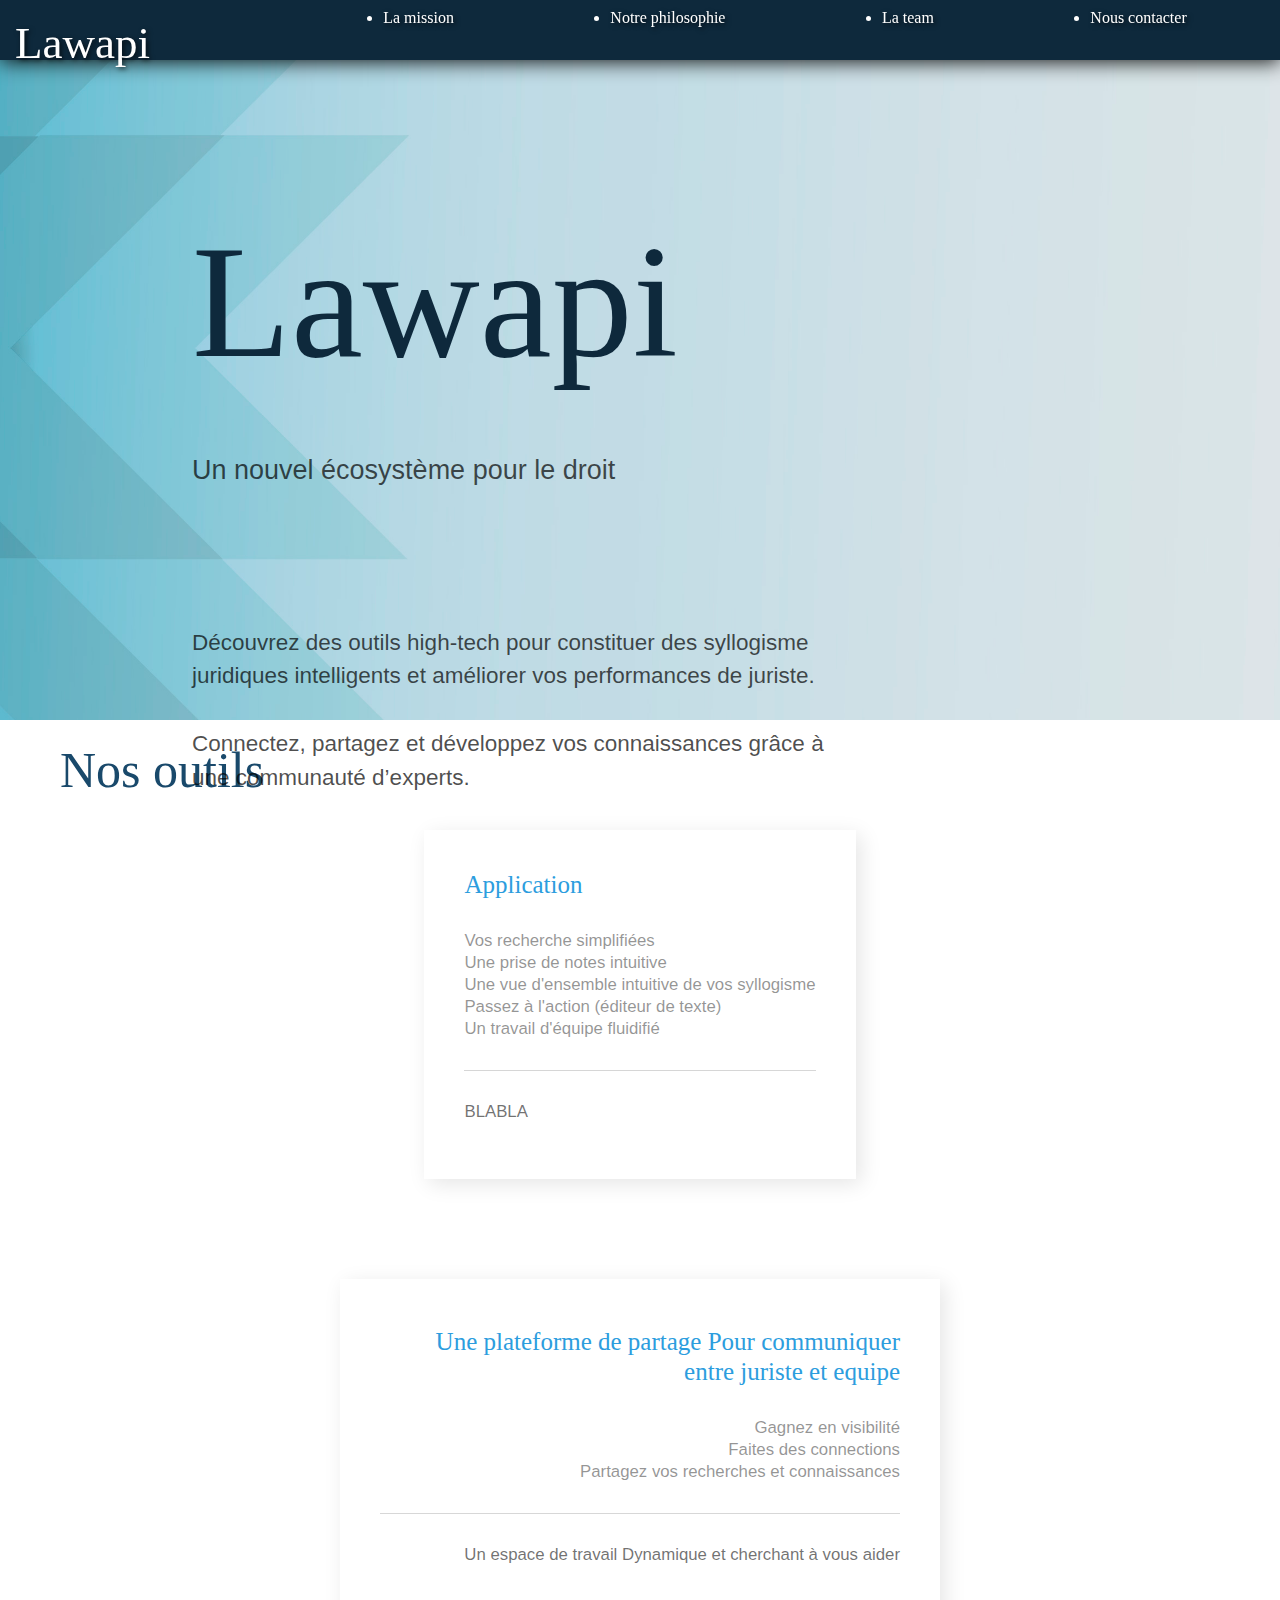
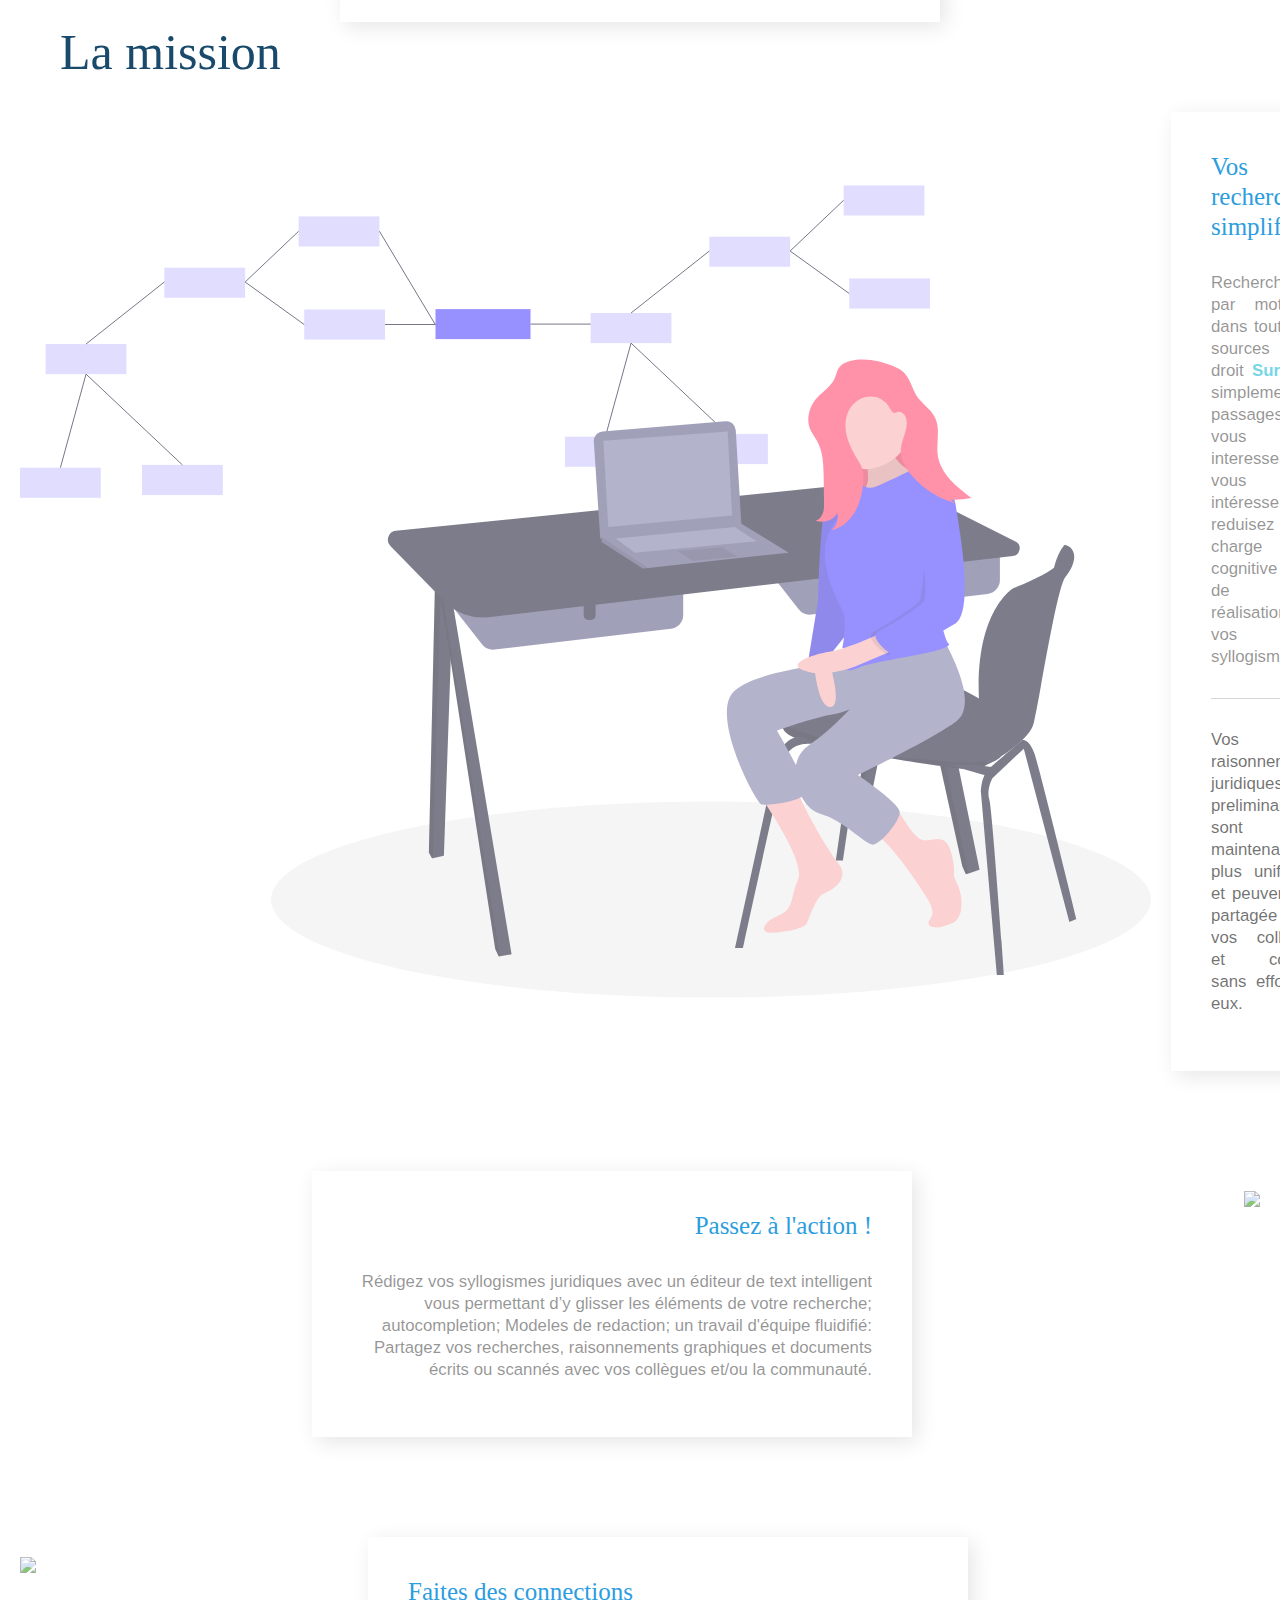
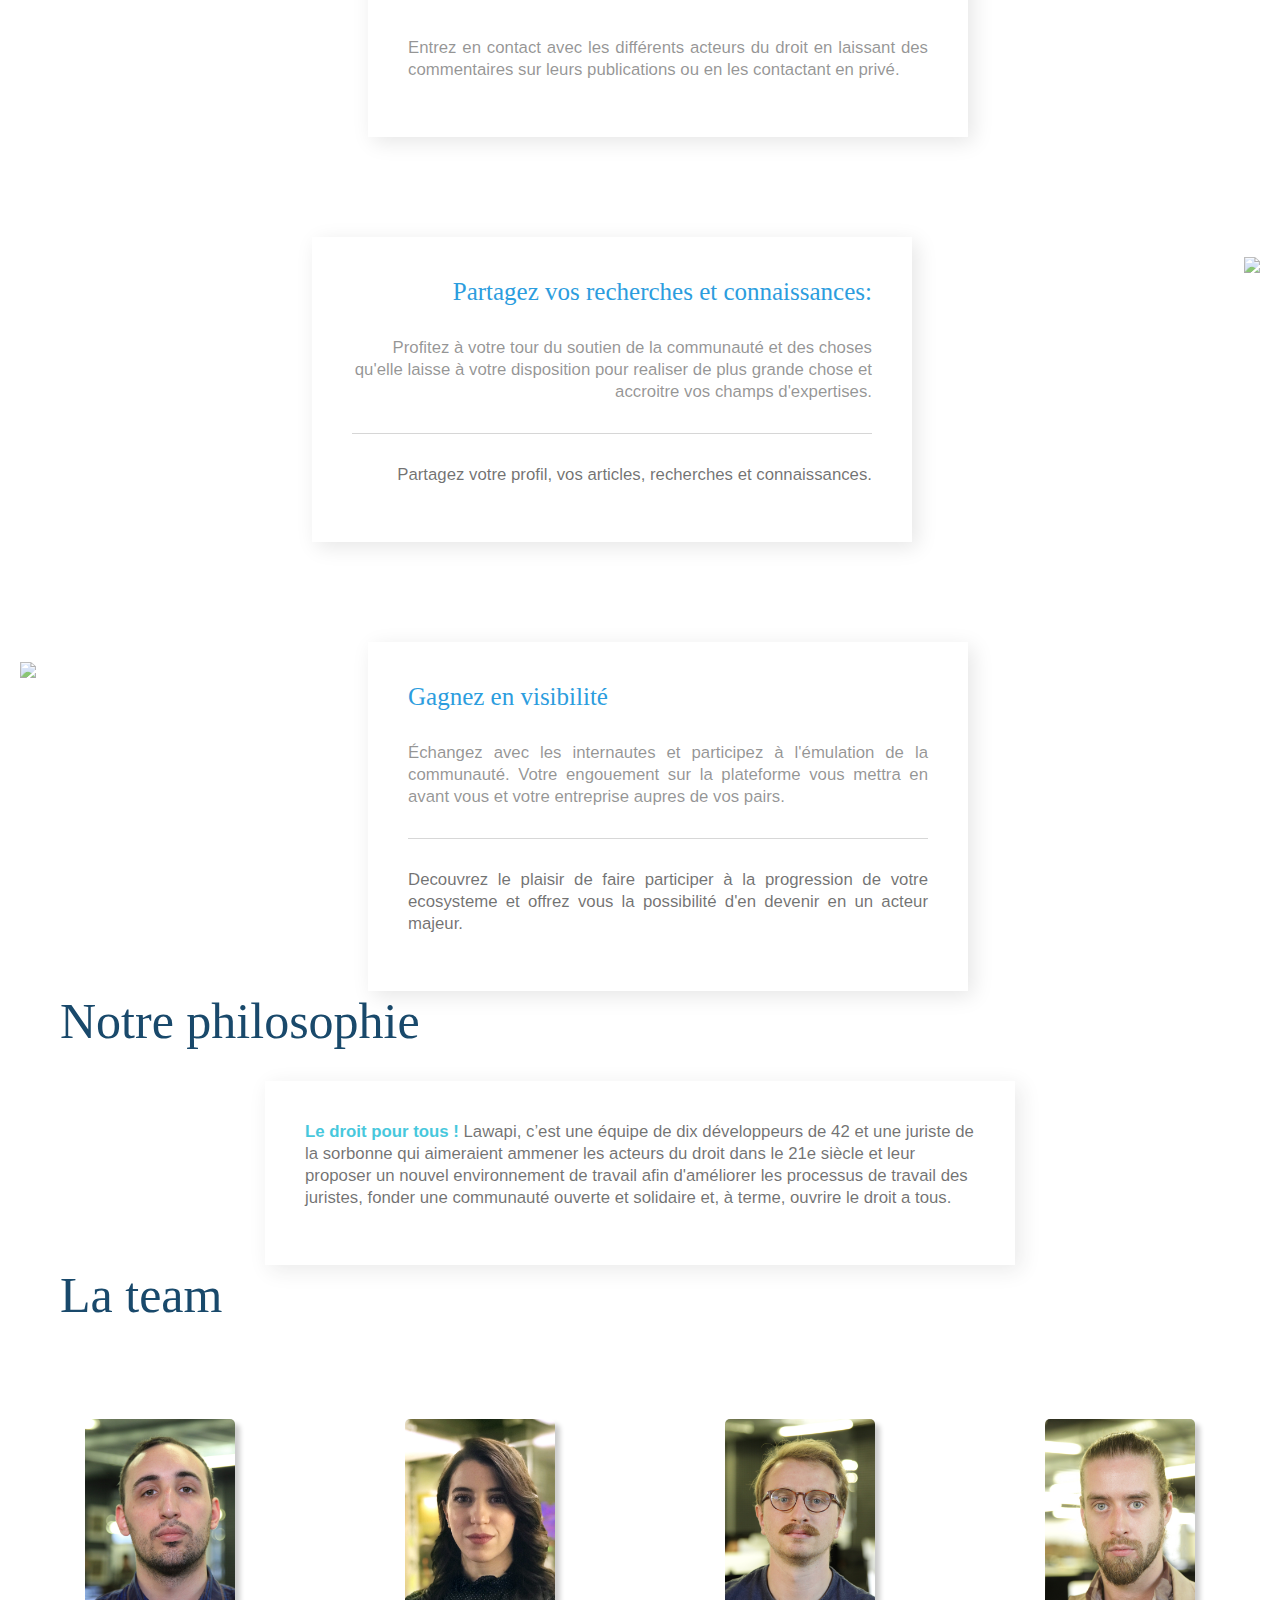
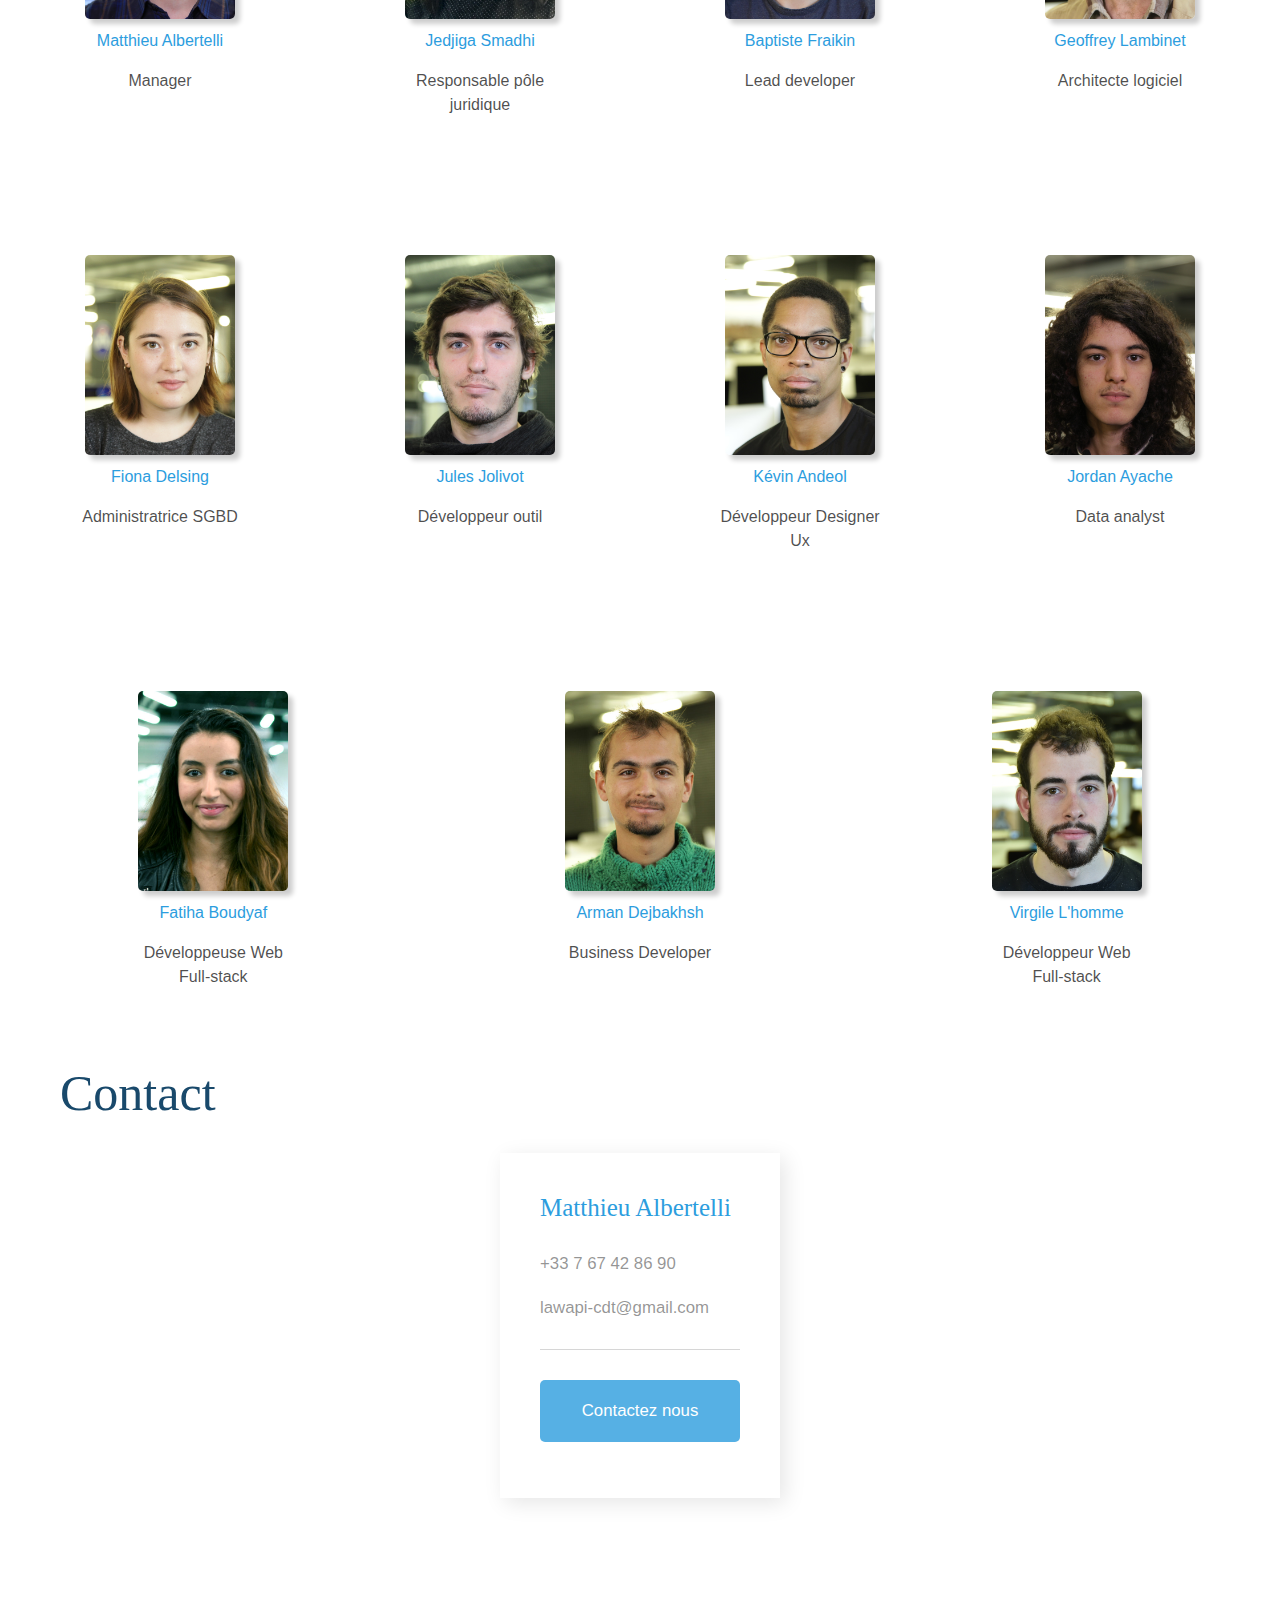
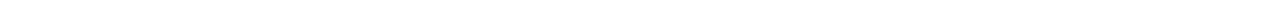
==== commit 00bf4643: "stable" ====
--- a/index.html
+++ b/index.html
@@ -1,442 +1,435 @@
 <!doctype html>
 <html xmlns="http://www.w3.org/1999/xhtml" xml:lang="fr" lang="fr" dir="ltr">
-    <head>
-        <meta charset="UTF-8">
-        <title>
-            Lawapi
-        </title>
-        <link rel="stylesheet" href="https://use.fontawesome.com/releases/v5.8.1/css/all.css" integrity="sha384-50oBUHEmvpQ+1lW4y57PTFmhCaXp0ML5d60M1M7uH2+nqUivzIebhndOJK28anvf" crossorigin="anonymous">
-        <link rel="stylesheet" href="https://stackpath.bootstrapcdn.com/bootstrap/4.3.1/css/bootstrap.min.css" integrity="sha384-ggOyR0iXCbMQv3Xipma34MD+dH/1fQ784/j6cY/iJTQUOhcWr7x9JvoRxT2MZw1T" crossorigin="anonymous">
-        <link rel="stylesheet" type="text/css" href="css/font_face_ageo.css">
-
-        <link rel="stylesheet" type="text/css" href="css/reset.css">
-        <link rel="stylesheet" type="text/css" href="css/media.css">
-        <link rel="stylesheet" type="text/css" href="css/tab.css">
-        <link rel="stylesheet" type="text/css" href="css/style.css">
-
-        <link rel="stylesheet" type="text/css" href="css/responsive.css">
-    </head>
-    <body>
-
-        <header>
-            <div class="wrap">
-
-                <div id="title">
-                    Lawapi
-                </div>
-
-                <label for="dropdown" id="dropdown_button">
-                    <i id="drop_on" class="fas fa-bars drop_on"></i>
-                    <i id="drop_off" class="fas fa-times drop_off"></i>
-                </label>
-                <script>
-                    function onchange_drop(e){
-                        if (e.checked)
-                        {
-                            document.getElementById("drop_on").style = "display:none";
-                            document.getElementById("drop_off").style = "display:inline-block";
-                        }
-                        else
-                        {
-                            document.getElementById("drop_on").style = "display:inline-block";
-                            document.getElementById("drop_off").style = "display:none";
-                        }
-                    }
-
-                </script>
-                <input id="dropdown" type="checkbox" onchange="onchange_drop(this)">
-
-                <ul>
-                    <li>
-                        <label for="dropdown" id="menu_1" onclick="window.location.hash='mission'">
-                            <span>La </span>mission
-                            <input href="#mission" id="menu_1" type="checkbox">
-                        </label>
-                    </li>
-                    <li>
-                        <label for="dropdown" id="menu_2" onclick="window.location.hash='philosophie'">
-                            <span>Notre </span>philosophie
-                            <input href="#mission" id="menu2" type="checkbox">
-                        </label>
-                    </li>
-                    <li>
-                        <label for="dropdown" id="menu_3" onclick="window.location.hash='team'">
-                            <span>La </span>team
-                            <input href="#mission" id="menu_3" type="checkbox">
-                        </label>
-                    </li>
-                    <li>
-                        <label for="dropdown" id="menu_4" onclick="window.location.hash='contact'">
-                            <span>Nous </span>contact<span>er</span>
-                            <input href="#mission" id="menu_4" type="checkbox">
-                        </label>
-                    </li>
-                </ul>
-            </div>
-        </header>
-        <section id="tagline">
-            <div>
-                <img src="media/undraw_prototyping_process_rswj.svg" alt="nouvelle juriste"> 
-            </div>
-            <div id="law">
-                <p id="lawapi">
-                Lawapi
-                </p>
-                <p id="punchline">
-                Un nouvel écosystème pour le droit
-                </p>
-                <p id="punchline_describ">
-                Découvrez des outils high-tech pour constituer des syllogisme juridiques intelligents et améliorer vos performances de juriste.
-                <br>
-                <br>
-                Connectez, partagez et développez vos connaissances grâce à une communauté d’experts.
-                </p>
-            </div>
-        </section>
-        <!--================Tab area =================-->
-        <section class="recent_update_area">
-            <div class="container">
-                <div class="recent_update_inner">
-                    <ul class="nav nav-tabs justify-content-center" id="myTab" role="tablist">
-                        <li class="nav-item">
-                            <a class="nav-link active show" id="home-tab" data-toggle="tab" href="#home" role="tab" aria-controls="home" aria-selected="true">
-                                <i class="fas fa-magic"></i>
-                                <h6>Application</h6>
-                            </a>
-                        </li>
-                        <li class="nav-item">
-                            <a class="nav-link" id="profile-tab" data-toggle="tab" href="#profile" role="tab" aria-controls="profile"
-                                                                                                              aria-selected="false">
-                                <i class="fas fa-briefcase"></i>
-                                <h6>Plateforme</h6>
-                            </a>
-                        </li>
-                    </ul>
-
-                    <div class="tab-content" id="myTabContent">
-                        <div class="tab-pane fade active show" id="home" role="tabpanel" aria-labelledby="home-tab">
-                            <div class="row recent_update_text align-items-center">
-                                <article>
-                                    <div class="common_style">
-                                        <h2>Un espace de travail Dynamique et cherchant à vous aider</h3>
-                                        <ul>
-                                            <li>Vos recherche simplifiées</li>
-                                            <li>Une prise de notes intuitive</li>
-                                            <li>Une vue d'ensemble intuitive de vos syllogisme </li>
-                                            <li>Passez à l'action  (éditeur de texte)</li>
-                                            <li>Un travail d'équipe fluidifié</li>
-                                        </ul>
-                                    </div>
-                                </article>
-                            </div>
-                        </div>
-                        <div class="tab-pane fade" id="profile" role="tabpanel" aria-labelledby="profile-tab">
-                            <div class="row recent_update_text align-items-center">
-                                <article>
-                                    <div class="common_style">
-                                        <h2>Une plateforme de partage Pour communiquer entre juriste et equipe</h3>
-                                        <ul>
-                                            <li>Gagnez en visibilité</li>
-                                            <li>Faites des connections </li>
-                                            <li>Partagez vos recherches et connaissances  </li>
-                                        </ul>
-                                    </div>
-                                </article>
-                            </div>
-                        </div>
-                        <!-- tab area -->
-
-                        <main class="wrap">
-                            <section id="mission">
-                                <h1>
-                                    La mission
-                                </h1>
-                                <article>
-                                    <img src="media/undraw_software_engineer_lvl5.svg" alt="nouvelle juriste"> 
-                                    <div>
-                                        <h2>
-                                            vos recherches simplifiées:
-                                        </h2>
-                                        <p>
-                                        Recherchez par mot clef dans toutes les sources du droit
-                                        <span>Souligner les passages</span> qui vous intéressent et mettez vos articles,
-                                        conventions et jurisprudences de côte une vue d'ensemble intuitive
-                                        de vos syllogisme: Arrangez et structurez vos recherches dans un
-                                        raisonnement juridique intelligent sous la forme d'un réseau nodal
-                                        </p>
-                                        <p>
-                                        Blabla blablabla blablabla
-                                        </p>
-                                    </div>
-                                </article>
-                                <article>
-                                    <img src="media/undraw_process_e90d.svg">
-                                    <div>
-                                        <h2>
-                                            passez à l'action !
-                                        </h2>
-                                        <p>
-                                        Rédigez vos syllogismes juridiques avec un éditeur de text intelligent vous permettant d’y glisser les éléments de votre recherche autocompletion Modeles de redaction un travail d'équipe fluidifié: Partagez vos recherches, raisonnements graphiques et documents écrits ou scannés avec vos collègues et/ou la communauté
-                                        </p>
-                                        <p>
-                                        Blabla blablabla blablabla
-                                        </p>
-                                    </div>
-                                </article>
-                                <article>
-                                    <img src="media/undraw_personal_text_vkd8.svg">
-                                    <div>
-                                        <h2>
-                                            faites des connections
-                                        </h2>
-                                        <p>
-                                        Entrez en contacte avec les différents acteurs du droit en laissant des commentaires sur leurs publications ou en les contactant en privé
-                                        </p>
-                                        <p>
-                                        Blabla blablabla blablabla
-                                        </p>
-                                    </div>
-                                </article>
-                                <article>
-                                    <img src="media/undraw_task_31wc.svg">
-                                    <div>
-                                        <h2>
-                                            partagez vos recherches et connaissances:
-                                        </h2>
-                                        <p>
-                                        Partagez votre profil, vos articles, recherches et connaissances et profitez du savoir partage de la communauté pour accroître votre champ d expertise
-                                        </p>
-                                        <p>
-                                        Blabla blablabla blablabla
-                                        </p>
-                                    </div>
-                                </article>
-                                <article>
-                                    <img src="media/undraw_hire_te5y.svg">
-                                    <div>
-                                        <h2>
-                                            gagnez en visibilité
-                                        </h2>
-                                        <p>
-                                        Échangez avec les internautes et participez à l'émulation de la communauté. Votre engouement sur la plateforme mettra votre entreprise, ou vous-même, en avant
-                                        </p>
-                                        <p>
-                                        Blabla blablabla blablabla
-                                        </p>
-                                    </div>
-                                </article>
-                            </section>
-
-                            <section id="philosophie">
-                                <h1>
-                                    Notre philosophie
-                                </h1>
-                                <article>
-                                    <p>
-                                    Le droit pour tous!
-                                    Lawapi, c’est une équipe de dix développeurs de 42 et une juriste de la sorbonne qui aimeraient emmener les acteurs du droit dans le 21e siècle et leur proposer un nouvel écosystème d’outils afin d'améliorer les processus de travail des juristes, fonder une communauté ouverte et solidaire et, à terme, démocratiser le droit
-                                    </p>
-                                </article>
-                            </section>
-
-                            <section id="team">
-                                <h1>
-                                    La team
-                                </h1>
-                                <div>
-
-                                    <div>
-                                        <img src="media/team/malberte.jpg">
-                                        <p>
-                                        <span class="firstname">
-                                            Matthieu
-                                        </span>
-                                        <span class="lastname">
-                                            Albertelli
-                                        </span>
-                                        </p>
-                                        <p class="post">
-                                        Manager
-                                        </p>
-                                    </div>
-                                    <div>
-                                        <img src="media/team/jsmadhi.jpg">
-                                        <p>
-                                        <span class="firstname">
-                                            Jedjiga 
-                                        </span>
-                                        <span class="lastname">
-                                            Smadhi
-                                        </span>
-                                        </p>
-                                        <p class="post">
-                                        Responsable pôle juridique
-                                        </p>
-                                    </div>
-                                    <div>
-                                        <img src="media/team/bafraiki.jpg">
-                                        <p>
-                                        <span class="firstname">
-                                            Baptiste
-                                        </span>
-                                        <span class="lastname">
-                                            Fraikin
-                                        </span>
-                                        </p>
-                                        <p class="post">
-                                        lead developer
-                                        </p>
-                                    </div>
-                                    <div>
-                                        <img src="media/team/gelambin.jpg">
-                                        <p>
-                                        <span class="firstname">
-                                            Geoffrey
-                                        </span>
-                                        <span class="lastname">
-                                            Lambinet
-                                        </span>
-                                        </p>
-                                        <p class="post">
-                                        Architecte logiciel
-                                        </p>
-                                    </div>
-                                    <div>
-                                        <img src="media/team/fdelsing.jpg">
-                                        <p>
-                                        <span class="firstname">
-                                            Fiona
-                                        </span>
-                                        <span class="lastname">
-                                            Delsing
-                                        </span>
-                                        </p>
-                                        <p class="post">
-                                        Administratrice SGBD
-                                        </p>
-                                    </div>
-                                    <div>
-                                        <img src="media/team/jjolivot.jpg">
-                                        <p>
-                                        <span class="firstname">
-                                            Jules
-                                        </span>
-                                        <span class="lastname">
-                                            Jolivot
-                                        </span>
-                                        </p>
-                                        <p class="post">
-                                        Développeur outil
-                                        </p>
-                                    </div>
-                                    <div>
-                                        <img src="media/team/kandeol.jpg">
-                                        <p>
-                                        <span class="firstname">
-                                            Kévin
-                                        </span>
-                                        <span class="lastname">
-                                            Andeol
-                                        </span>
-                                        </p>
-                                        <p class="post">
-                                        Développeur Designer Ux
-                                        </p>
-                                    </div>
-                                    <div>
-                                        <img src="media/team/jayache.jpg">
-                                        <p>
-                                        <span class="firstname">
-                                            Jordan
-                                        </span>
-                                        <span class="lastname">
-                                            Ayache
-                                        </span>
-                                        </p>
-                                        <p class="post">
-                                        Data analyst
-                                        </p>
-                                    </div>
-                                    <div>
-                                        <img src="media/team/fboudyaf.jpg">
-                                        <p>
-                                        <span class="firstname">
-                                            Fatiha
-                                        </span>
-                                        <span class="lastname">
-                                            Boudyaf
-                                        </span>
-                                        </p>
-                                        <p class="post">
-                                        Développeuse Web Full-stack
-                                        </p>
-                                    </div>
-                                    <div>
-                                        <img src="media/team/adejbakh.jpg">
-                                        <p>
-                                        <span class="firstname">
-                                            Arman
-                                        </span>
-                                        <span class="lastname">
-                                            Dejbakhsh
-                                        </span>
-                                        </p>
-                                        <p class="post">
-                                        Business Developer
-                                        </p>
-                                    </div>
-                                    <div>
-                                        <img src="media/team/vlhomme.jpg">
-                                        <p>
-                                        <span class="firstname">
-                                            Virgile
-                                        </span>
-                                        <span class="lastname">
-                                            L'homme
-                                        </span>
-                                        </p>
-                                        <p class="post">
-                                        Développeur Web Full-stack
-                                        </p>
-                                    </div>
-                                </div>
-                            </section>
-
-                            <section id="contact">
-                                <h1>
-                                    Contact
-                                </h1>
-                                <div id="tel">
-                                    <p>
-                                    Malbon le Grand
-                                    </p>
-                                    <p>
-                                    +33 6 18 35 71 82
-                                    </p>
-                                    <p>
-                                    lawapi-cdt@gmail.com
-                                    </p>
-                                </div>
-                  <button>  <a href="typeform.html" target="_blank">ContactUs</a></button>
-                            </section>
-
-                            <section id="partners">
-                                <div class="partners">
-                                    <div id="quarante_deux">
-                                    </div>
-                                    <div id="matrice_ddt">
-                                    </div>
-                                    <div id="dalloz">
-                                    </div>
-                                    <div id="editions_legislative">
-                                    </div>
-                                    <div id="els">
-                                    </div>
-                                </div>
-                            </section>
-                        </main>
-                        <script src="https://code.jquery.com/jquery-3.3.1.slim.min.js" integrity="sha384-q8i/X+965DzO0rT7abK41JStQIAqVgRVzpbzo5smXKp4YfRvH+8abtTE1Pi6jizo" crossorigin="anonymous"></script>
-                        <script src="https://cdnjs.cloudflare.com/ajax/libs/popper.js/1.14.7/umd/popper.min.js" integrity="sha384-UO2eT0CpHqdSJQ6hJty5KVphtPhzWj9WO1clHTMGa3JDZwrnQq4sF86dIHNDz0W1" crossorigin="anonymous"></script>
-                        <script src="https://stackpath.bootstrapcdn.com/bootstrap/4.3.1/js/bootstrap.min.js" integrity="sha384-JjSmVgyd0p3pXB1rRibZUAYoIIy6OrQ6VrjIEaFf/nJGzIxFDsf4x0xIM+B07jRM" crossorigin="anonymous"></script>
-    </body>
+	<head>
+		<meta charset="UTF-8">
+		<meta name="viewport" content="width=device-width, initial-scale=1, shrink-to-fit=no">
+		<title>
+			Lawapi
+		</title>
+		<link rel="stylesheet" href="https://use.fontawesome.com/releases/v5.8.1/css/all.css" integrity="sha384-50oBUHEmvpQ+1lW4y57PTFmhCaXp0ML5d60M1M7uH2+nqUivzIebhndOJK28anvf" crossorigin="anonymous">
+		<link rel="stylesheet" href="https://stackpath.bootstrapcdn.com/bootstrap/4.3.1/css/bootstrap.min.css" integrity="sha384-ggOyR0iXCbMQv3Xipma34MD+dH/1fQ784/j6cY/iJTQUOhcWr7x9JvoRxT2MZw1T" crossorigin="anonymous">
+		<link rel="stylesheet" type="text/css" href="css/font_face_ageo.css">
+
+		<link rel="stylesheet" type="text/css" href="css/reset.css">
+		<link rel="stylesheet" type="text/css" href="css/media.css">
+		<link rel="stylesheet" type="text/css" href="css/tab.css">
+		<link rel="stylesheet" type="text/css" href="css/style.css">
+
+		<link rel="stylesheet" type="text/css" href="css/responsive.css">
+	</head>
+	<body>
+
+		<header>
+			<div class="wrap">
+
+				<div id="title">
+					Lawapi
+				</div>
+
+				<label for="dropdown" id="dropdown_button">
+					<i id="drop_on" class="fas fa-bars drop_on"></i>
+					<i id="drop_off" class="fas fa-times drop_off"></i>
+				</label>
+<script>
+function onchange_drop(e){
+	if (e.checked)
+	{
+		document.getElementById("drop_on").style = "display:none";
+		document.getElementById("drop_off").style = "display:inline-block";
+	}
+	else
+	{
+		document.getElementById("drop_on").style = "display:inline-block";
+		document.getElementById("drop_off").style = "display:none";
+	}
+}
+</script>
+				<input id="dropdown" type="checkbox" onchange="onchange_drop(this)">
+
+				<ul>
+					<li>
+						<label for="dropdown" id="menu_1" onclick="window.location.hash='mission'">
+							<span>La </span>mission
+							<input href="#mission" id="menu_1" type="checkbox">
+						</label>
+					</li>
+					<li>
+						<label for="dropdown" id="menu_2" onclick="window.location.hash='philosophie'">
+							<span>Notre </span>philosophie
+							<input href="#mission" id="menu2" type="checkbox">
+						</label>
+					</li>
+					<li>
+						<label for="dropdown" id="menu_3" onclick="window.location.hash='team'">
+							<span>La </span>team
+							<input href="#mission" id="menu_3" type="checkbox">
+						</label>
+					</li>
+					<li>
+						<label for="dropdown" id="menu_4" onclick="window.location.hash='contact'">
+							<span>Nous </span>contact<span>er</span>
+							<input href="#mission" id="menu_4" type="checkbox">
+						</label>
+					</li>
+				</ul>
+			</div>
+		</header>
+		<section id="tagline">
+			<div>
+				<img src="media/undraw_prototyping_process_rswj.svg" alt="nouvelle juriste"> 
+			</div>
+			<div id="law">
+				<p id="lawapi">
+					Lawapi
+				</p>
+				<p id="punchline">
+					Un nouvel écosystème pour le droit
+				</p>
+				<p id="punchline_describ">
+					Découvrez des outils high-tech pour constituer des syllogisme juridiques intelligents et améliorer vos performances de juriste.
+				<br>
+				<br>
+					Connectez, partagez et développez vos connaissances grâce à une communauté d’experts.
+				</p>
+			</div>
+		</section>
+		<!--================Tab area =================-->
+
+							<section id="appli_plate">
+								<h1>
+									Nos outils
+								</h1>
+								<article>
+									<div>
+										<h2>
+											Application
+										</h2>
+										<p>
+											Vos recherche simplifiées
+											<br>
+											Une prise de notes intuitive
+											<br>
+											Une vue d'ensemble intuitive de vos syllogisme
+											<br>
+											Passez à l'action  (éditeur de texte)
+											<br>
+											Un travail d'équipe fluidifié
+										</p>
+										<p>
+											BLABLA
+										</p>
+									</div>
+								</article>
+								<article>
+									<div>
+										<h2>
+											<h2>Une plateforme de partage Pour communiquer entre juriste et equipe</h2>
+										</h2>
+										<p>
+											Gagnez en visibilité
+											<br>
+											Faites des connections
+											<br>
+											Partagez vos recherches et connaissances
+										</p>
+										<p>
+											Un espace de travail Dynamique et cherchant à vous aider
+										</p>
+									</div>
+								</article>
+							</section>
+
+
+
+
+
+							<section id="mission">
+								<h1>
+									La mission
+								</h1>
+								<article>
+									<img src="media/undraw_software_engineer_lvl5.svg" alt="nouvelle juriste"> 
+									<div>
+										<h2>
+											vos recherches simplifiées:
+										</h2>
+										<p>
+										Recherchez par mot clef dans toutes les sources du droit
+										<span>Surlignez</span> simplement les passages qui vous interessentqui vous intéressent et reduisez votre charge cognitive lors de la réalisation de vos syllogismes.
+										</p>
+										<p>
+										Vos raisonnements juridiques preliminaires sont maintenant plus uniformes et peuvent etre partagée avec vos collegues et compris sans effort par eux.
+										</p>
+									</div>
+								</article>
+								<article>
+									<img src="media/undraw_process_e90d.svg">
+									<div>
+										<h2>
+											passez à l'action !
+										</h2>
+										<p>
+										Rédigez vos syllogismes juridiques avec un éditeur de text intelligent vous permettant d’y glisser les éléments de votre recherche; autocompletion; Modeles de redaction; un travail d'équipe fluidifié: Partagez vos recherches, raisonnements graphiques et documents écrits ou scannés avec vos collègues et/ou la communauté.
+										</p>
+									</div>
+								</article>
+								<article>
+									<img src="media/undraw_personal_text_vkd8.svg">
+									<div>
+										<h2>
+											Faites des connections
+										</h2>
+										<p>
+										Entrez en contact avec les différents acteurs du droit en laissant des commentaires sur leurs publications ou en les contactant en privé.
+										</p>
+									</div>
+								</article>
+								<article>
+									<img src="media/undraw_task_31wc.svg">
+									<div>
+										<h2>
+											partagez vos recherches et connaissances:
+										</h2>
+										<p>
+										Profitez à votre tour du soutien de la communauté et des choses qu'elle laisse à votre disposition pour realiser de plus grande chose et accroitre vos champs d'expertises.
+										</p>
+										<p> 
+										Partagez votre profil, vos articles, recherches et connaissances.
+										</p>
+									</div>
+								</article>
+								<article>
+									<img src="media/undraw_hire_te5y.svg">
+									<div>
+										<h2>
+											gagnez en visibilité
+										</h2>
+										<p>
+										Échangez avec les internautes et participez à l'émulation de la communauté. Votre engouement sur la plateforme vous mettra en avant vous et votre entreprise aupres de vos pairs.
+										</p>
+										<p>
+										Decouvrez le plaisir de faire participer à la progression de votre ecosysteme et offrez vous la possibilité d'en devenir en un acteur majeur. 
+										</p>
+									</div>
+								</article>
+							</section>
+
+							<section id="philosophie">
+								<h1>
+									Notre philosophie
+								</h1>
+								<article>
+									<p>
+									<span>Le droit pour tous !</span>
+									Lawapi, c’est une équipe de dix développeurs de 42 et une juriste de la sorbonne qui aimeraient ammener les acteurs du droit dans le 21e siècle et leur proposer un nouvel environnement de travail afin d'améliorer les processus de travail des juristes, fonder une communauté ouverte et solidaire et, à terme, ouvrire le droit a tous.
+									</p>
+								</article>
+							</section>
+
+							<section id="team">
+								<h1>
+									La team
+								</h1>
+								<div>
+
+									<div>
+										<img src="media/team/malberte.jpg">
+										<p>
+										<span class="firstname">
+											Matthieu
+										</span>
+										<span class="lastname">
+											Albertelli
+										</span>
+										</p>
+										<p class="post">
+										Manager
+										</p>
+									</div>
+									<div>
+										<img src="media/team/jsmadhi.jpg">
+										<p>
+										<span class="firstname">
+											Jedjiga 
+										</span>
+										<span class="lastname">
+											Smadhi
+										</span>
+										</p>
+										<p class="post">
+										Responsable pôle juridique
+										</p>
+									</div>
+									<div>
+										<img src="media/team/bafraiki.jpg">
+										<p>
+										<span class="firstname">
+											Baptiste
+										</span>
+										<span class="lastname">
+											Fraikin
+										</span>
+										</p>
+										<p class="post">
+										lead developer
+										</p>
+									</div>
+									<div>
+										<img src="media/team/gelambin.jpg">
+										<p>
+										<span class="firstname">
+											Geoffrey
+										</span>
+										<span class="lastname">
+											Lambinet
+										</span>
+										</p>
+										<p class="post">
+										Architecte logiciel
+										</p>
+									</div>
+									<div>
+										<img src="media/team/fdelsing.jpg">
+										<p>
+										<span class="firstname">
+											Fiona
+										</span>
+										<span class="lastname">
+											Delsing
+										</span>
+										</p>
+										<p class="post">
+										Administratrice SGBD
+										</p>
+									</div>
+									<div>
+										<img src="media/team/jjolivot.jpg">
+										<p>
+										<span class="firstname">
+											Jules
+										</span>
+										<span class="lastname">
+											Jolivot
+										</span>
+										</p>
+										<p class="post">
+										Développeur outil
+										</p>
+									</div>
+									<div>
+										<img src="media/team/kandeol.jpg">
+										<p>
+										<span class="firstname">
+											Kévin
+										</span>
+										<span class="lastname">
+											Andeol
+										</span>
+										</p>
+										<p class="post">
+										Développeur Designer Ux
+										</p>
+									</div>
+									<div>
+										<img src="media/team/jayache.jpg">
+										<p>
+										<span class="firstname">
+											Jordan
+										</span>
+										<span class="lastname">
+											Ayache
+										</span>
+										</p>
+										<p class="post">
+										Data analyst
+										</p>
+									</div>
+									<div>
+										<img src="media/team/fboudyaf.jpg">
+										<p>
+										<span class="firstname">
+											Fatiha
+										</span>
+										<span class="lastname">
+											Boudyaf
+										</span>
+										</p>
+										<p class="post">
+										Développeuse Web Full-stack
+										</p>
+									</div>
+									<div>
+										<img src="media/team/adejbakh.jpg">
+										<p>
+										<span class="firstname">
+											Arman
+										</span>
+										<span class="lastname">
+											Dejbakhsh
+										</span>
+										</p>
+										<p class="post">
+										Business Developer
+										</p>
+									</div>
+									<div>
+										<img src="media/team/vlhomme.jpg">
+										<p>
+										<span class="firstname">
+											Virgile
+										</span>
+										<span class="lastname">
+											L'homme
+										</span>
+										</p>
+										<p class="post">
+										Développeur Web Full-stack
+										</p>
+									</div>
+								</div>
+							</section>
+
+							<section id="contact">
+								<h1>
+									Contact
+								</h1>
+								<article>
+									<div id="tel">
+										<h2>
+											Matthieu Albertelli
+										</h2>
+										<p>
+											+33 7 67 42 86 90 
+										<br>
+										<br>
+											lawapi-cdt@gmail.com
+										</p>
+										<p>
+										 <a href="typeform.html" target="_blank">
+											Contactez nous
+										</a>
+										</p>
+									</div>
+								</article>
+							</section>
+
+							<section id="partners">
+								<div class="partners">
+									<div id="quarante_deux">
+									</div>
+									<div id="matrice_ddt">
+									</div>
+									<div id="dalloz">
+									</div>
+									<div id="editions_legislative">
+									</div>
+									<div id="els">
+									</div>
+								</div>
+							</section>
+						</main>
+						<script src="https://code.jquery.com/jquery-3.3.1.slim.min.js" integrity="sha384-q8i/X+965DzO0rT7abK41JStQIAqVgRVzpbzo5smXKp4YfRvH+8abtTE1Pi6jizo" crossorigin="anonymous"></script>
+						<script src="https://cdnjs.cloudflare.com/ajax/libs/popper.js/1.14.7/umd/popper.min.js" integrity="sha384-UO2eT0CpHqdSJQ6hJty5KVphtPhzWj9WO1clHTMGa3JDZwrnQq4sF86dIHNDz0W1" crossorigin="anonymous"></script>
+						<script src="https://stackpath.bootstrapcdn.com/bootstrap/4.3.1/js/bootstrap.min.js" integrity="sha384-JjSmVgyd0p3pXB1rRibZUAYoIIy6OrQ6VrjIEaFf/nJGzIxFDsf4x0xIM+B07jRM" crossorigin="anonymous"></script>
+	</body>
 </html>
--- a/css/style.css
+++ b/css/style.css
@@ -7,69 +7,76 @@
  */
 
 ::first-letter {
-    text-transform: uppercase;
+	text-transform: uppercase;
 }
 
 :target {			/* CSS HACK TO BYPASS HEADER SIZE FOR HANCOR*/
-    padding-top: 70px; 
-    margin-top: -70px; 
+	padding-top: 70px; 
+	margin-top: -70px; 
 }
 
 body {
-    /*
-    background-color: #19496b;
-    font-family: sans-serif;
-     */
+	/*
+	background-color: #19496b;
+	font-family: sans-serif;
+	 */
+	overflow-x: hidden;
 }
 
 .wrap {
-    margin: 0 auto;
-    width: 1250px;
+	margin: 0 auto;
+	width: 1250px;
 }
 
 a {
-    color: white;
-    text-decoration: none;
+	color: white;
+	text-decoration: none;
 }
 
 a:hover {
-    color: #00e1c6;
+	color: #00e1c6;
 }
 
 h1 {
-    padding: 0px 30px 10px 30px;
-    margin: 0px 30px 20px 30px;
-    color: #19496b;
-    font-family: "AgeoPersonalUse-Light";
-    font-size: 50px;
+	padding: 0px 30px 10px 30px;
+	margin: 0px 30px 20px 30px;
+	color: #19496b;
+	font-family: "AgeoPersonalUse-Light";
+	font-size: 50px;
 }
 
 h2 {
-    color: #2c9dde;
-    font-family: "AgeoPersonalUse-Light";
-    font-size: 25px;
+	color: #2c9dde;
+	font-family: "AgeoPersonalUse-Light";
+	font-size: 25px;
 }
 
 hr {
-    border: none;
-    border-top: 2px solid #00e1c6;
-    opacity: 0.3;
-    margin: 20px auto 20px auto;
-    width: 70%;
+	border: none;
+	border-top: 2px solid #00e1c6;
+	opacity: 0.3;
+	margin: 20px auto 20px auto;
+	width: 70%;
 }
 
 p {
-    color: rgba(0, 0, 0, 0.7);
+	color: rgba(0, 0, 0, 0.7);
 }
 
 article p {
-    margin-top: 30px;
-    font-size: 1.05em;
+	margin-top: 30px;
+	font-size: 1.05em;
+	line-height: 22px;
+}
+
+article div {
+	margin-top: 30px;
+	margin-bottom: 30px;
 }
 
 article p span {
-    color: #19bbd5;
-    font-weight: bold;
+	color: #19bbd5;
+	font-weight: bold;
 }
 
 /*----------------------------------------------------------------------------*\
@@ -77,36 +84,49 @@
 \*----------------------------------------------------------------------------*/
 
 header {
-    z-index: 1000;
-    background-color: #0e293c;
-    height: 60px;
-    box-shadow: 0px 2px 20px rgba(0, 0, 0, 0.9);
-    color: #ffffff;
-    position: sticky;
-    top:0px;
-    font-family: "AgeoPersonalUse-SemiBold";
-    text-shadow: 2px 2px 5px rgba(0, 0, 0, 0.7);
-    display:flex;
-}
-
-header a
-{
-    margin-left: 20px;
+	z-index: 1000;
+	background-color: #0e293c;
+	height: 60px;
+	box-shadow: 0px 2px 20px rgba(0, 0, 0, 0.9);
+	color: #ffffff;
+	position: fixed;
+	z-index: 5000;
+	width:100vw;
+	top:0px;
+	font-family: "AgeoPersonalUse-SemiBold";
+	text-shadow: 2px 2px 5px rgba(0, 0, 0, 0.7);
+	display:flex;
 }
 
 header div#title {
-    display: inline-block;
-    font-size: 45px;
-    margin-top: 10px;
-}
-
-.right {
-    float: right;
-    position: relative;
-}
-
-menu {
-    display: inline-block;
+	font-size: 45px;
+	margin-top: 10px;
+}
+
+header div ,
+header div div
+{
+	display:flex;
+	justify-content: space-between;
+	z-index: 2000;
+}
+
+ul {
+	display: flex;
+	flex-direction: row;
+	justify-content: space-between;
+	width:80%;
+	z-index: 2000;
+}
+
+li
+{
+	margin: auto;
+	box-sizing: border-box;
+	z-index: 2000;
+}
+i.drop_on {
+	font-size: 40px;
 }
 
 /*----------------------------------------------------------------------------*\
@@ -114,49 +134,65 @@
 \*----------------------------------------------------------------------------*/
 
 section#tagline {
-    margin: 0px 0px 20px 0px;
-    background-image: url('../media/abstract.jpg');
-    background-size: 200% auto;
-    background-position: center;
-    height: 80vh;
-    display: flex;
-    flex-direction: row-reverse;
+	margin: 0px 0px 20px 0px;
+	background-image: url('../media/abstract.jpg');
+	background-size: 200% auto;
+	background-position: center;
+	height: 80vh;
+	display: flex;
+	flex-direction: row-reverse;
 }
 
 section#tagline img {
-    width: 30vw;
-    height: 100%;
-    margin-right: 6vw;
-    vertical-align: bottom;
-}
+	position: absolute;
+	left: 62vw;
+	width: 45vh;
+	height: 100%;
+	z-index: 100;
+	top:-50px;
+}
+
+div#law {
+	position: absolute;
+	left: 15vw;
+	top: 20vh;
+	max-width: 900px;
+	z-index: 1000;
+}
+
 
 section#tagline p {
-    height: 50%;
-    text-align: center;
+	font-size: 2vh;
+	z-index: 200;
 }
 
 section#tagline p#lawapi {
-    vertical-align: bottom;
-    font-family: "AgeoPersonalUse-Bold";
-    font-size: 18vh;
-    color:  #0e293c;
-    padding-top: 21vh;
-}
+	font-family: "AgeoPersonalUse-Bold";
+	font-size: 18vh;
+	margin-bottom: 3vh;
+	color:  #0e293c;
+}
+
 section#tagline p#punchline {
-    padding: 0 4vw  0 18vw;
-    text-align: left;
+	text-align: left;
+	font-size: 3vh;
+	margin-bottom: 15vh;
+}
+section#tagline p#punchline_describ {
+	width: 50vw;
+	font-size: 2.5vh;
 }
 
 main {
-    /*
-    background-color: #f8f8f8;
-    box-shadow: 0px 2px 30px rgba(0, 0, 0, 0.9);
-     */
+	/*
+	background-color: #f8f8f8;
+	box-shadow: 0px 2px 30px rgba(0, 0, 0, 0.9);
+	 */
 }
 
 main section {
-    padding: 30px 40px 30px 40px;
-    text-align: justify;
+	padding: 30px 40px 30px 40px;
+	text-align: justify;
 }
 
 /*----------------------------------------------------------------------------*\
@@ -164,113 +200,125 @@
 \*----------------------------------------------------------------------------*/
 
 article {
-    display: flex;
+	display: flex;
 }
 
 article + article{
-    margin: 100px 0px 0px 0px;
+	margin: 100px 0px 0px 0px;
 }
 
 article div{
-    margin: auto auto;
-    text-align: left;
-    max-width: 600px;
+	margin: auto auto;
+	text-align: left;
+	max-width: 600px;
 }
 
 article img {
-    opacity: 0.7;
-    margin: 20px;
+	opacity: 0.7;
+	margin: 20px;
 }
 
 article div {
-    position: relative;
-    background-color: rgba(255, 255, 255, 0.8);
-    box-shadow: 5px 5px 20px rgba(0, 0, 0, 0.1);
-    padding: 40px;
+	position: relative;
+	background-color: rgba(255, 255, 255, 0.8);
+	box-shadow: 5px 5px 20px rgba(0, 0, 0, 0.1);
+	padding: 40px;
 }
 
 article div p{
-    opacity: 0.6;
-    text-align: justify;
+	opacity: 0.6;
+	text-align: justify;
 }
 
 article div p + p{
-    border-top: 1px solid #cdcdcd;
-    padding-top: 30px;
-    opacity: 0.8;
-    text-indent: 0em;
+	border-top: 1px solid #cdcdcd;
+	padding-top: 30px;
+	opacity: 0.8;
+	text-indent: 0em;
 }
 
 
 main section img {
-    height: 300px;
-    width: auto;
-    object-fit: contain;
+	height: 300px;
+	width: auto;
+	object-fit: contain;
 }
 
 article:nth-child(odd),
 article:nth-child(odd) h2,
 article:nth-child(odd) p
 {
-    text-align: right;
-    flex-direction: row-reverse;
+	text-align: right;
+	flex-direction: row-reverse;
 }
 
 section#philosophie article
 {
-    position: relative;
-    background-color: rgba(255, 255, 255, 0.8);
-    box-shadow: 5px 5px 20px rgba(0, 0, 0, 0.1);
-    padding: 40px;
+	max-width: 750px;
+	opacity: 0.8;
+	background-color: rgba(255, 255, 255, 0.8);
+	box-shadow: 5px 5px 20px rgba(0, 0, 0, 0.1);
+	padding: 40px;
+	margin: auto auto;
 }
 
 section#philosophie article p {
-    margin-top: 0px;
-}
-
+	margin-top: 0px;
+}
+section.appli_plate{
+	flex-direction: row;
+}
 /*----------------------------------------------------------------------------*\
 |       TEAM                                                                   |
 \*----------------------------------------------------------------------------*/
 
 
 section#team div {
-    display: flex;
-    flex-direction: row;
-    justify-content: space-around;
-    flex-wrap: wrap;
+	display: flex;
+	flex-direction: row;
+	justify-content: space-around;
+	flex-wrap: wrap;
 }
 
 section#team div div {
-    width: 160px;
-    flex-direction: column;
-    text-align: center;
-    display: block;
-    margin: 5%;
+	width: 160px;
+	flex-direction: column;
+	text-align: center;
+	display: block;
+	margin: 5%;
 }
 
 section#team div div img {
-    height: 200px;
-    border-radius: 5px;
-    box-shadow: 5px 5px 5px rgba(0, 0, 0, 0.2);
+	height: 200px;
+	border-radius: 5px;
+	box-shadow: 5px 5px 5px rgba(0, 0, 0, 0.2);
 }
 
 section#team div div p {
-    margin-top: 10px;
-    color: #2c9dde;
+	margin-top: 10px;
+	color: #2c9dde;
 }
 
 section#team p.post {
-    margin-top: 5px;
-    margin-bottom: 10px;
-    color: rgba(0, 0, 0, 0.7);
-}
-
-footer
-{
-
-}
+	margin-top: 5px;
+	margin-bottom: 10px;
+	color: rgba(0, 0, 0, 0.7);
+}
+
+section#contact a
+{
+	margin: 20px;
+	padding: 20px;
+	background-color: #2c9dde;
+	border-radius: 5px;
+	display:block;
+	width: 200px;
+	text-align: center;
+	margin: auto auto;
+}
+
 
 #contact
 {
-    margin: 0px auto;
-}
+	margin: 0px auto;
+}
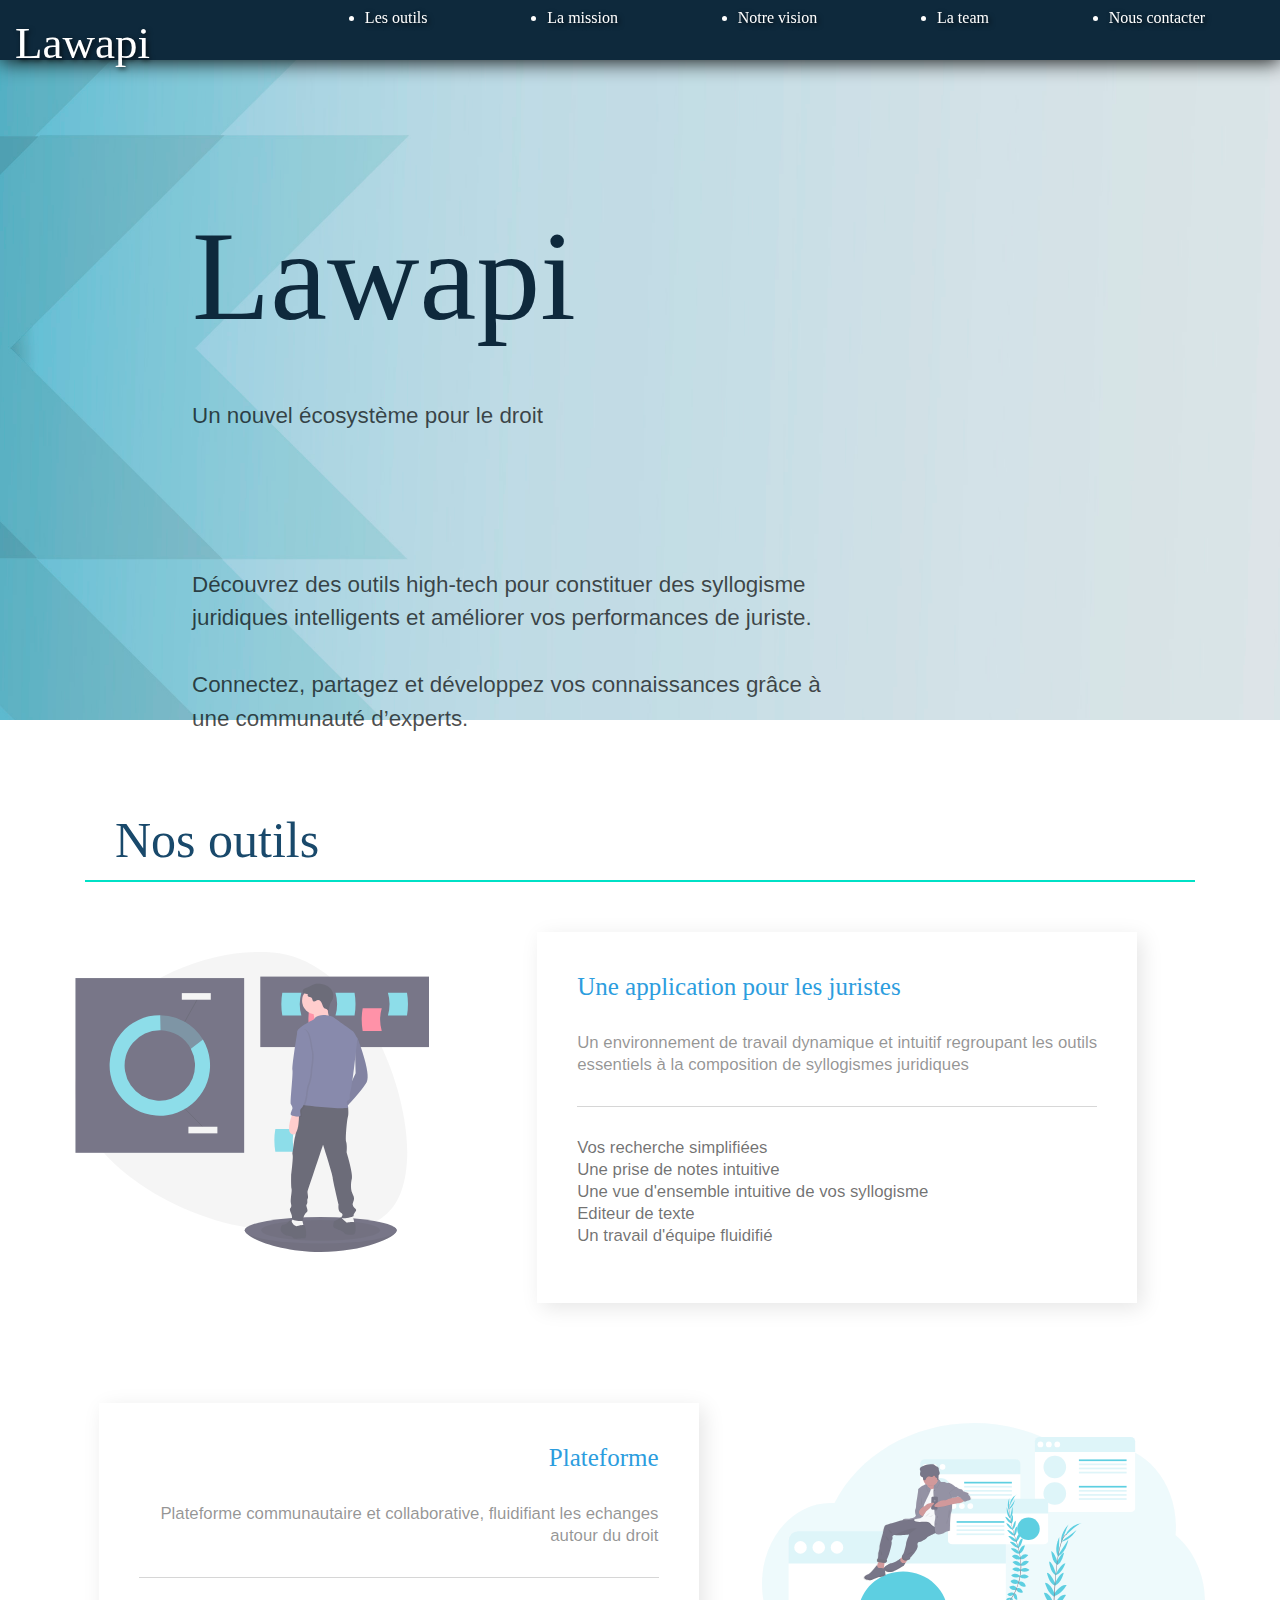
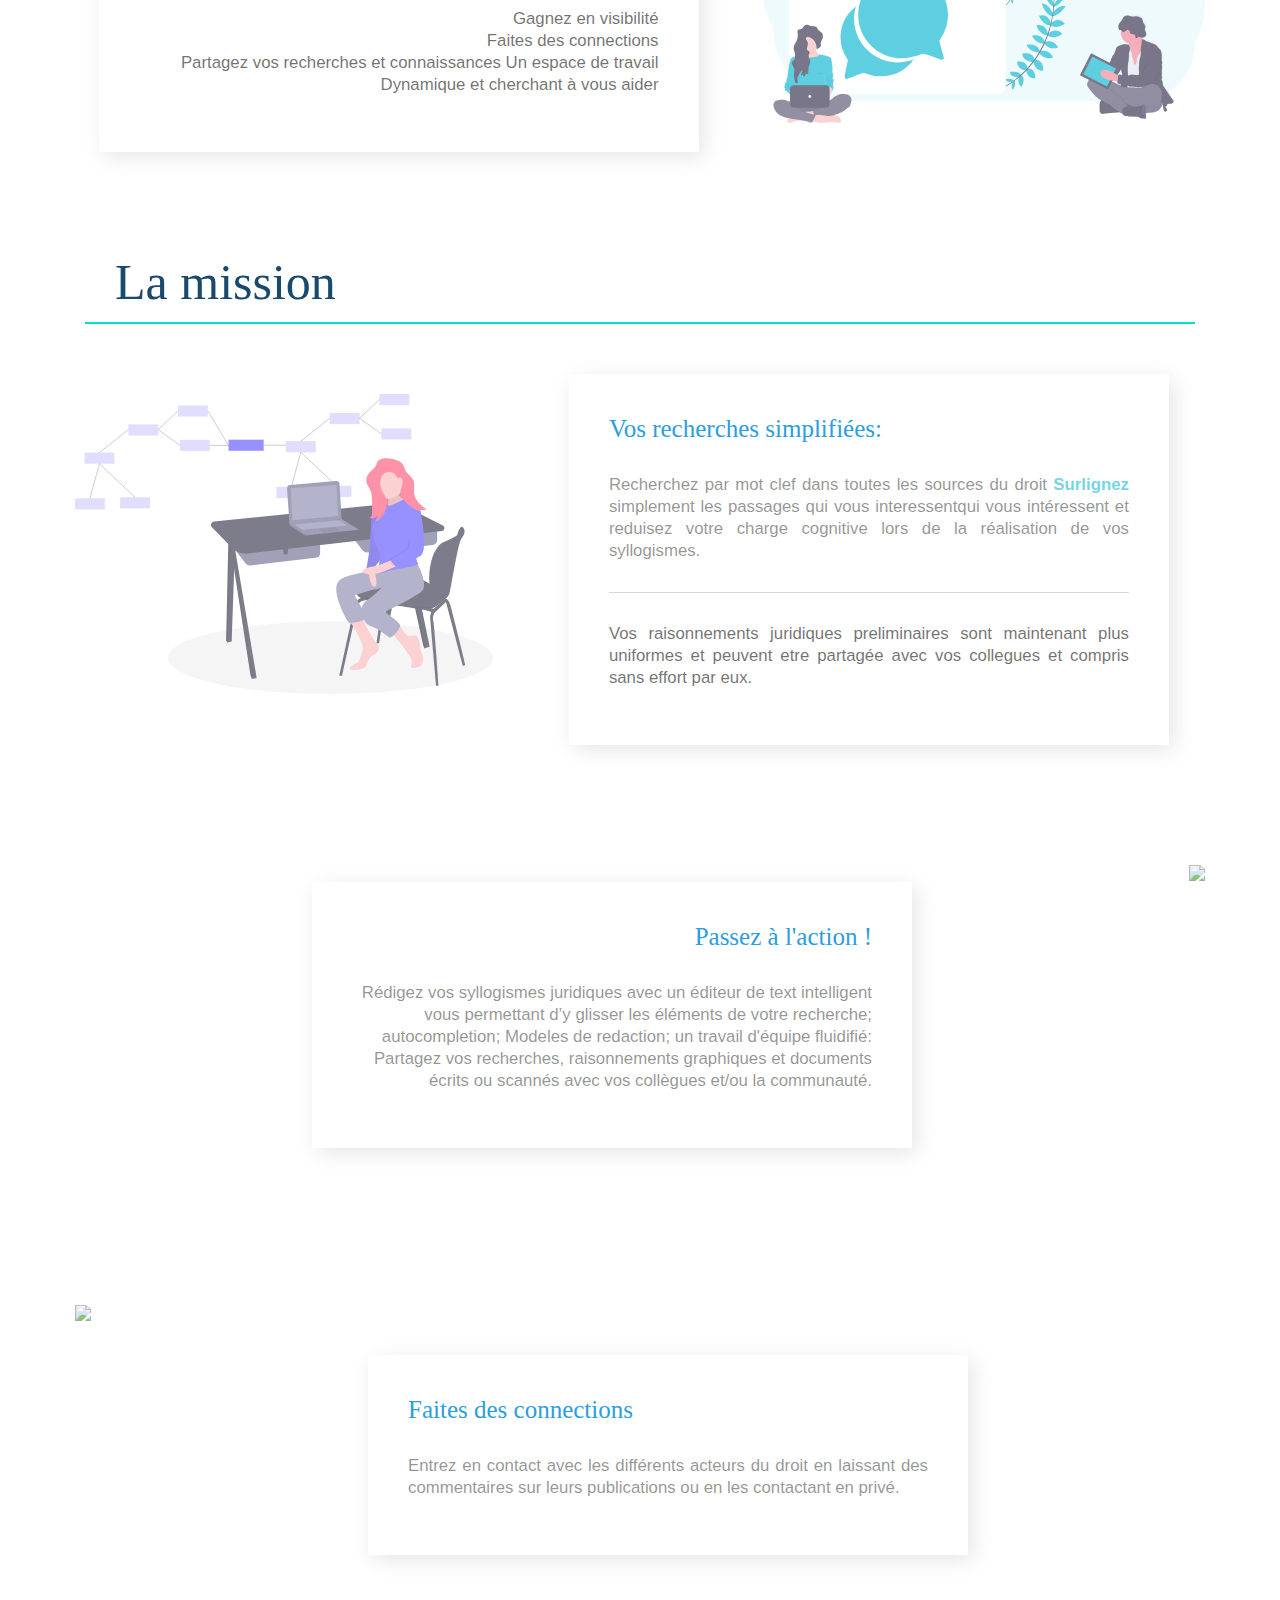
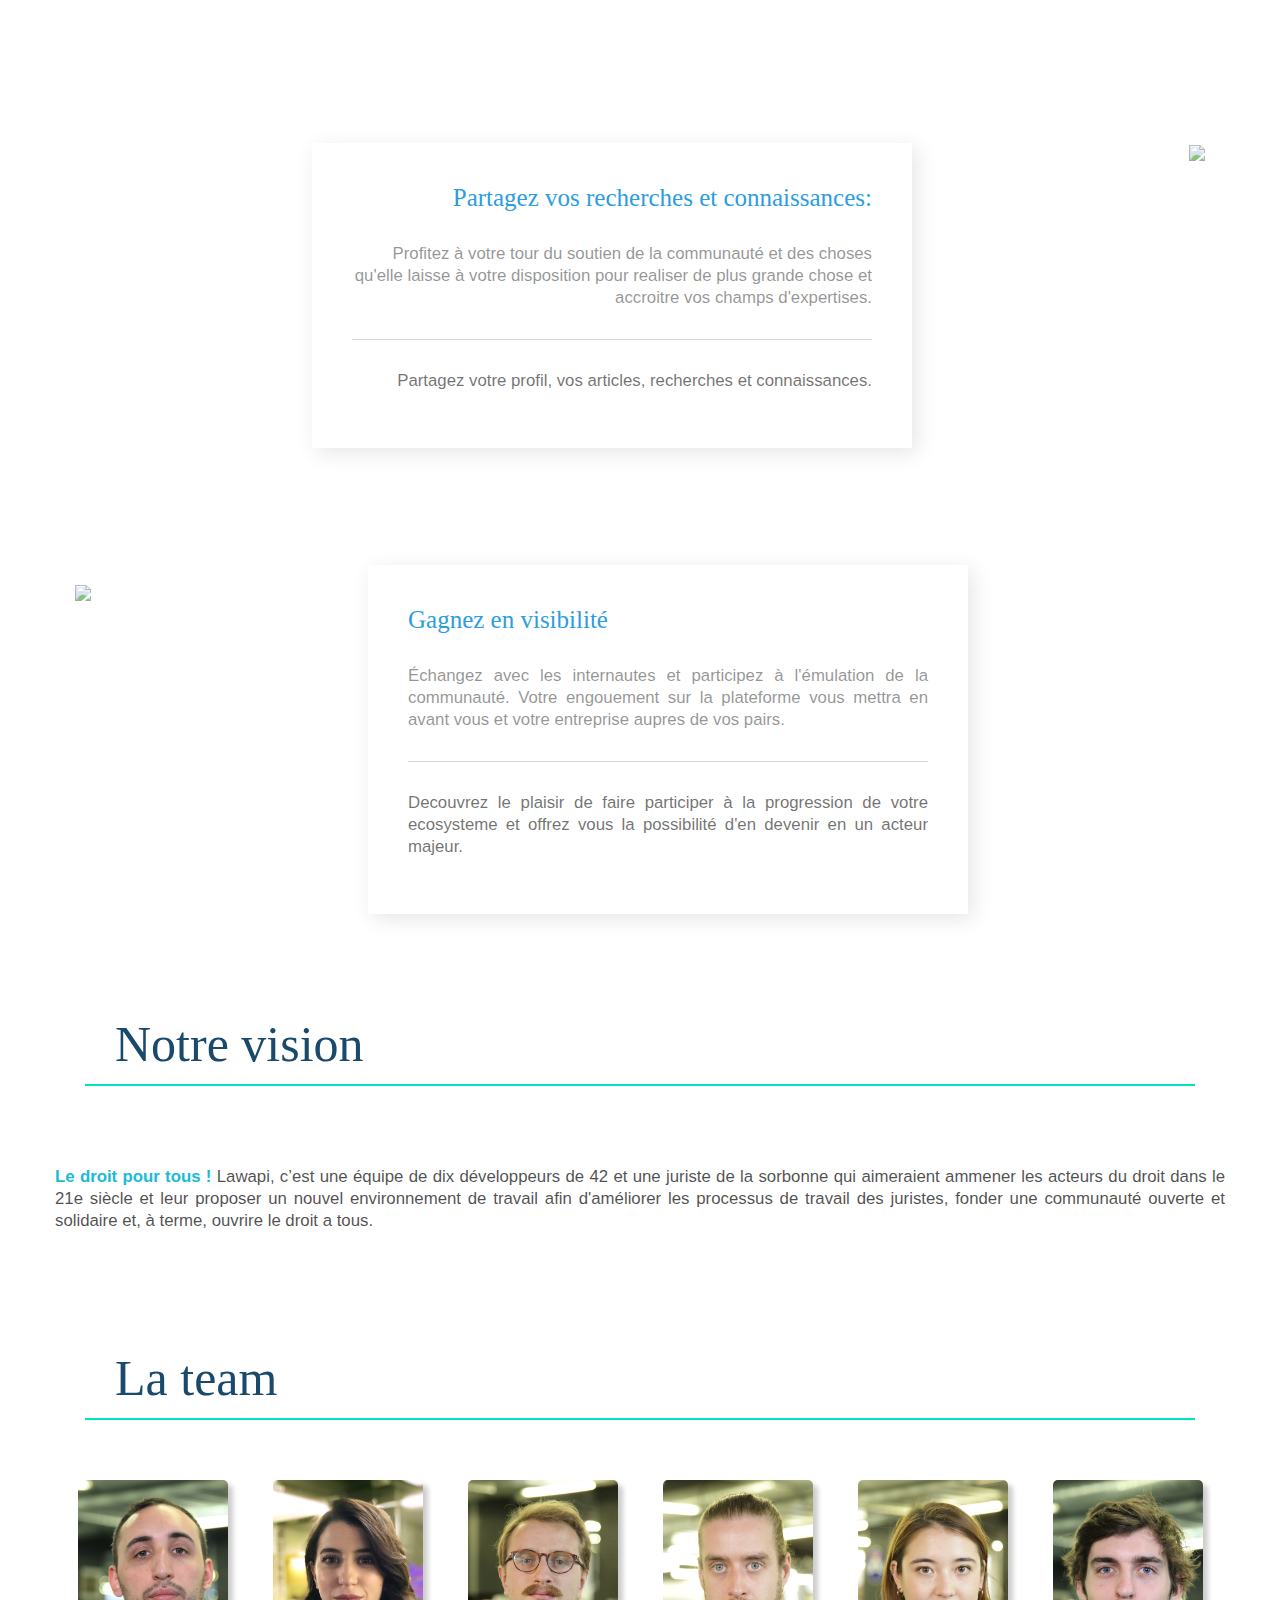
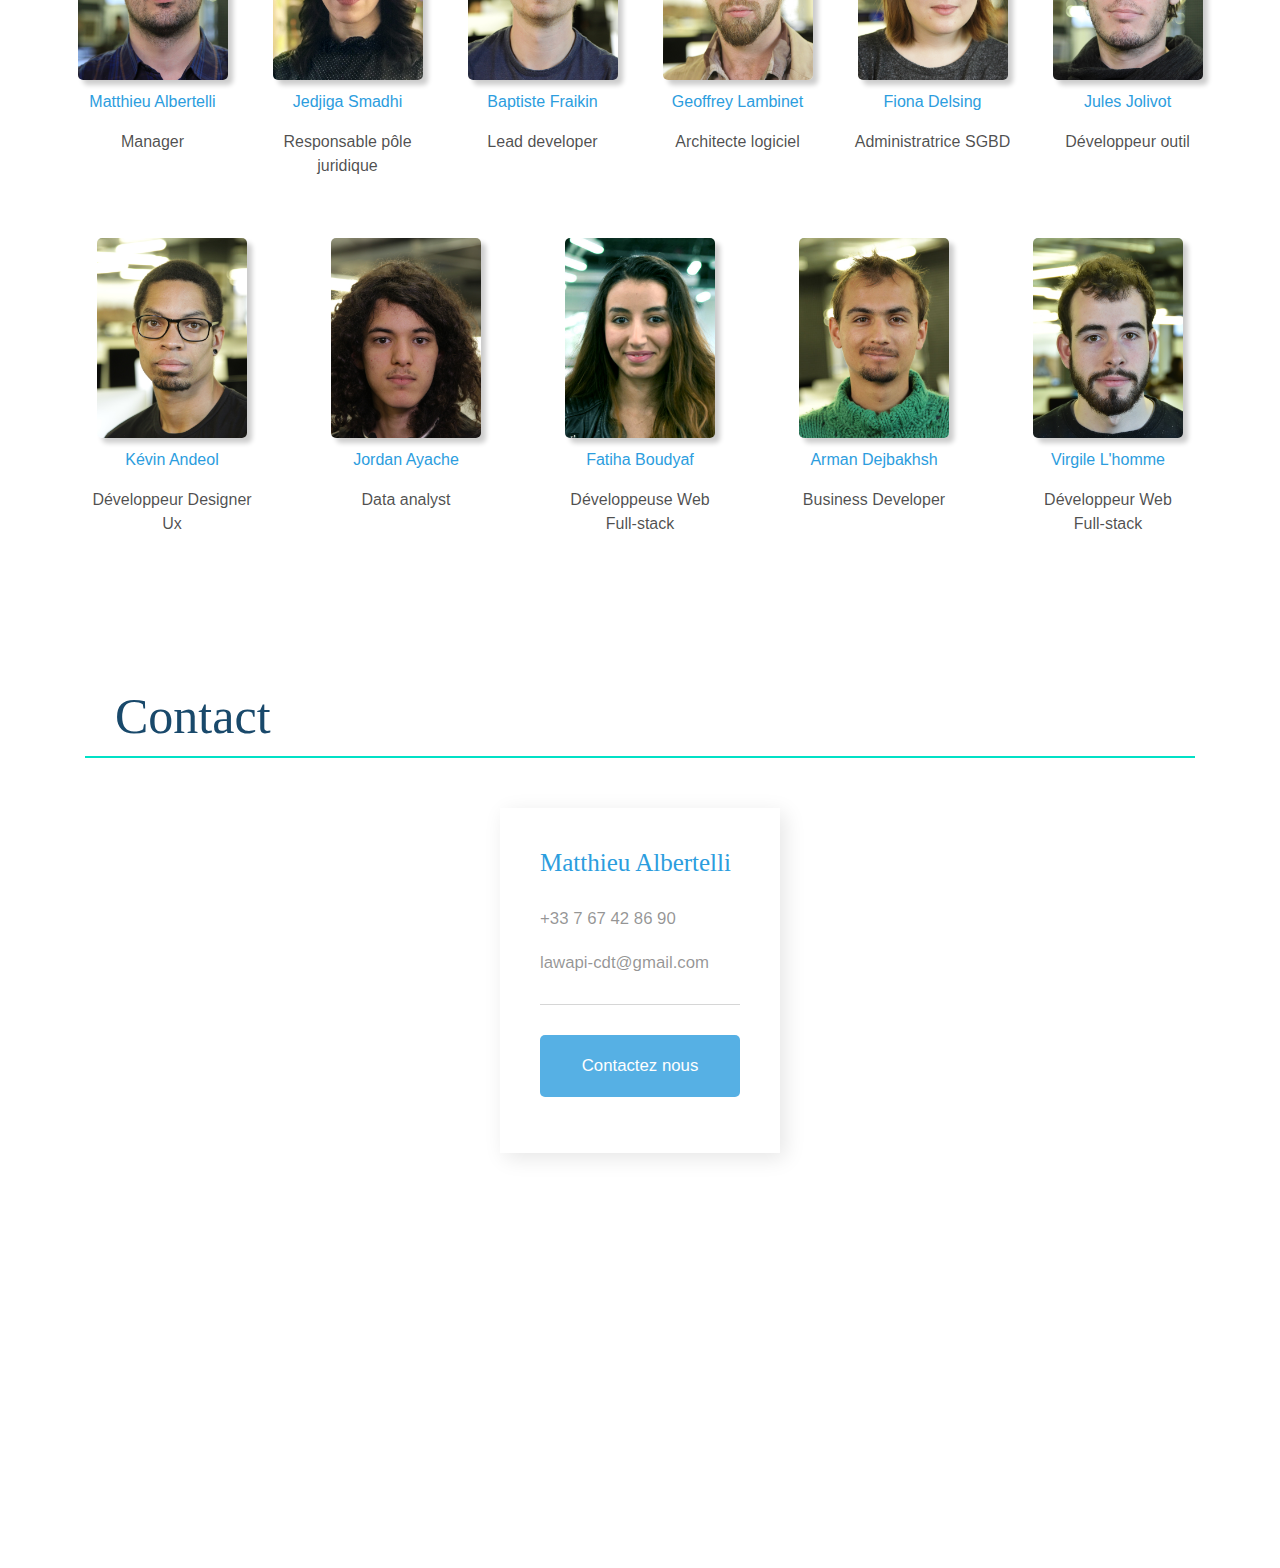
==== commit 2b7ebd35: "change text" ====
--- a/index.html
+++ b/index.html
@@ -48,14 +48,21 @@
 
 				<ul>
 					<li>
+						<label for="dropdown" id="menu_0" onclick="window.location.hash='outils'">
+							<span>Les </span>outils
+							<input href="#outils" id="menu_0" type="checkbox">
+						</label>
+					</li>
+
+					<li>
 						<label for="dropdown" id="menu_1" onclick="window.location.hash='mission'">
-							<span>La </span>mission
+							<span>la </span>mission
 							<input href="#mission" id="menu_1" type="checkbox">
 						</label>
 					</li>
 					<li>
-						<label for="dropdown" id="menu_2" onclick="window.location.hash='philosophie'">
-							<span>Notre </span>philosophie
+						<label for="dropdown" id="menu_2" onclick="window.location.hash='vision'">
+							<span>Notre </span>vision
 							<input href="#mission" id="menu2" type="checkbox">
 						</label>
 					</li>
@@ -95,15 +102,20 @@
 		</section>
 		<!--================Tab area =================-->
 
-							<section id="appli_plate">
+						<main class="wrap">
+							<section id="outils">
 								<h1>
 									Nos outils
 								</h1>
 								<article>
-									<div>
-										<h2>
-											Application
-										</h2>
+									<img src="media/undraw.svg" alt="nouvelle juriste"> 
+									<div>
+										<h2>
+											Une application pour les juristes
+										</h2>
+										<p>
+											Un environnement de travail dynamique et intuitif regroupant les outils essentiels à la composition de syllogismes juridiques
+										</p>
 										<p>
 											Vos recherche simplifiées
 											<br>
@@ -111,37 +123,34 @@
 											<br>
 											Une vue d'ensemble intuitive de vos syllogisme
 											<br>
-											Passez à l'action  (éditeur de texte)
+											Editeur de texte
 											<br>
 											Un travail d'équipe fluidifié
-										</p>
-										<p>
-											BLABLA
-										</p>
-									</div>
-								</article>
-								<article>
-									<div>
-										<h2>
-											<h2>Une plateforme de partage Pour communiquer entre juriste et equipe</h2>
-										</h2>
-										<p>
+										
+										</p>
+									</div>
+								</article>
+								<article>
+									<img src="media/undraw_marketing_v0iu.svg" alt="nouvelle juriste"> 
+									<div>
+										<h2>
+											Plateforme
+										</h2>
+										<p>
+										Plateforme communautaire et collaborative, fluidifiant les echanges autour du droit
+										</p>
+										<p>
+
 											Gagnez en visibilité
 											<br>
 											Faites des connections
 											<br>
 											Partagez vos recherches et connaissances
-										</p>
-										<p>
 											Un espace de travail Dynamique et cherchant à vous aider
 										</p>
 									</div>
 								</article>
 							</section>
-
-
-
-
 
 							<section id="mission">
 								<h1>
@@ -214,9 +223,9 @@
 								</article>
 							</section>
 
-							<section id="philosophie">
+							<section id="vision">
 								<h1>
-									Notre philosophie
+									Notre vision
 								</h1>
 								<article>
 									<p>
--- a/css/style.css
+++ b/css/style.css
@@ -39,10 +39,11 @@
 
 h1 {
 	padding: 0px 30px 10px 30px;
-	margin: 0px 30px 20px 30px;
+	margin: 40px 30px 50px 30px;
 	color: #19496b;
 	font-family: "AgeoPersonalUse-Light";
 	font-size: 50px;
+	border-bottom: 2px solid #00e1c6;
 }
 
 h2 {
@@ -125,6 +126,7 @@
 	box-sizing: border-box;
 	z-index: 2000;
 }
+
 i.drop_on {
 	font-size: 40px;
 }
@@ -145,7 +147,7 @@
 
 section#tagline img {
 	position: absolute;
-	left: 62vw;
+	right: 10vw;
 	width: 45vh;
 	height: 100%;
 	z-index: 100;
@@ -160,7 +162,6 @@
 	z-index: 1000;
 }
 
-
 section#tagline p {
 	font-size: 2vh;
 	z-index: 200;
@@ -168,19 +169,20 @@
 
 section#tagline p#lawapi {
 	font-family: "AgeoPersonalUse-Bold";
-	font-size: 18vh;
+	font-size: 10vw;
 	margin-bottom: 3vh;
 	color:  #0e293c;
 }
 
 section#tagline p#punchline {
 	text-align: left;
-	font-size: 3vh;
+	font-size: 1.75vw;
 	margin-bottom: 15vh;
 }
 section#tagline p#punchline_describ {
 	width: 50vw;
-	font-size: 2.5vh;
+	font-size: 1.75vw;
+	max-width: 750px;
 }
 
 main {
@@ -265,7 +267,7 @@
 section#philosophie article p {
 	margin-top: 0px;
 }
-section.appli_plate{
+section#outil{
 	flex-direction: row;
 }
 /*----------------------------------------------------------------------------*\
@@ -280,12 +282,16 @@
 	flex-wrap: wrap;
 }
 
+section#team p {
+	text-align: center !important;
+}
 section#team div div {
 	width: 160px;
 	flex-direction: column;
 	text-align: center;
 	display: block;
-	margin: 5%;
+	margin: 10px;
+	margin-bottom: 40px;
 }
 
 section#team div div img {
@@ -322,3 +328,8 @@
 {
 	margin: 0px auto;
 }
+
+#partners {
+	margin-top: 100px;
+	margin-bottom: 100px;
+}
--- a/css/responsive.css
+++ b/css/responsive.css
@@ -4,6 +4,14 @@
 
 #dropdown_button {
 	display:none;
+}
+
+
+i.drop_on,
+i.drop_off
+{
+	margin-top:9px;
+	font-size: 40px;
 }
 
 /*
@@ -33,6 +41,83 @@
 	section#team div div img {
 		height: 150px;
 	}
+
+}
+
+@media screen and (min-width: 1400px) {
+
+section#tagline p#lawapi {
+	font-size: 140px;
+}
+
+section#tagline p#punchline {
+	font-size: 25px;
+}
+section#tagline p#punchline_describ {
+	font-size: 25px;
+}
+
+
+}
+
+
+@media screen and (max-width: 900px)
+{
+
+	section#tagline img
+	{
+		left: 20%;
+		width: 60vw;
+		height: 100%;
+		z-index: 100;
+		top:25vw;
+	}
+
+	div#law {
+		left: 0px;
+		width:100%;
+		text-align:center;
+	}
+
+	section#tagline p#lawapi {
+		text-align: center;
+		width: 100%;
+		font-size: 25vw;
+	}
+
+	section#tagline p#punchline {
+		text-align: center;
+		width: 90%;
+		margin: auto auto;
+		margin-bottom: 70px;
+		font-size: 7vw;
+	}
+
+	section#tagline p#punchline_describ {
+		display: none;
+	}
+
+	main section {
+		padding: 0px 0px 0px 0px;
+	}
+
+	article div,
+	section article:nth-child(odd),
+	section article:nth-child(even),
+	article + article
+	{
+		margin: 20px auto 10px auto;
+	}
+
+	p {
+
+		text-align: justify !important;
+	}
+
+	header span {
+		display: none;
+	}
+
 }
 
 @media screen and (max-width: 700px) {
@@ -45,6 +130,17 @@
 		display:none;
 	}
 
+	h1
+	{
+	font-size: 40px;
+	padding-left: 0px;
+	padding-right: 0px;
+}
+i.drop_off
+{
+	display:none;
+}
+
 	#dropdown:checked + ul {
 		display:block;
 		position: absolute;
@@ -54,6 +150,7 @@
 		width:100%;
 		box-sizing: border-box;
 		padding-top: 5px;
+		z-index: 2000;
 	}
 
 	#dropdown:checked + ul li {
@@ -61,6 +158,7 @@
 		font-size: 1.4em;
 		border-bottom: 1px solid rgba(255, 255, 255, 0.1);
 		margin: 0px 30px 0px 30px;
+		z-index: 2000;
 	}
 
 
@@ -75,7 +173,6 @@
 	}
 
 	header {
-		font-family: "AgeoPersonalUse-Light";
 		font-size: 15px;
 		padding: 0px 20px 0px 20px;
 		display: flex;
@@ -89,9 +186,5 @@
 
 	header menu {
 	}
-
-	header span {
-		display: none;
-	}
 }
 
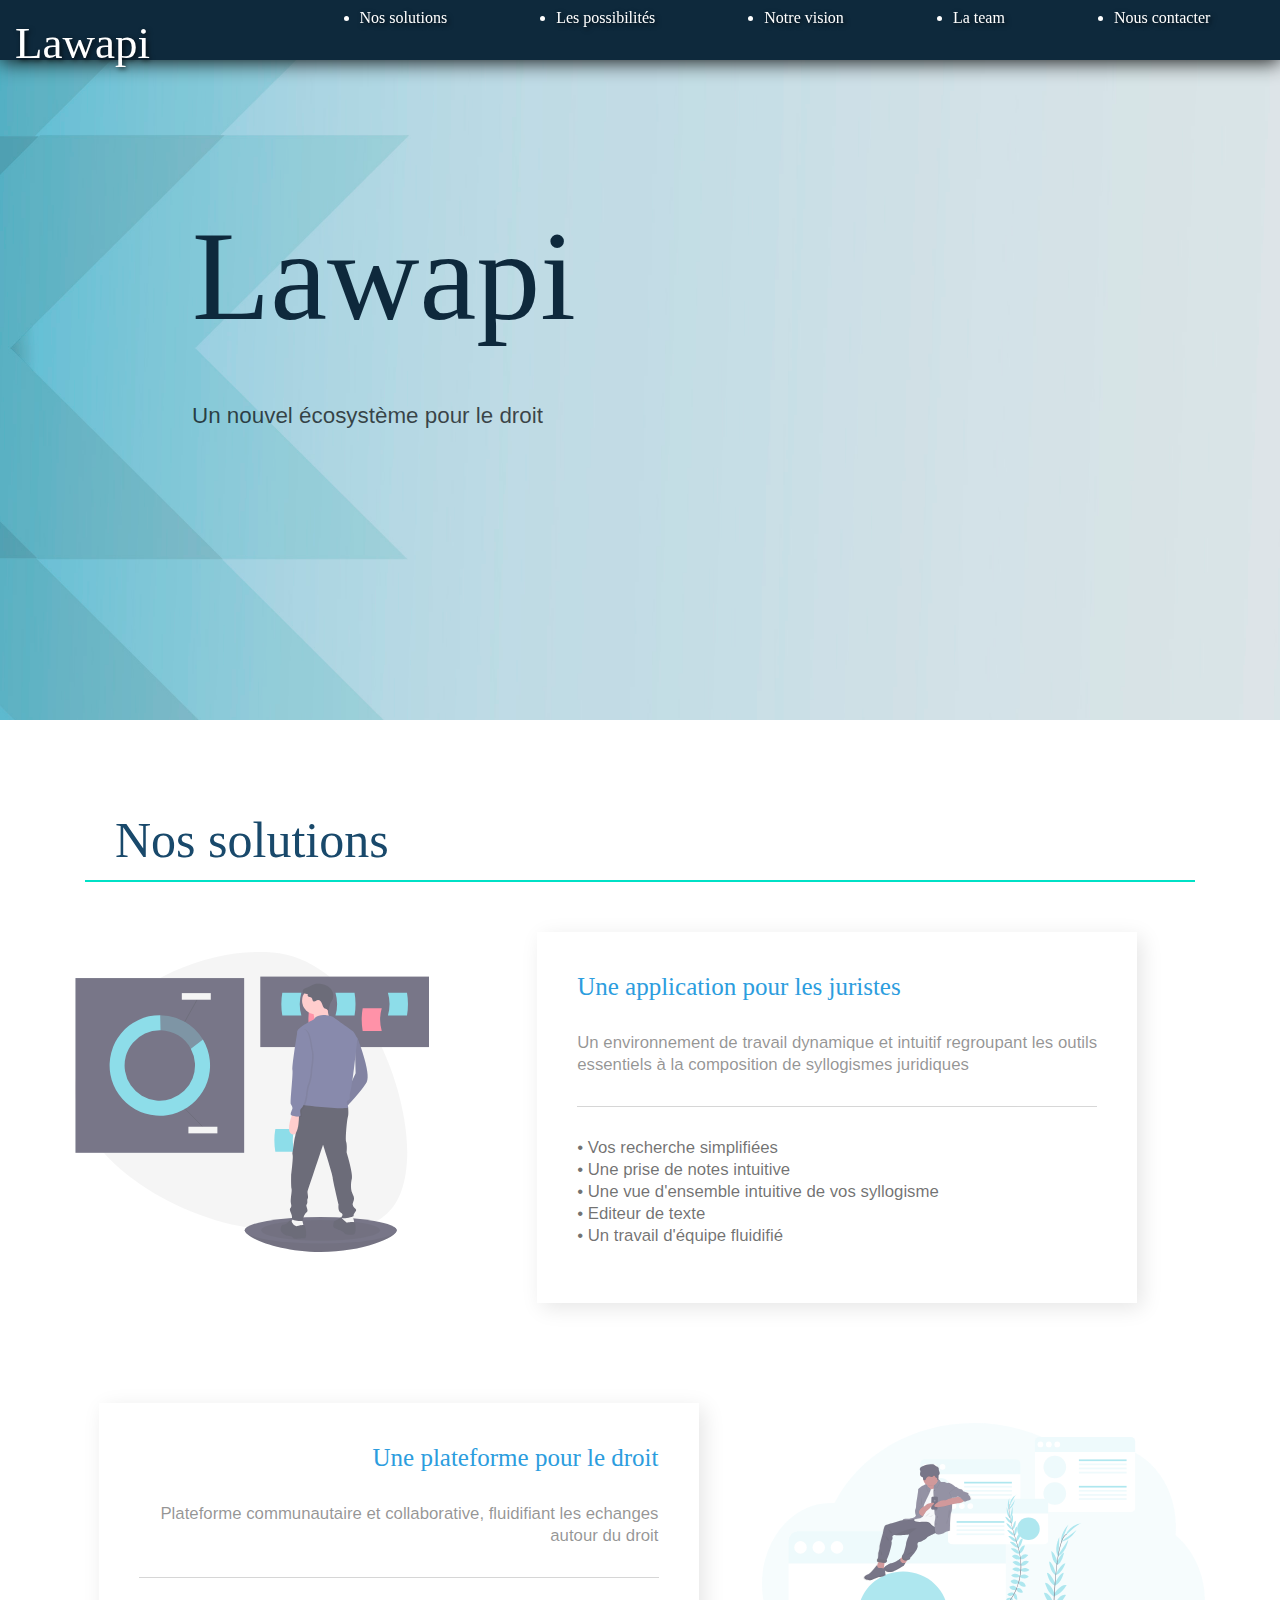
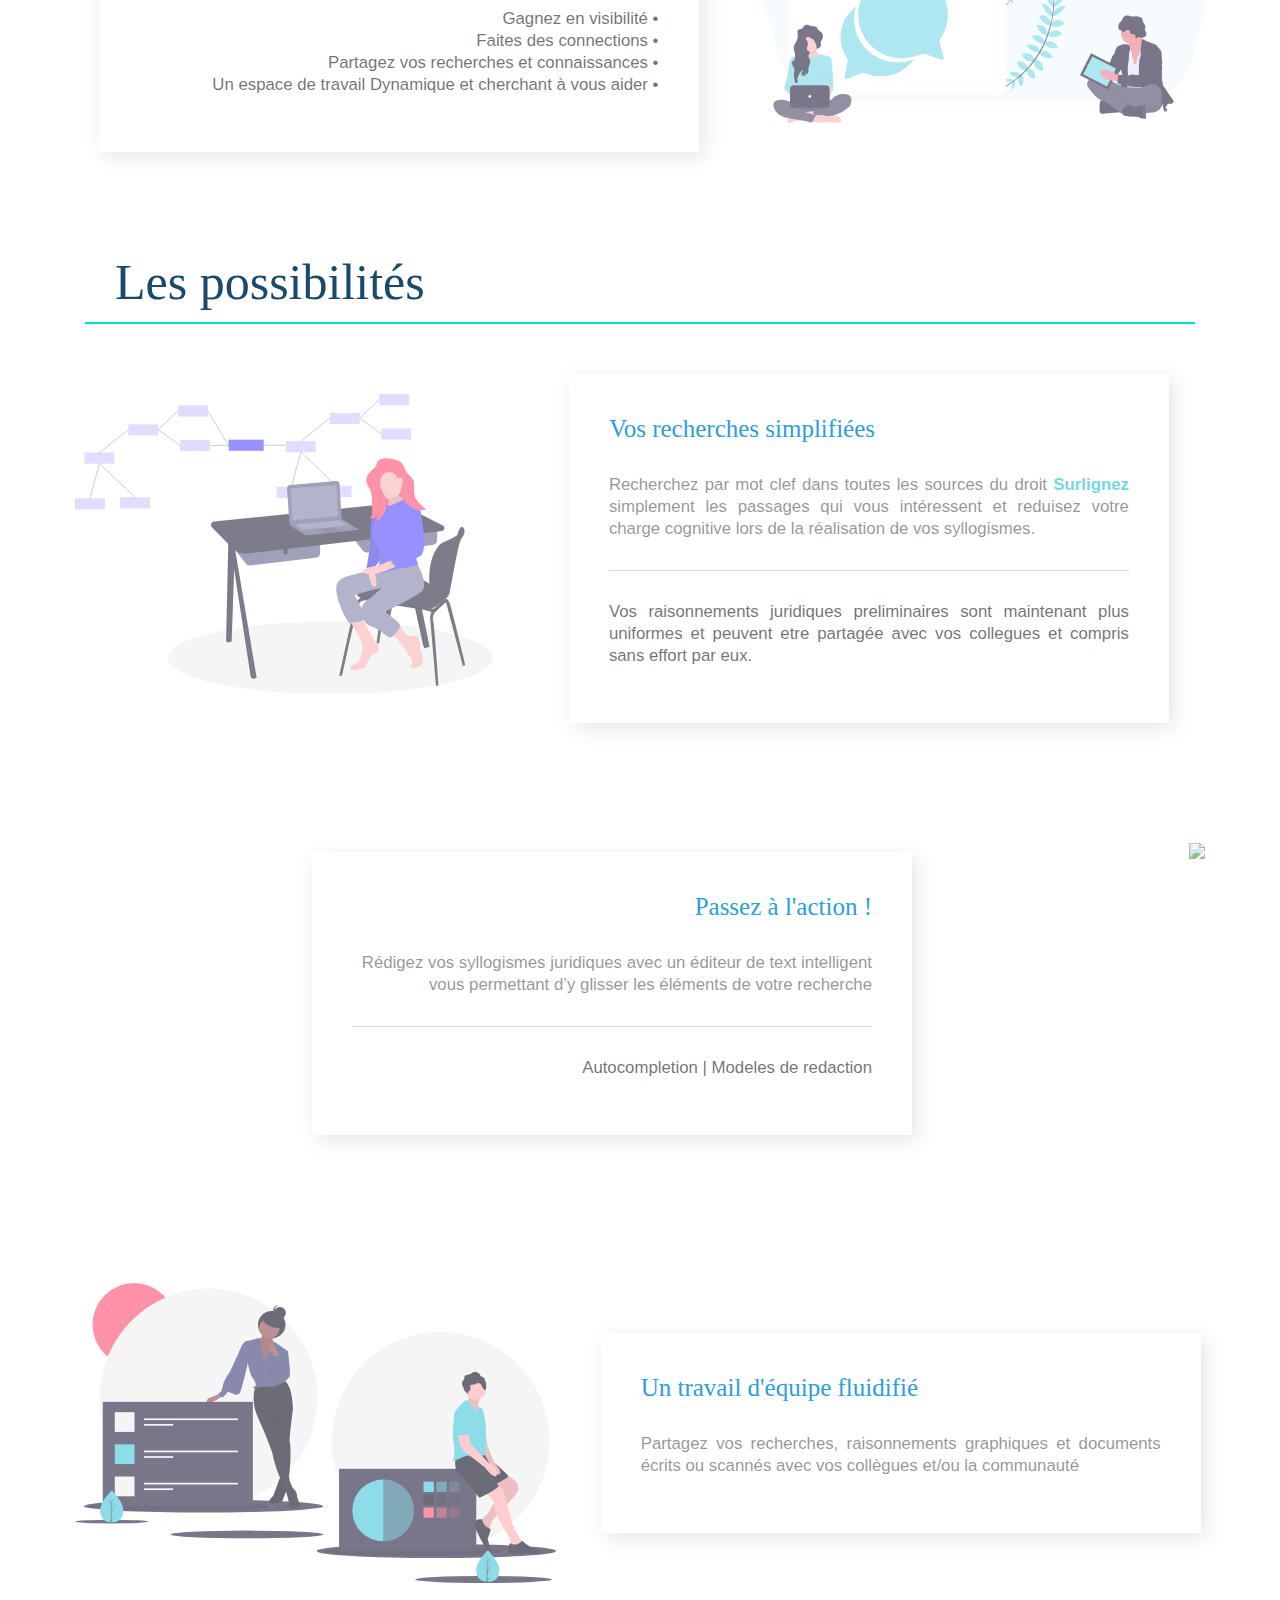
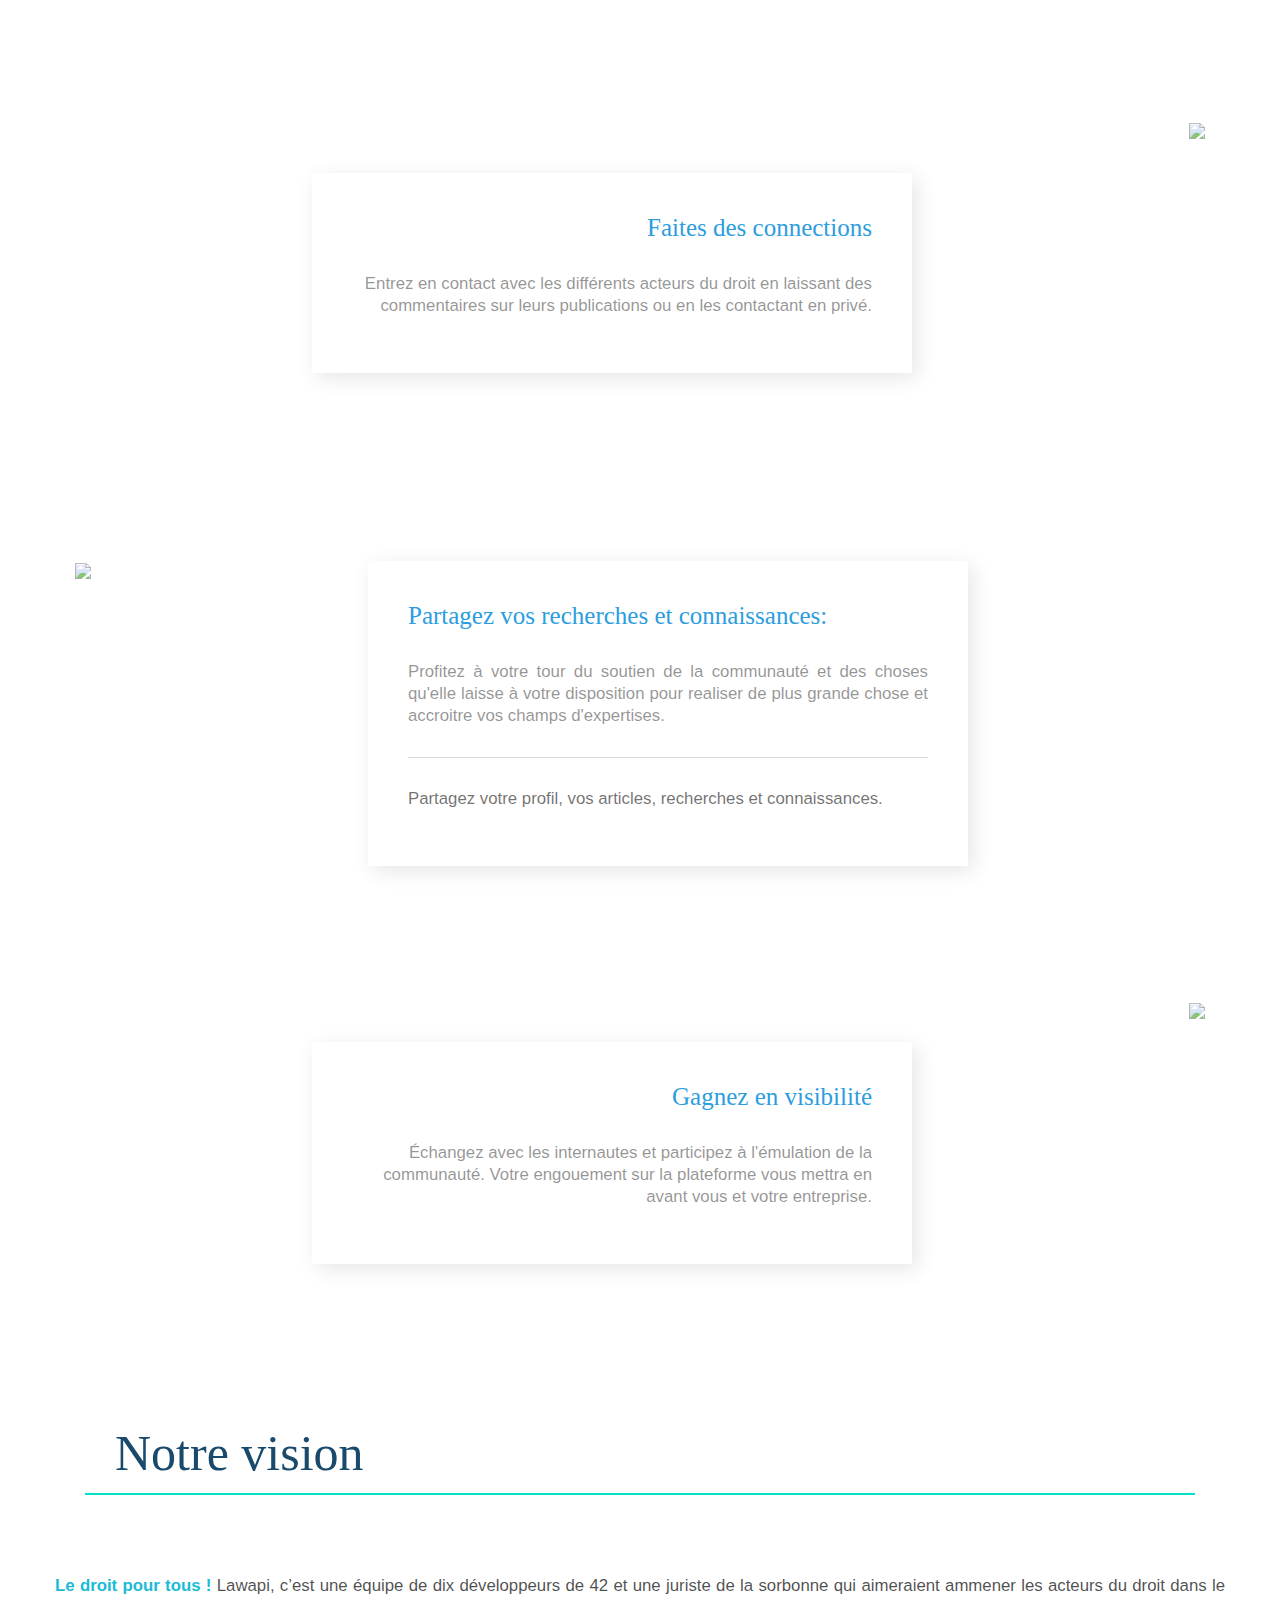
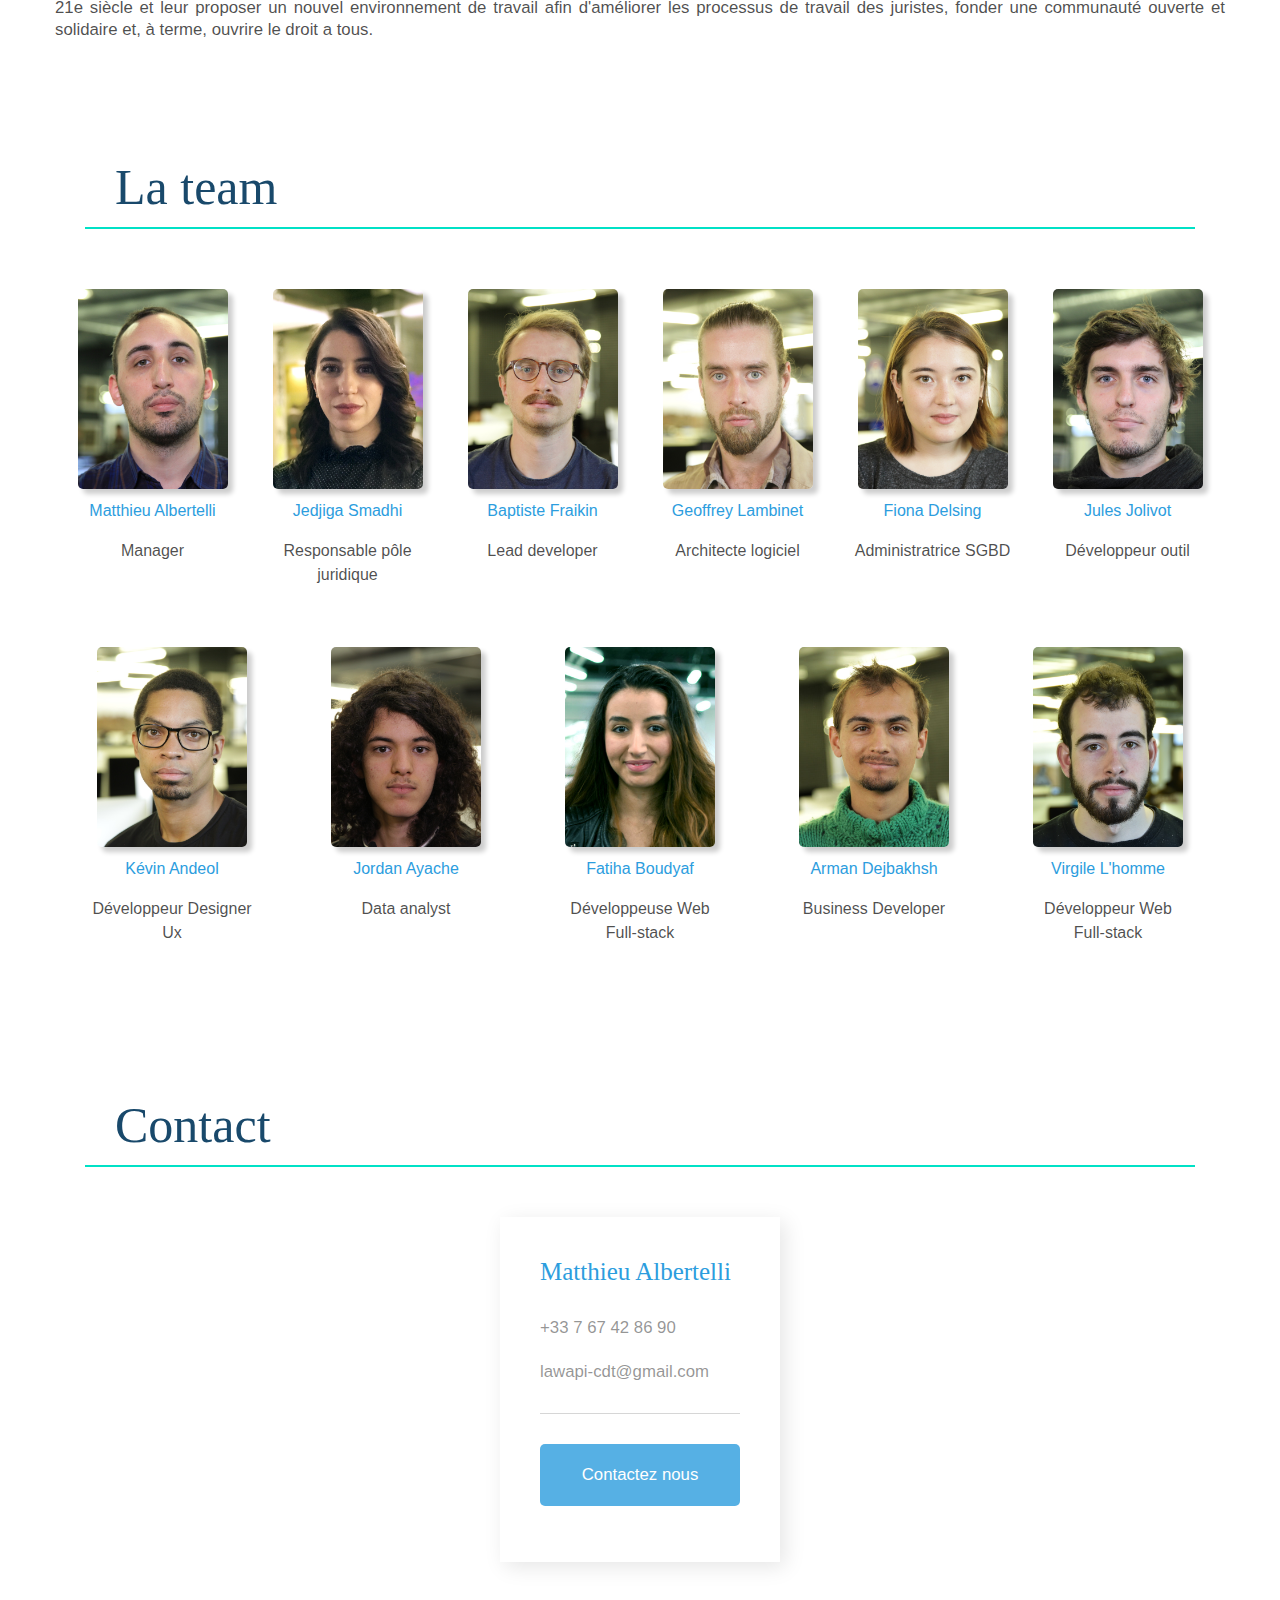
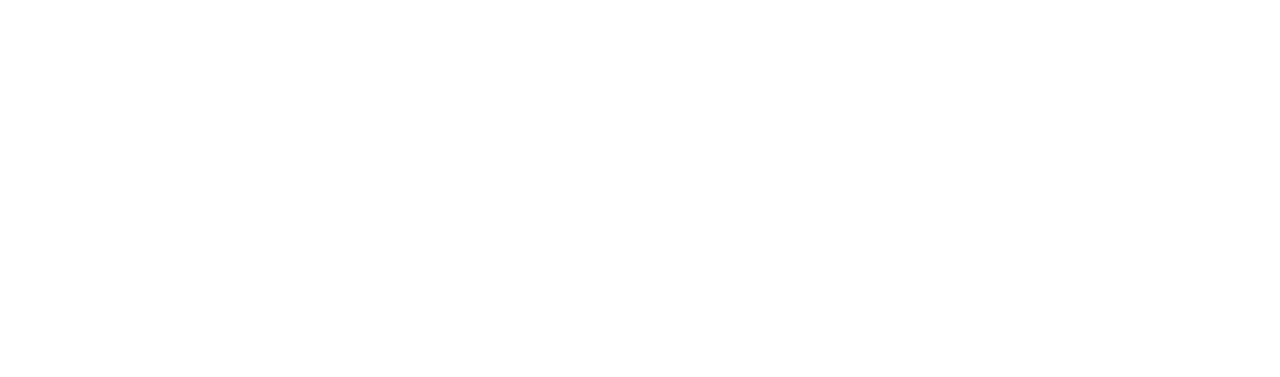
==== commit 4c39c3d5: "save" ====
--- a/index.html
+++ b/index.html
@@ -48,34 +48,34 @@
 
 				<ul>
 					<li>
-						<label for="dropdown" id="menu_0" onclick="window.location.hash='outils'">
-							<span>Les </span>outils
-							<input href="#outils" id="menu_0" type="checkbox">
+						<label for="dropdown" id="menu_0" onclick="window.location.hash='solution'">
+							<span>Nos </span>solutions
+							<input href="#solution" id="menu_0" type="checkbox">
 						</label>
 					</li>
 
 					<li>
-						<label for="dropdown" id="menu_1" onclick="window.location.hash='mission'">
-							<span>la </span>mission
-							<input href="#mission" id="menu_1" type="checkbox">
+						<label for="dropdown" id="menu_1" onclick="window.location.hash='possibilites'">
+							<span>les </span>possibilités
+							<input href="#possibilitées" id="menu_1" type="checkbox">
 						</label>
 					</li>
 					<li>
 						<label for="dropdown" id="menu_2" onclick="window.location.hash='vision'">
 							<span>Notre </span>vision
-							<input href="#mission" id="menu2" type="checkbox">
+							<input href="#possibilitées" id="menu2" type="checkbox">
 						</label>
 					</li>
 					<li>
 						<label for="dropdown" id="menu_3" onclick="window.location.hash='team'">
 							<span>La </span>team
-							<input href="#mission" id="menu_3" type="checkbox">
+							<input href="#possibilitées" id="menu_3" type="checkbox">
 						</label>
 					</li>
 					<li>
 						<label for="dropdown" id="menu_4" onclick="window.location.hash='contact'">
 							<span>Nous </span>contact<span>er</span>
-							<input href="#mission" id="menu_4" type="checkbox">
+							<input href="#possibilitées" id="menu_4" type="checkbox">
 						</label>
 					</li>
 				</ul>
@@ -92,20 +92,15 @@
 				<p id="punchline">
 					Un nouvel écosystème pour le droit
 				</p>
-				<p id="punchline_describ">
-					Découvrez des outils high-tech pour constituer des syllogisme juridiques intelligents et améliorer vos performances de juriste.
-				<br>
-				<br>
-					Connectez, partagez et développez vos connaissances grâce à une communauté d’experts.
-				</p>
 			</div>
 		</section>
 		<!--================Tab area =================-->
 
 						<main class="wrap">
-							<section id="outils">
+
+							<section id="solution">
 								<h1>
-									Nos outils
+									Nos solutions
 								</h1>
 								<article>
 									<img src="media/undraw.svg" alt="nouvelle juriste"> 
@@ -117,71 +112,93 @@
 											Un environnement de travail dynamique et intuitif regroupant les outils essentiels à la composition de syllogismes juridiques
 										</p>
 										<p>
-											Vos recherche simplifiées
-											<br>
-											Une prise de notes intuitive
-											<br>
-											Une vue d'ensemble intuitive de vos syllogisme
-											<br>
-											Editeur de texte
-											<br>
+											• Vos recherche simplifiées
+											<br>
+											• Une prise de notes intuitive
+											<br>
+											• Une vue d'ensemble intuitive de vos syllogisme
+
+											<br>
+											• Editeur de texte
+											<br>
+											• Un travail d'équipe fluidifié
+										
+										</p>
+									</div>
+								</article>
+								<article>
+									<img src="media/undraw_group.svg" alt="nouvelle juriste"> 
+									<div>
+										<h2>
+											Une plateforme pour le droit
+										</h2>
+										<p>
+											Plateforme communautaire et collaborative, fluidifiant les echanges autour du droit
+										</p>
+										<p>
+											Gagnez en visibilité •
+											<br>
+											Faites des connections •
+											<br>
+											Partagez vos recherches et connaissances •
+											<br>
+											Un espace de travail Dynamique et cherchant à vous aider •
+										</p>
+									</div>
+								</article>
+							</section>
+
+							<section id="possibilites">
+								<h1>
+									Les possibilités
+								</h1>
+								<article>
+									<img src="media/undraw_software_engineer_lvl5.svg" alt="nouvelle juriste"> 
+									<div>
+										<h2>
+											vos recherches simplifiées
+										</h2>
+										<p>
+										Recherchez par mot clef dans toutes les sources du droit
+										<span>Surlignez</span> simplement les passages qui vous intéressent et reduisez votre charge cognitive lors de la réalisation de vos syllogismes.
+										</p>
+										<p>
+										Vos raisonnements juridiques preliminaires sont maintenant plus uniformes et peuvent etre partagée avec vos collegues et compris sans effort par eux.
+										</p>
+									</div>
+								</article>
+
+								<article>
+									<img src="media/undraw_process_e90d.svg">
+									<div>
+										<h2>
+											Passez à l'action !
+										</h2>
+										<p>
+											Rédigez vos syllogismes juridiques avec un éditeur de text intelligent vous permettant d’y
+											glisser les éléments de votre recherche
+										</p>
+										<p>
+											autocompletion  |	Modeles de redaction
+										</p>
+									</div>
+								</article>
+
+								<article>
+									<img src="media/creative.svg">
+									<div>
+										<h2>
 											Un travail d'équipe fluidifié
-										
-										</p>
-									</div>
-								</article>
-								<article>
-									<img src="media/undraw_marketing_v0iu.svg" alt="nouvelle juriste"> 
-									<div>
-										<h2>
-											Plateforme
-										</h2>
-										<p>
-										Plateforme communautaire et collaborative, fluidifiant les echanges autour du droit
-										</p>
-										<p>
-
-											Gagnez en visibilité
-											<br>
-											Faites des connections
-											<br>
-											Partagez vos recherches et connaissances
-											Un espace de travail Dynamique et cherchant à vous aider
-										</p>
-									</div>
-								</article>
-							</section>
-
-							<section id="mission">
-								<h1>
-									La mission
-								</h1>
-								<article>
-									<img src="media/undraw_software_engineer_lvl5.svg" alt="nouvelle juriste"> 
-									<div>
-										<h2>
-											vos recherches simplifiées:
-										</h2>
-										<p>
-										Recherchez par mot clef dans toutes les sources du droit
-										<span>Surlignez</span> simplement les passages qui vous interessentqui vous intéressent et reduisez votre charge cognitive lors de la réalisation de vos syllogismes.
-										</p>
-										<p>
-										Vos raisonnements juridiques preliminaires sont maintenant plus uniformes et peuvent etre partagée avec vos collegues et compris sans effort par eux.
-										</p>
-									</div>
-								</article>
-								<article>
-									<img src="media/undraw_process_e90d.svg">
-									<div>
-										<h2>
-											passez à l'action !
-										</h2>
-										<p>
-										Rédigez vos syllogismes juridiques avec un éditeur de text intelligent vous permettant d’y glisser les éléments de votre recherche; autocompletion; Modeles de redaction; un travail d'équipe fluidifié: Partagez vos recherches, raisonnements graphiques et documents écrits ou scannés avec vos collègues et/ou la communauté.
-										</p>
-									</div>
-								</article>
+										</h2>
+										<p>
+											Partagez vos recherches, raisonnements graphiques et documents écrits ou scannés avec
+											vos collègues et/ou la communauté 
+										</p>
+									</div>
+								</article>
+
+
+
 								<article>
 									<img src="media/undraw_personal_text_vkd8.svg">
 									<div>
@@ -214,10 +231,7 @@
 											gagnez en visibilité
 										</h2>
 										<p>
-										Échangez avec les internautes et participez à l'émulation de la communauté. Votre engouement sur la plateforme vous mettra en avant vous et votre entreprise aupres de vos pairs.
-										</p>
-										<p>
-										Decouvrez le plaisir de faire participer à la progression de votre ecosysteme et offrez vous la possibilité d'en devenir en un acteur majeur. 
+										Échangez avec les internautes et participez à l'émulation de la communauté. Votre engouement sur la plateforme vous mettra en avant vous et votre entreprise.
 										</p>
 									</div>
 								</article>
--- a/css/responsive.css
+++ b/css/responsive.css
@@ -26,6 +26,44 @@
 		width: 90%;
 	}
 
+	section article img
+	{
+		margin-top: auto;
+		margin-bottom: auto;
+		vertical-align: middle;
+	}
+	section article img {
+		height: 150px;
+	}
+
+
+
+}
+
+@media screen and (min-width: 1400px) {
+
+section#tagline p#lawapi {
+	font-size: 140px;
+}
+
+section#tagline p#punchline {
+	font-size: 25px;
+}
+section#tagline p#punchline_describ {
+	font-size: 25px;
+}
+
+
+}
+
+
+@media screen and (max-width: 900px)
+{
+
+	section#tagline {
+		background-size: auto 100%;
+	}
+
 	article,
 	section article:nth-child(odd),
 	article + article
@@ -41,29 +79,6 @@
 	section#team div div img {
 		height: 150px;
 	}
-
-}
-
-@media screen and (min-width: 1400px) {
-
-section#tagline p#lawapi {
-	font-size: 140px;
-}
-
-section#tagline p#punchline {
-	font-size: 25px;
-}
-section#tagline p#punchline_describ {
-	font-size: 25px;
-}
-
-
-}
-
-
-@media screen and (max-width: 900px)
-{
-
 	section#tagline img
 	{
 		left: 20%;
@@ -74,7 +89,7 @@
 	}
 
 	div#law {
-		left: 0px;
+		left: 10px;
 		width:100%;
 		text-align:center;
 	}
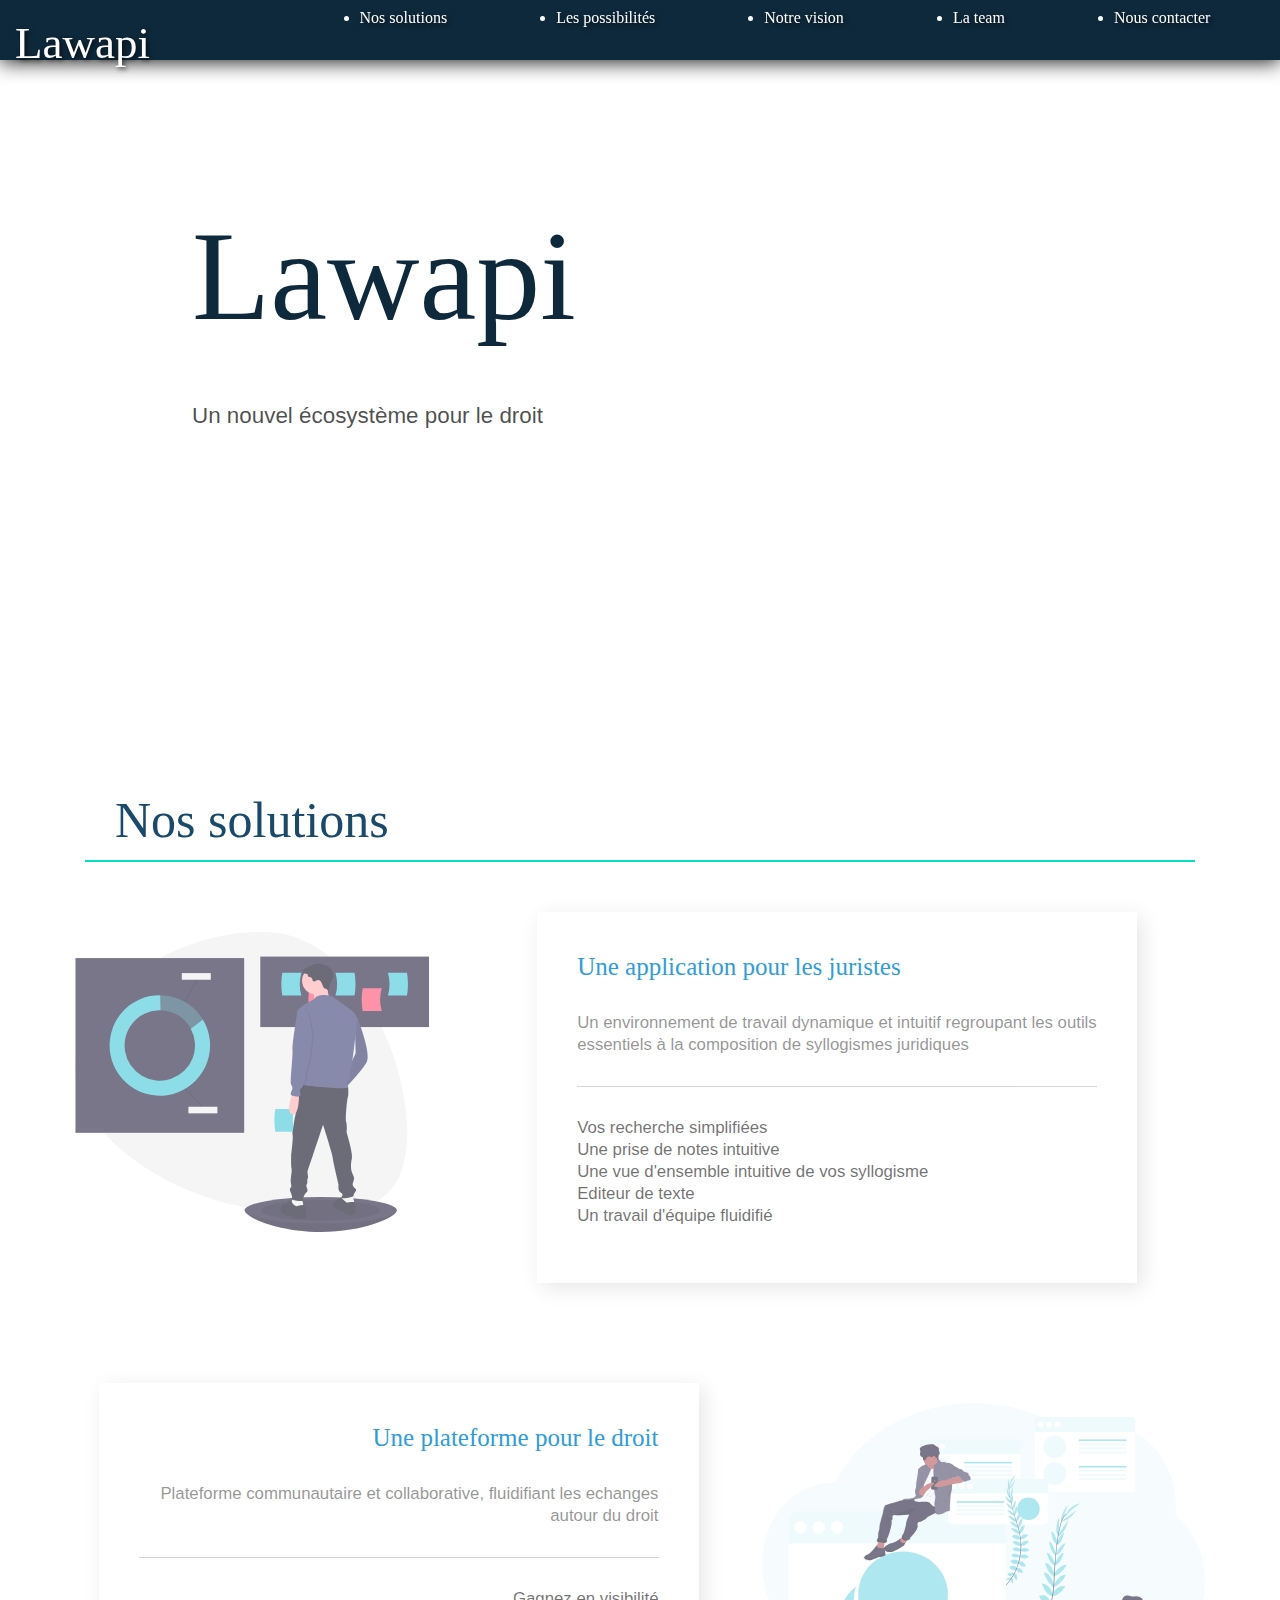
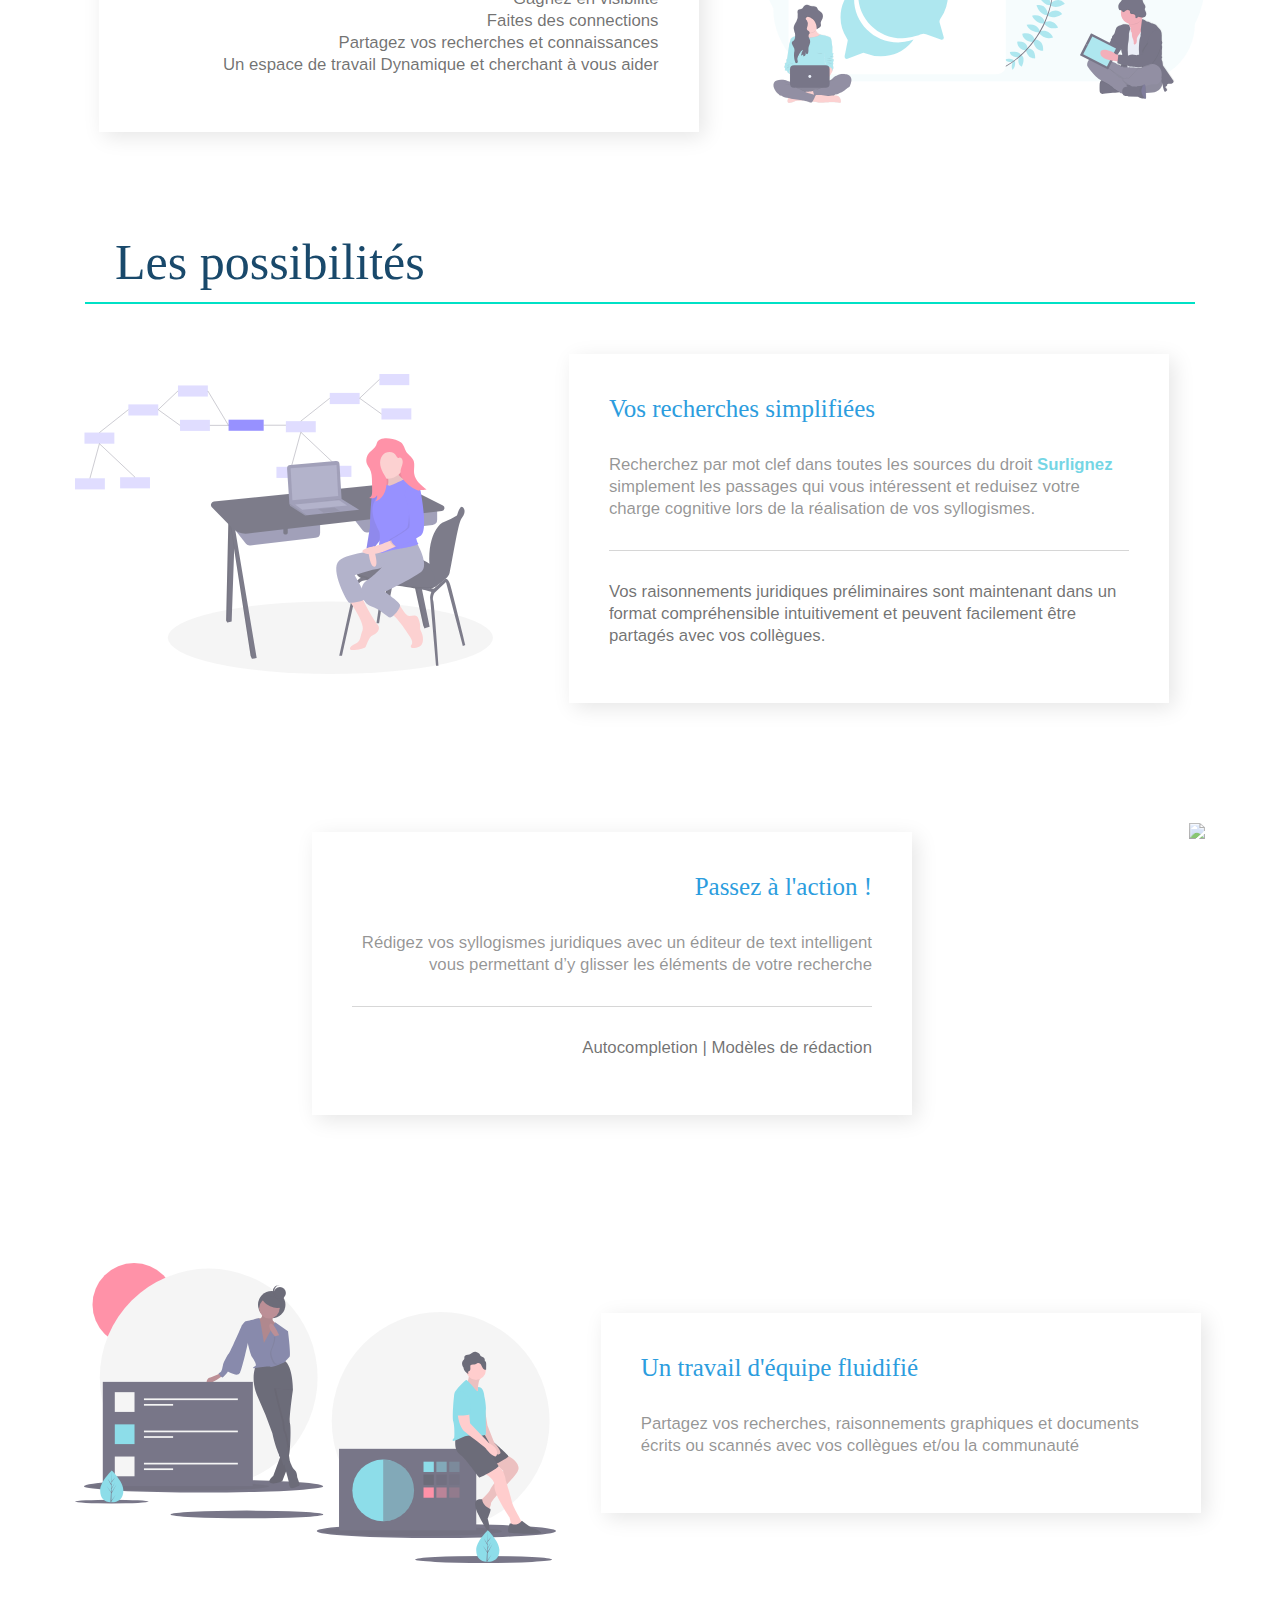
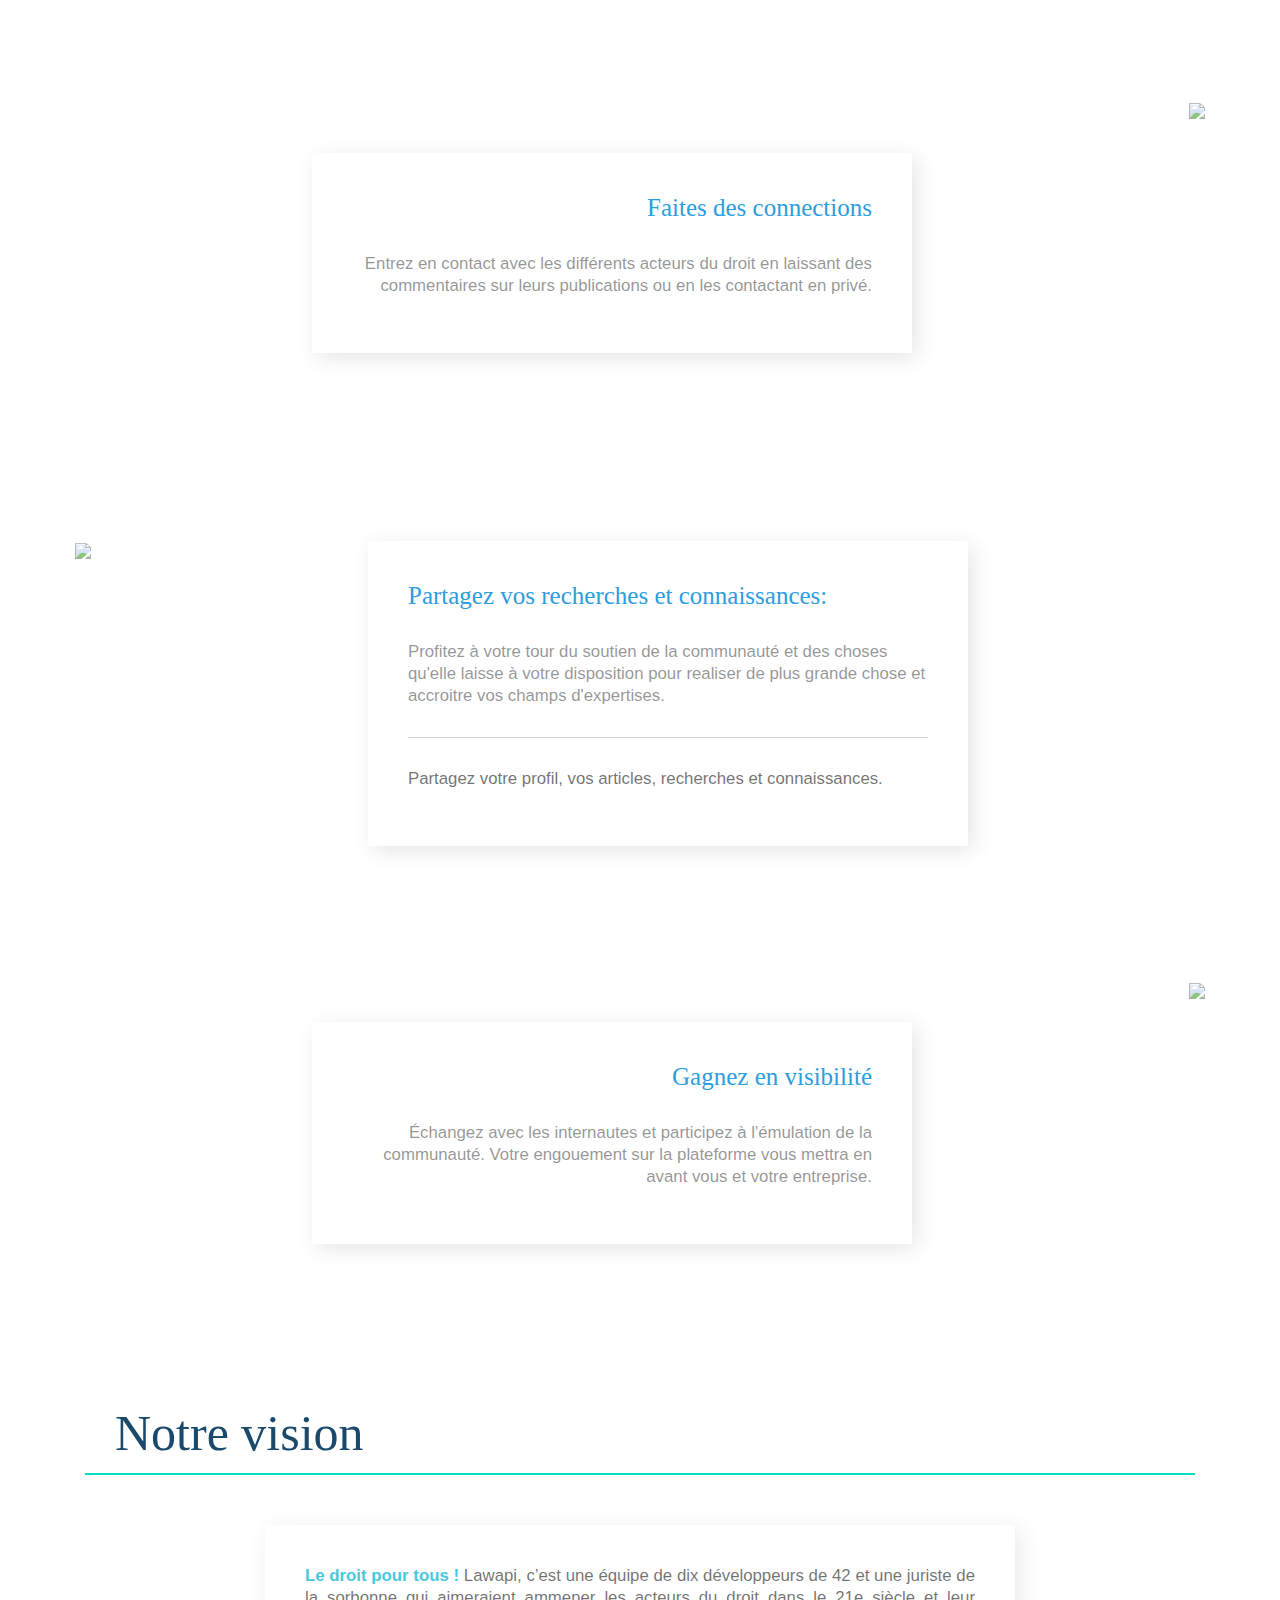
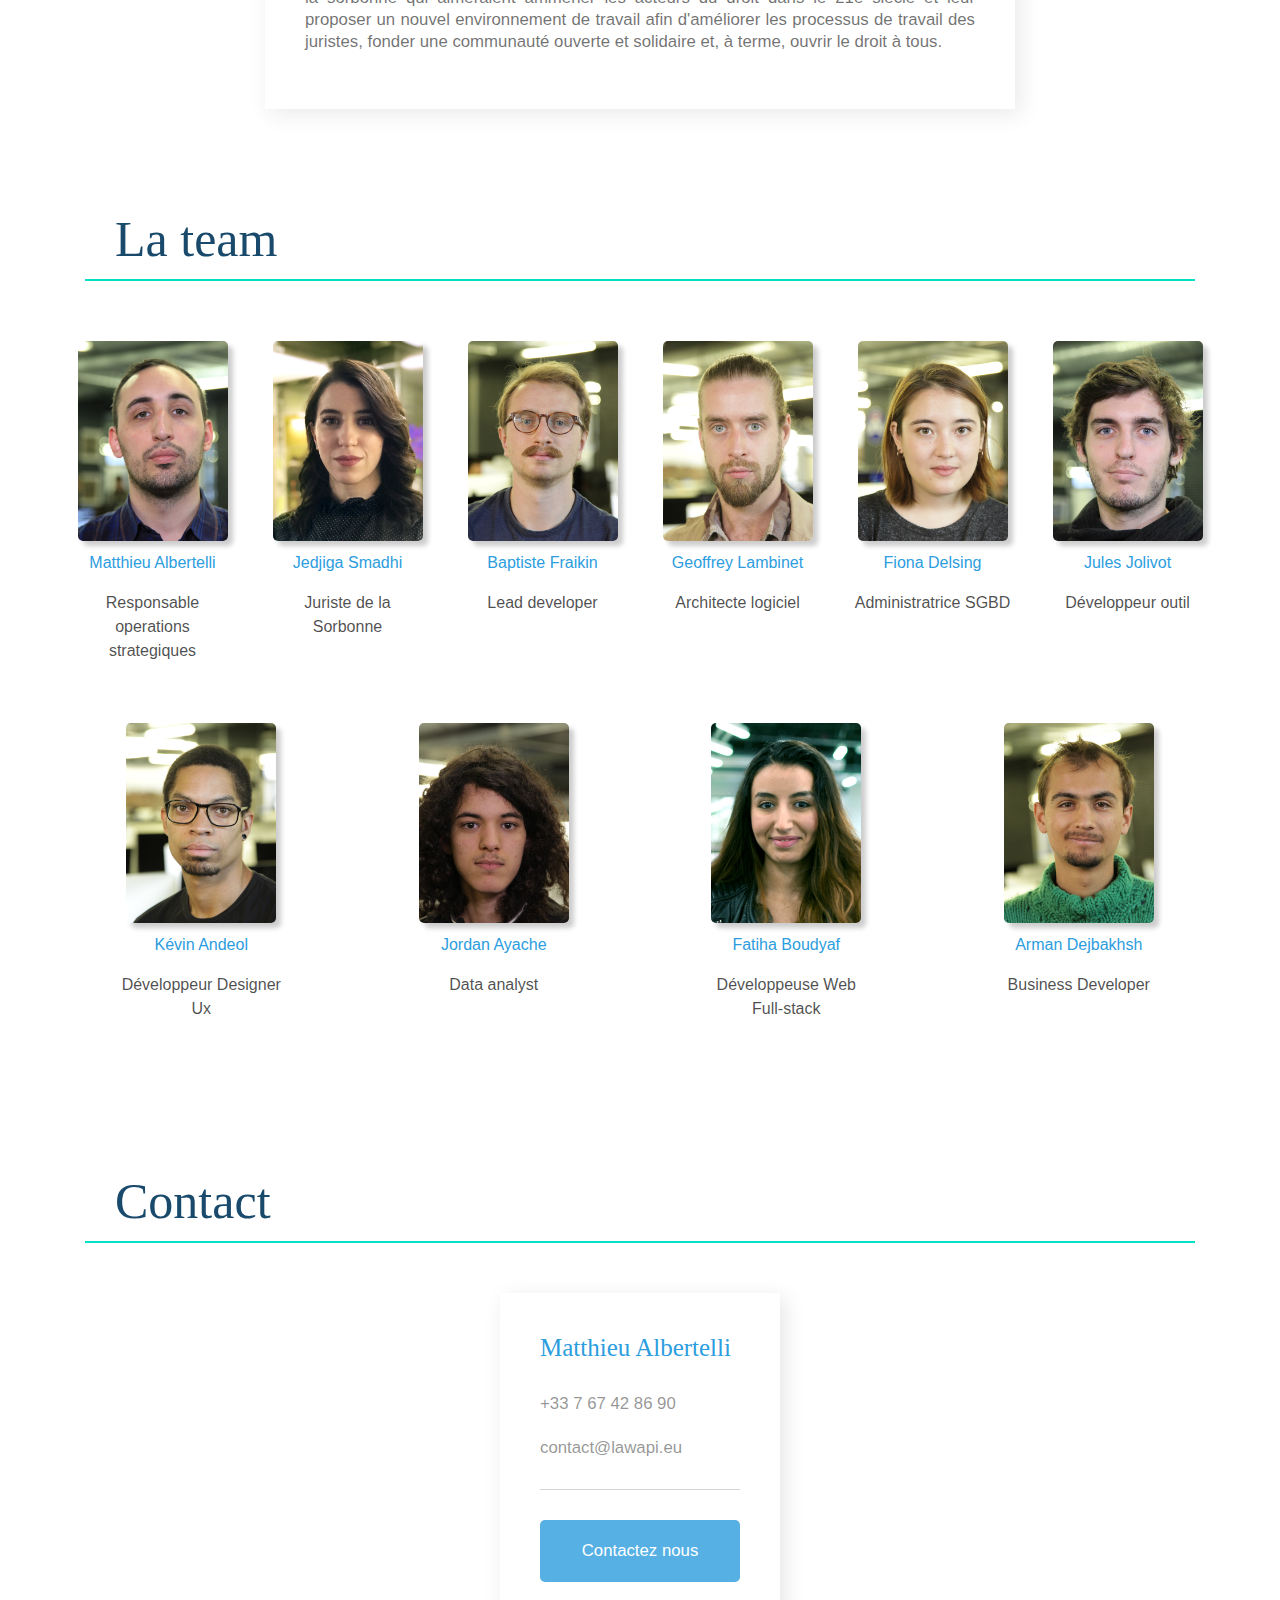
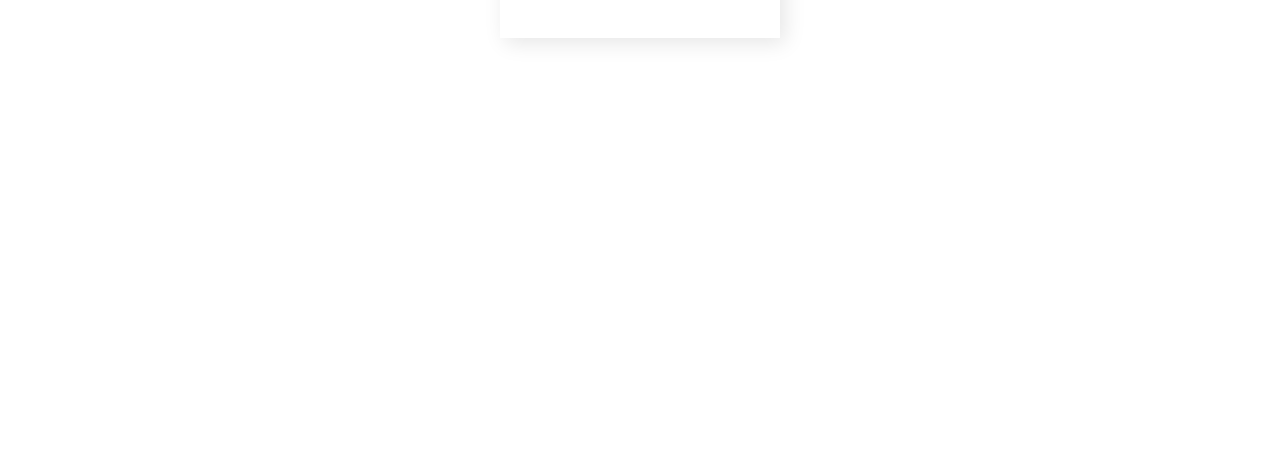
==== commit 37097c9e: "up team" ====
--- a/index.html
+++ b/index.html
@@ -1,6 +1,15 @@
 <!doctype html>
 <html xmlns="http://www.w3.org/1999/xhtml" xml:lang="fr" lang="fr" dir="ltr">
 	<head>
+<script async src="https://www.googletagmanager.com/gtag/js?id=UA-39218255-1"></script>
+
+<script>
+window.dataLayer = window.dataLayer || [];
+function gtag(){dataLayer.push(arguments);}
+gtag('js', new Date());
+gtag('config', 'UA-39218255-1');
+</script> 
+
 		<meta charset="UTF-8">
 		<meta name="viewport" content="width=device-width, initial-scale=1, shrink-to-fit=no">
 		<title>
@@ -112,17 +121,17 @@
 											Un environnement de travail dynamique et intuitif regroupant les outils essentiels à la composition de syllogismes juridiques
 										</p>
 										<p>
-											• Vos recherche simplifiées
-											<br>
-											• Une prise de notes intuitive
-											<br>
-											• Une vue d'ensemble intuitive de vos syllogisme
-
-											<br>
-											• Editeur de texte
-											<br>
-											• Un travail d'équipe fluidifié
-										
+											Vos recherche simplifiées
+											<br>
+											Une prise de notes intuitive
+											<br>
+											Une vue d'ensemble intuitive de vos syllogisme
+
+											<br>
+											Editeur de texte
+											<br>
+											Un travail d'équipe fluidifié
+
 										</p>
 									</div>
 								</article>
@@ -136,13 +145,13 @@
 											Plateforme communautaire et collaborative, fluidifiant les echanges autour du droit
 										</p>
 										<p>
-											Gagnez en visibilité •
-											<br>
-											Faites des connections •
-											<br>
-											Partagez vos recherches et connaissances •
-											<br>
-											Un espace de travail Dynamique et cherchant à vous aider •
+											Gagnez en visibilité
+											<br>
+											Faites des connections
+											<br>
+											Partagez vos recherches et connaissances
+											<br>
+											Un espace de travail Dynamique et cherchant à vous aider
 										</p>
 									</div>
 								</article>
@@ -163,7 +172,7 @@
 										<span>Surlignez</span> simplement les passages qui vous intéressent et reduisez votre charge cognitive lors de la réalisation de vos syllogismes.
 										</p>
 										<p>
-										Vos raisonnements juridiques preliminaires sont maintenant plus uniformes et peuvent etre partagée avec vos collegues et compris sans effort par eux.
+										Vos raisonnements juridiques préliminaires sont maintenant dans un format compréhensible intuitivement et peuvent facilement être partagés avec vos collègues.
 										</p>
 									</div>
 								</article>
@@ -179,7 +188,7 @@
 											glisser les éléments de votre recherche
 										</p>
 										<p>
-											autocompletion  |	Modeles de redaction
+											Autocompletion  |  Modèles de rédaction
 										</p>
 									</div>
 								</article>
@@ -244,7 +253,10 @@
 								<article>
 									<p>
 									<span>Le droit pour tous !</span>
-									Lawapi, c’est une équipe de dix développeurs de 42 et une juriste de la sorbonne qui aimeraient ammener les acteurs du droit dans le 21e siècle et leur proposer un nouvel environnement de travail afin d'améliorer les processus de travail des juristes, fonder une communauté ouverte et solidaire et, à terme, ouvrire le droit a tous.
+									Lawapi, c’est une équipe de dix développeurs de 42 et une juriste de la sorbonne qui
+									aimeraient ammener les acteurs du droit dans le 21e siècle et leur proposer un nouvel
+									environnement de travail afin d'améliorer les processus de travail des juristes, fonder
+									une communauté ouverte et solidaire et, à terme, ouvrir le droit  à tous.
 									</p>
 								</article>
 							</section>
@@ -266,7 +278,7 @@
 										</span>
 										</p>
 										<p class="post">
-										Manager
+responsable operations strategiques 
 										</p>
 									</div>
 									<div>
@@ -280,7 +292,7 @@
 										</span>
 										</p>
 										<p class="post">
-										Responsable pôle juridique
+											Juriste de la Sorbonne
 										</p>
 									</div>
 									<div>
@@ -393,20 +405,6 @@
 										</p>
 										<p class="post">
 										Business Developer
-										</p>
-									</div>
-									<div>
-										<img src="media/team/vlhomme.jpg">
-										<p>
-										<span class="firstname">
-											Virgile
-										</span>
-										<span class="lastname">
-											L'homme
-										</span>
-										</p>
-										<p class="post">
-										Développeur Web Full-stack
 										</p>
 									</div>
 								</div>
@@ -425,7 +423,7 @@
 											+33 7 67 42 86 90 
 										<br>
 										<br>
-											lawapi-cdt@gmail.com
+											contact@lawapi.eu
 										</p>
 										<p>
 										 <a href="typeform.html" target="_blank">
@@ -454,5 +452,7 @@
 						<script src="https://code.jquery.com/jquery-3.3.1.slim.min.js" integrity="sha384-q8i/X+965DzO0rT7abK41JStQIAqVgRVzpbzo5smXKp4YfRvH+8abtTE1Pi6jizo" crossorigin="anonymous"></script>
 						<script src="https://cdnjs.cloudflare.com/ajax/libs/popper.js/1.14.7/umd/popper.min.js" integrity="sha384-UO2eT0CpHqdSJQ6hJty5KVphtPhzWj9WO1clHTMGa3JDZwrnQq4sF86dIHNDz0W1" crossorigin="anonymous"></script>
 						<script src="https://stackpath.bootstrapcdn.com/bootstrap/4.3.1/js/bootstrap.min.js" integrity="sha384-JjSmVgyd0p3pXB1rRibZUAYoIIy6OrQ6VrjIEaFf/nJGzIxFDsf4x0xIM+B07jRM" crossorigin="anonymous"></script>
+
 	</body>
 </html>
+
--- a/css/style.css
+++ b/css/style.css
@@ -11,8 +11,8 @@
 }
 
 :target {			/* CSS HACK TO BYPASS HEADER SIZE FOR HANCOR*/
-	padding-top: 70px; 
-	margin-top: -70px; 
+	padding-top: 50px; 
+	margin-top: -50px; 
 }
 
 body {
@@ -127,6 +127,10 @@
 	z-index: 2000;
 }
 
+menu li:hover{
+	color: #00e1c6;
+}
+
 i.drop_on {
 	font-size: 40px;
 }
@@ -136,13 +140,14 @@
 \*----------------------------------------------------------------------------*/
 
 section#tagline {
-	margin: 0px 0px 20px 0px;
-	background-image: url('../media/abstract.jpg');
-	background-size: 200% auto;
+	margin: 0px 0px 0px 0px;
+	background-image: url('../media/background.png');
+	background-size: 100% 100%;
 	background-position: center;
 	height: 80vh;
 	display: flex;
 	flex-direction: row-reverse;
+
 }
 
 section#tagline img {
@@ -229,7 +234,6 @@
 
 article div p{
 	opacity: 0.6;
-	text-align: justify;
 }
 
 article div p + p{
@@ -254,7 +258,7 @@
 	flex-direction: row-reverse;
 }
 
-section#philosophie article
+section#vision article
 {
 	max-width: 750px;
 	opacity: 0.8;
@@ -264,12 +268,31 @@
 	margin: auto auto;
 }
 
-section#philosophie article p {
+section#vision article p {
 	margin-top: 0px;
 }
-section#outil{
+section#possibilites{
 	flex-direction: row;
 }
+
+section#accroche article
+{
+	padding: 30px;
+	margin-top
+}
+section#accroche
+{
+	background-color: red;
+}
+section#accroche article 
+{
+	max-width: 1000px;
+	margin-left: auto;
+	margin-right: auto;
+	margin-top: 0px;
+	text-align: center;
+}
+
 /*----------------------------------------------------------------------------*\
 |       TEAM                                                                   |
 \*----------------------------------------------------------------------------*/
